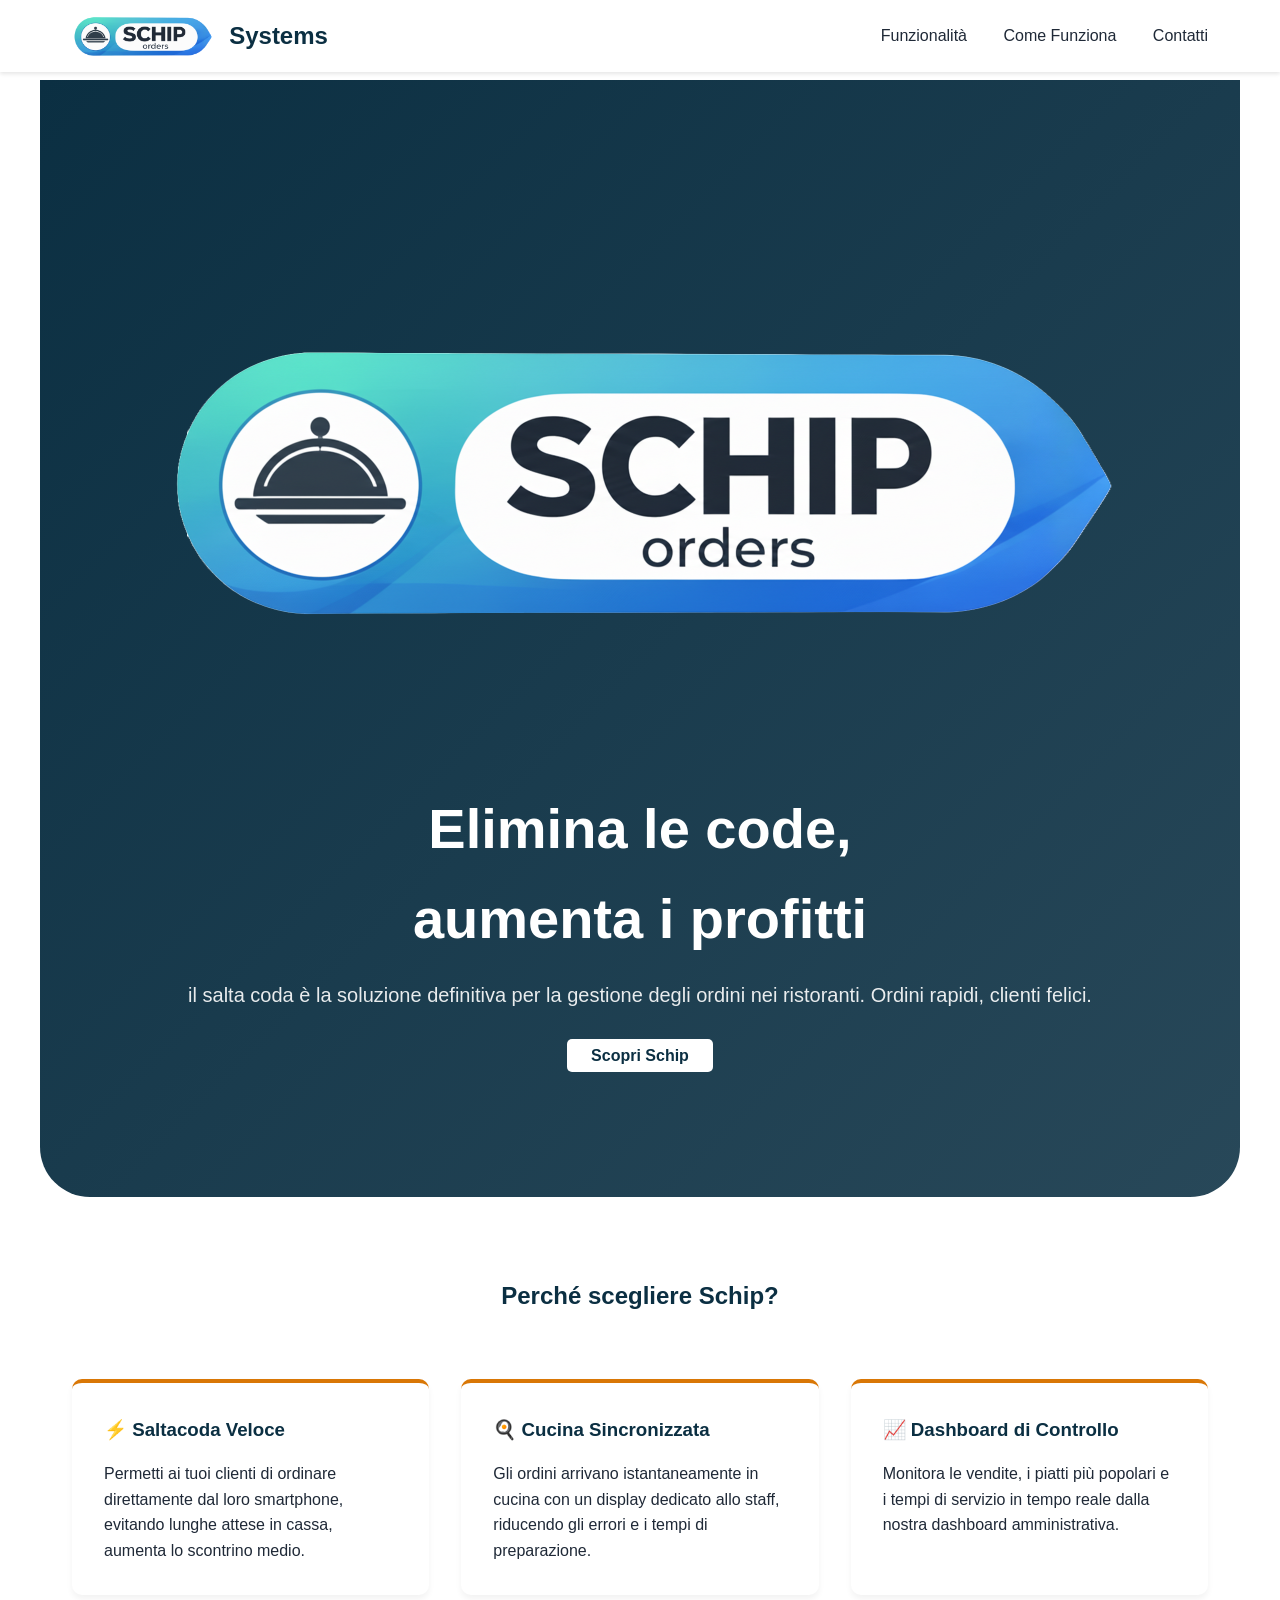
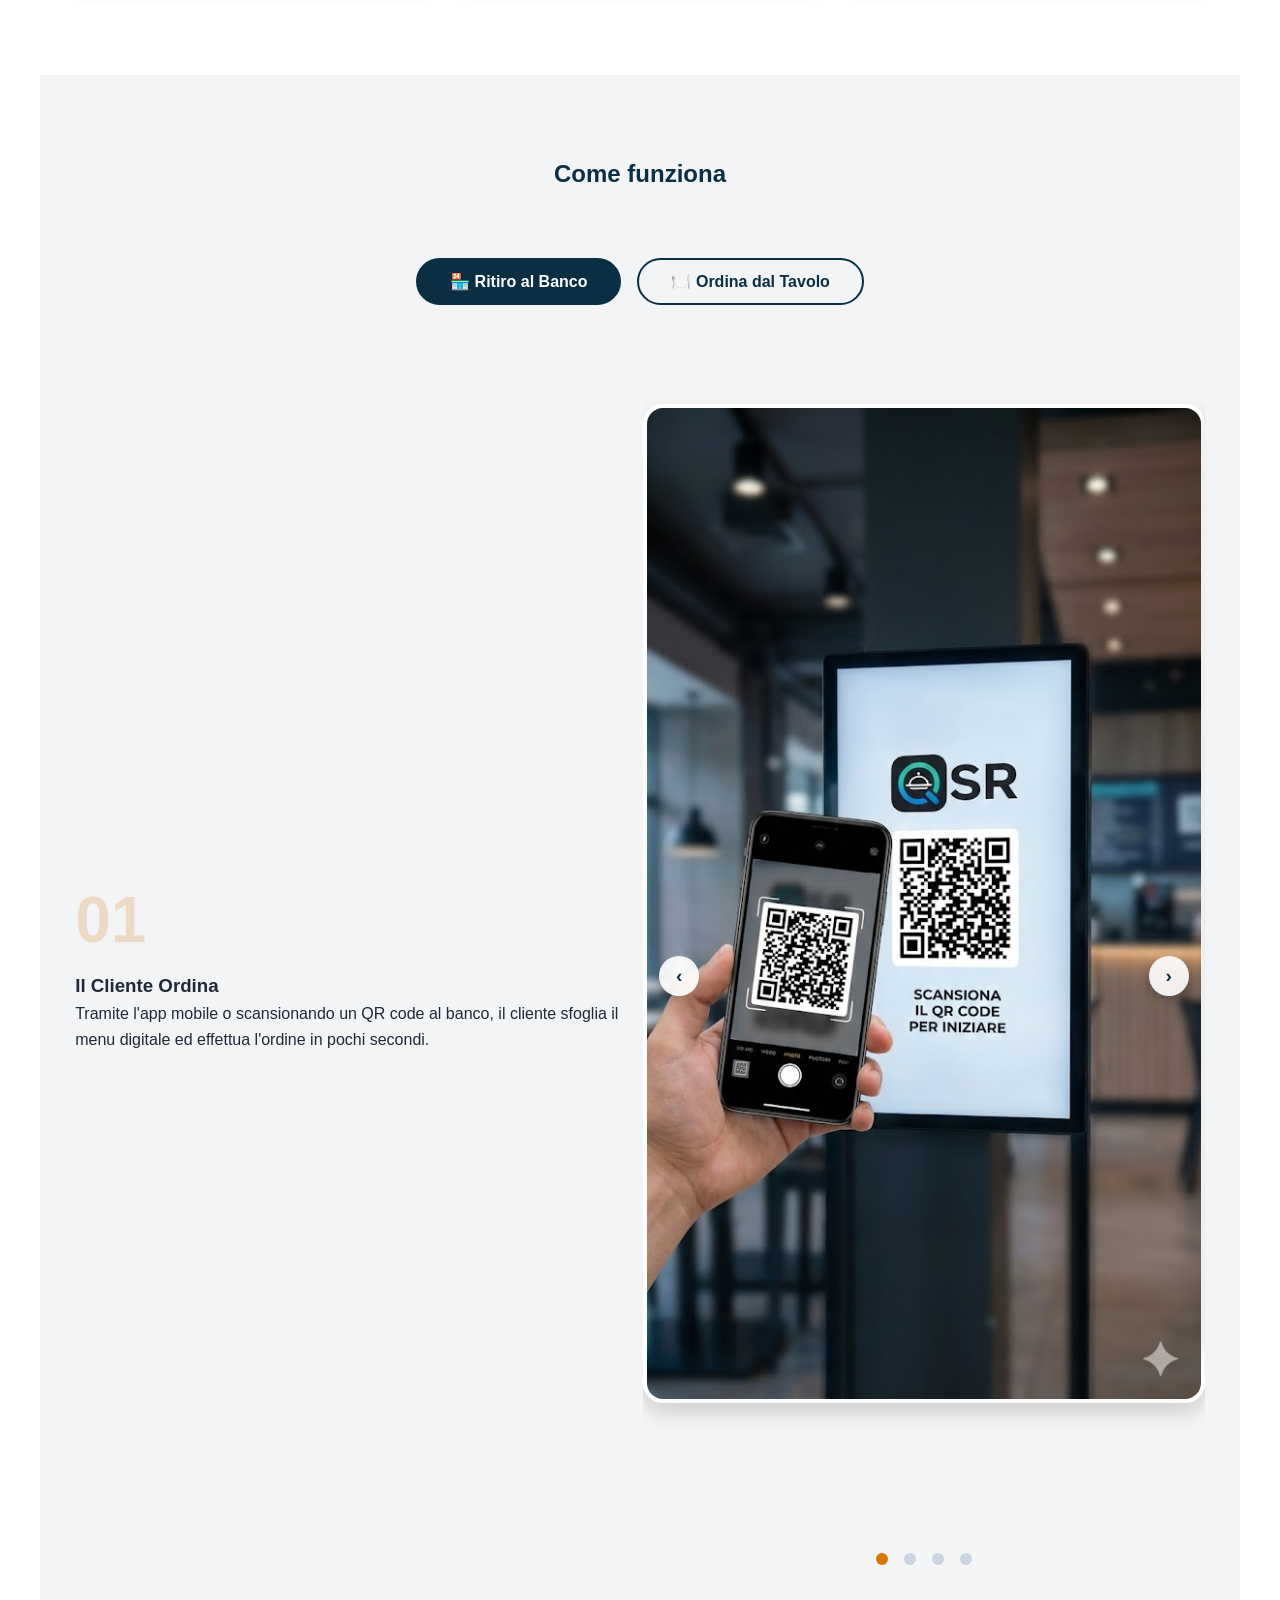
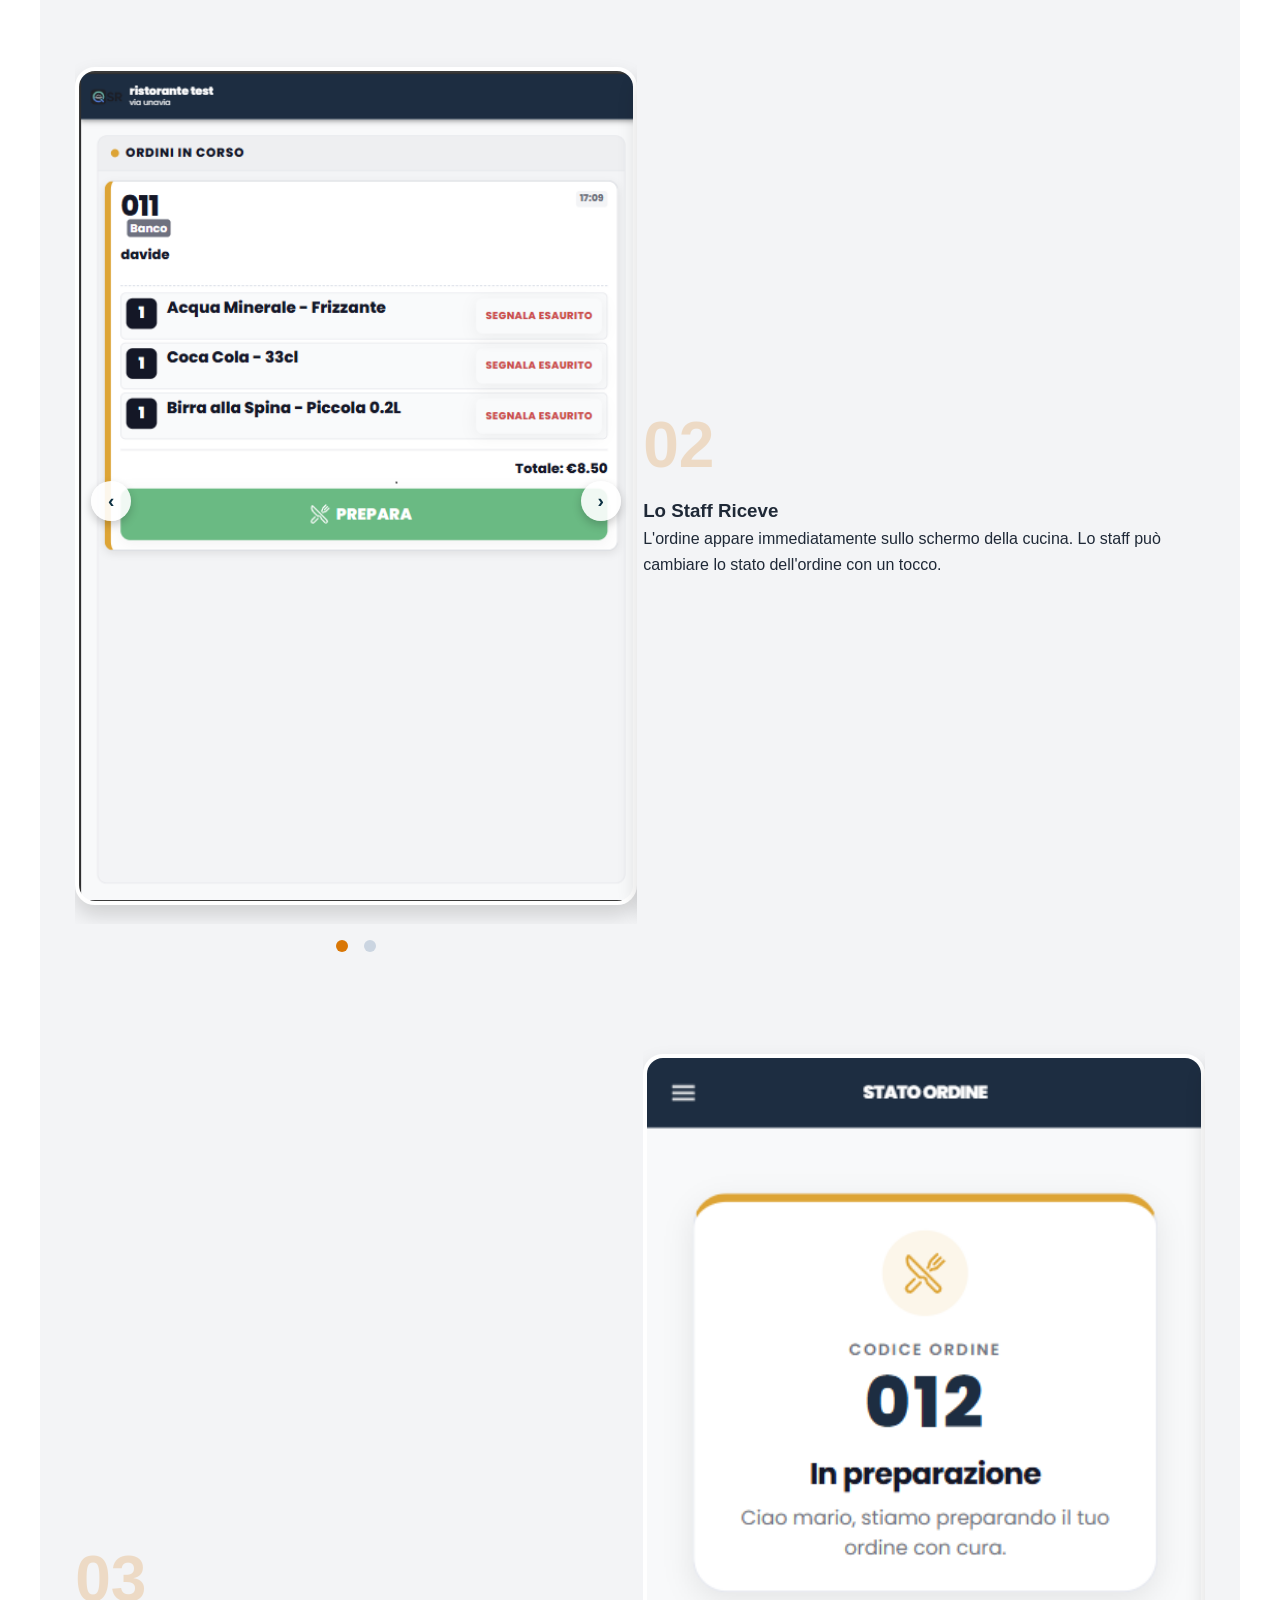
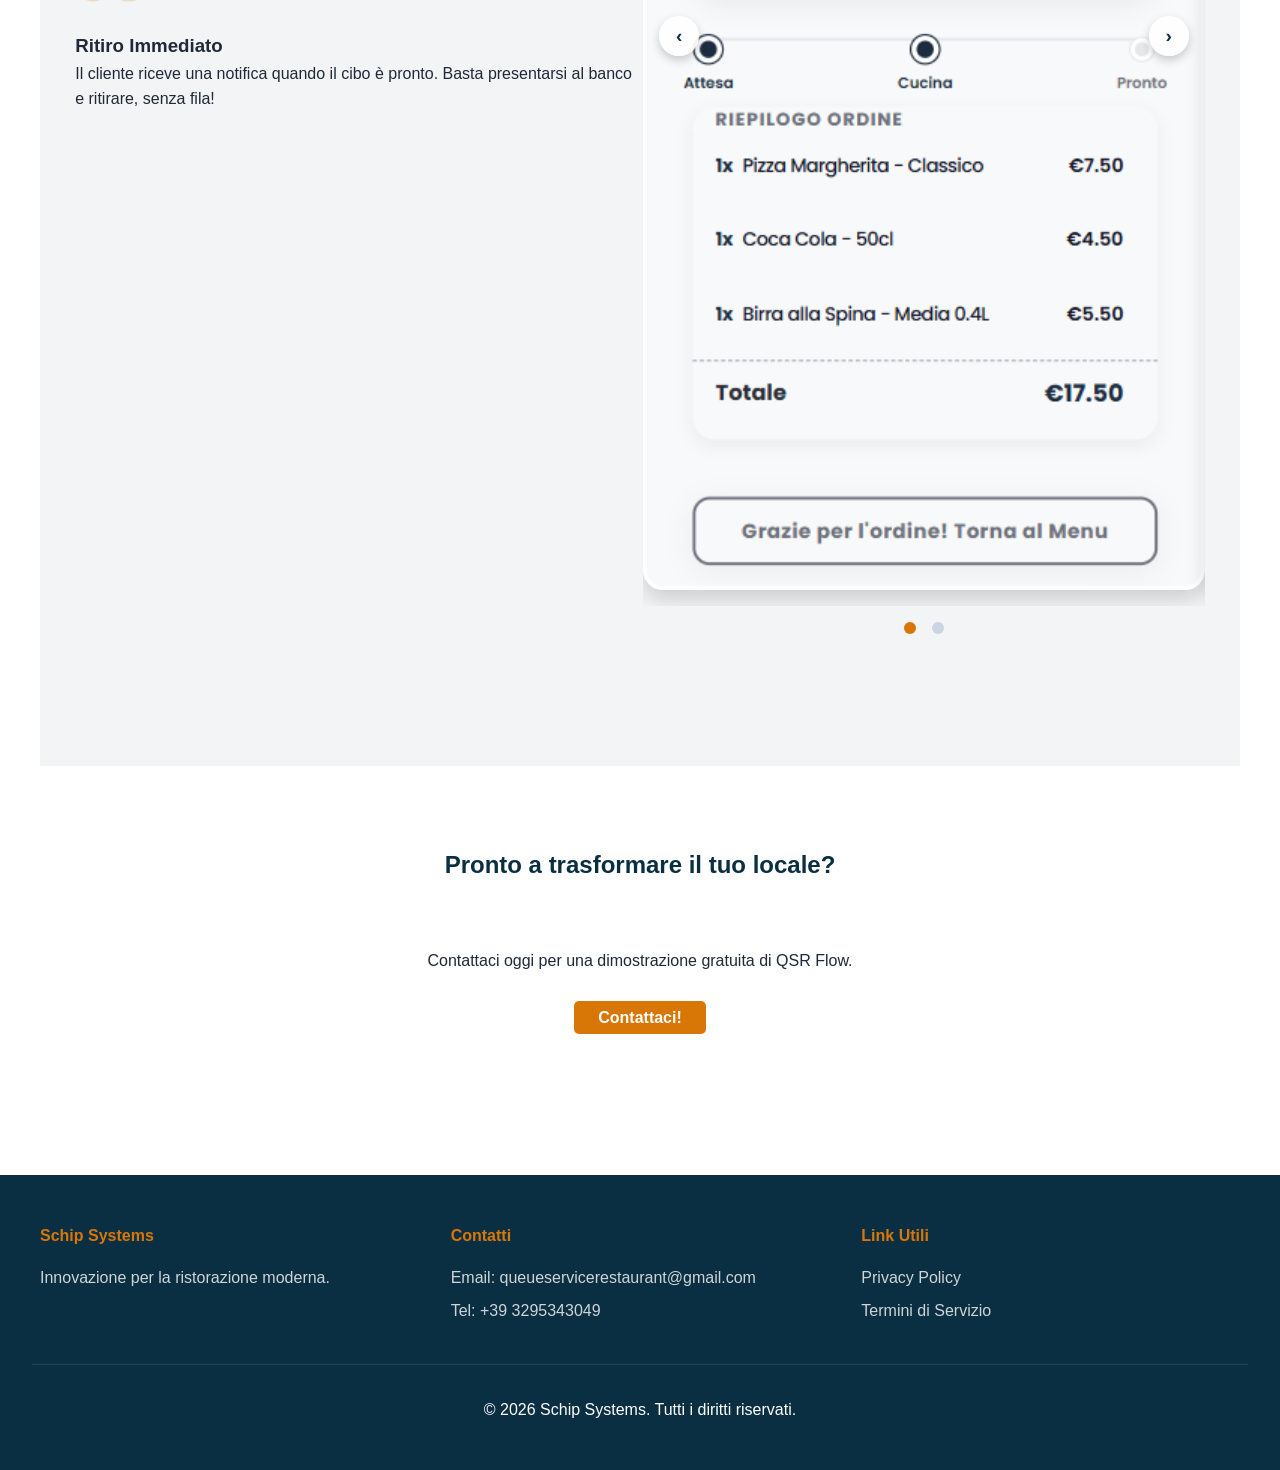
==== index.html @ c6453b8c "fix: corregge testo step 2 modalità tavolo — niente pagamento dal telefono, POS con cameriere" ====
<!doctype html>
<html lang="it">
  <head>
    <meta charset="UTF-8" />
    <meta name="viewport" content="width=device-width, initial-scale=1.0" />
    <title>QFlow - Saltacoda Intelligente</title>
    <link rel="stylesheet" href="style.css" />
  </head>
  <body>
    <header>
      <nav>
        <div class="logo-container">
          <img
            src="assets/images/logo-nobg.png"
            alt="QSR Logo"
            class="logo-img"
          />
          <span class="logo-text"> Systems</span>
        </div>
        <div class="nav-links">
          <a href="#features">Funzionalità</a>
          <a href="#how-it-works">Come Funziona</a>
          <a href="#contact">Contatti</a>
        </div>
      </nav>
    </header>

    <main>
      <section class="hero">
        <div class="logo-container" style="margin-bottom: 2rem">
          <img
            src="assets/images/logo-nobg.png"
            alt="QSR Logo"
            class="logo-main"
          />
        </div>
        <h1>Elimina le code,<br />aumenta i profitti</h1>
        <p>
          il salta coda è la soluzione definitiva per la gestione degli ordini
          nei ristoranti. Ordini rapidi, clienti felici.
        </p>
        <a
          href="#contact"
          class="btn-primary"
          style="background-color: var(--white); color: var(--primary-color)"
          >Scopri Schip</a
        >
      </section>

      <section id="features" class="features">
        <h2 class="section-title">Perché scegliere Schip?</h2>
        <div class="grid">
          <div class="card">
            <h3>⚡ Saltacoda Veloce</h3>
            <p>
              Permetti ai tuoi clienti di ordinare direttamente dal loro
              smartphone, evitando lunghe attese in cassa, aumenta lo scontrino
              medio.
            </p>
          </div>
          <div class="card">
            <h3>🍳 Cucina Sincronizzata</h3>
            <p>
              Gli ordini arrivano istantaneamente in cucina con un display
              dedicato allo staff, riducendo gli errori e i tempi di
              preparazione.
            </p>
          </div>
          <div class="card">
            <h3>📈 Dashboard di Controllo</h3>
            <p>
              Monitora le vendite, i piatti più popolari e i tempi di servizio
              in tempo reale dalla nostra dashboard amministrativa.
            </p>
          </div>
        </div>
      </section>

      <!-- ===== SEZIONE COME FUNZIONA ===== -->
      <section id="how-it-works" class="how-it-works">
        <h2 class="section-title">Come funziona</h2>

        <!-- Tab switcher modalità -->
        <div class="mode-tabs">
          <button class="mode-tab active" data-mode="counter">
            🏪 Ritiro al Banco
          </button>
          <button class="mode-tab" data-mode="table">
            🍽️ Ordina dal Tavolo
          </button>
        </div>

        <!-- ===== MODALITÀ: RITIRO AL BANCO ===== -->
        <div class="mode-panel active" id="mode-counter">

          <!-- Step 1 -->
          <div class="step">
            <div class="step-content">
              <span class="step-number">01</span>
              <h3>Il Cliente Ordina</h3>
              <p>
                Tramite l'app mobile o scansionando un QR code al banco, il
                cliente sfoglia il menu digitale ed effettua l'ordine in pochi
                secondi.
              </p>
            </div>
            <div class="step-content">
              <div class="carousel-wrapper">
                <button class="carousel-btn prev" aria-label="Precedente">
                  &#8249;
                </button>
                <button class="carousel-btn next" aria-label="Successivo">
                  &#8250;
                </button>
                <div class="carousel" id="carousel-1">
                  <div class="carousel-item">
                    <div class="screenshot-container">
                      <img src="assets/images/1.png" alt="Scansione QR Code" />
                    </div>
                  </div>
                  <div class="carousel-item">
                    <div class="screenshot-container">
                      <img src="assets/images/2.png" alt="Menu Digitale" />
                    </div>
                  </div>
                  <div class="carousel-item">
                    <div class="screenshot-container">
                      <img src="assets/images/3.png" alt="Selezione Prodotto" />
                    </div>
                  </div>
                  <div class="carousel-item">
                    <div class="screenshot-container">
                      <img src="assets/images/4-2.png" alt="Pagamento Sicuro" />
                    </div>
                  </div>
                </div>
                <div class="carousel-nav">
                  <div class="nav-dot active"></div>
                  <div class="nav-dot"></div>
                  <div class="nav-dot"></div>
                  <div class="nav-dot"></div>
                </div>
              </div>
            </div>
          </div>

          <!-- Step 2 -->
          <div class="step">
            <div class="step-content">
              <span class="step-number">02</span>
              <h3>Lo Staff Riceve</h3>
              <p>
                L'ordine appare immediatamente sullo schermo della cucina. Lo
                staff può cambiare lo stato dell'ordine con un tocco.
              </p>
            </div>
            <div class="step-content">
              <div class="carousel-wrapper">
                <button class="carousel-btn prev" aria-label="Precedente">
                  &#8249;
                </button>
                <button class="carousel-btn next" aria-label="Successivo">
                  &#8250;
                </button>
                <div class="carousel" id="carousel-2">
                  <div class="carousel-item">
                    <div class="screenshot-container">
                      <img
                        src="assets/images/8.png"
                        alt="Dashboard Staff e Cucina 1"
                      />
                    </div>
                  </div>
                  <div class="carousel-item">
                    <div class="screenshot-container">
                      <img
                        src="assets/images/9.png"
                        alt="Dashboard Staff e Cucina 2"
                      />
                    </div>
                  </div>
                </div>
                <div class="carousel-nav">
                  <div class="nav-dot active"></div>
                  <div class="nav-dot"></div>
                </div>
              </div>
            </div>
          </div>

          <!-- Step 3 -->
          <div class="step">
            <div class="step-content">
              <span class="step-number">03</span>
              <h3>Ritiro Immediato</h3>
              <p>
                Il cliente riceve una notifica quando il cibo è pronto. Basta
                presentarsi al banco e ritirare, senza fila!
              </p>
            </div>
            <div class="step-content">
              <div class="carousel-wrapper">
                <button class="carousel-btn prev" aria-label="Precedente">
                  &#8249;
                </button>
                <button class="carousel-btn next" aria-label="Successivo">
                  &#8250;
                </button>
                <div class="carousel" id="carousel-3">
                  <div class="carousel-item">
                    <div class="screenshot-container">
                      <img
                        src="assets/images/6.png"
                        alt="Ordine in Preparazione"
                      />
                    </div>
                  </div>
                  <div class="carousel-item">
                    <div class="screenshot-container">
                      <img src="assets/images/7.png" alt="Ordine Pronto" />
                    </div>
                  </div>
                </div>
                <div class="carousel-nav">
                  <div class="nav-dot active"></div>
                  <div class="nav-dot"></div>
                </div>
              </div>
            </div>
          </div>

        </div>
        <!-- fine mode-counter -->

        <!-- ===== MODALITÀ: ORDINA DAL TAVOLO ===== -->
        <div class="mode-panel" id="mode-table">

          <!-- Step 1 -->
          <div class="step">
            <div class="step-content">
              <span class="step-number">01</span>
              <h3>Scansiona il QR al Tavolo</h3>
              <p>
                Il cliente inquadra il QR code posizionato sul tavolo con la
                fotocamera dello smartphone: nessuna app da scaricare, si apre
                direttamente il menu digitale del locale.
              </p>
            </div>
            <div class="step-content">
              <div class="carousel-wrapper">
                <button class="carousel-btn prev" aria-label="Precedente">
                  &#8249;
                </button>
                <button class="carousel-btn next" aria-label="Successivo">
                  &#8250;
                </button>
                <div class="carousel" id="carousel-t1">
                  <div class="carousel-item">
                    <div class="screenshot-container">
                      <img src="assets/images/1.png" alt="QR Code al Tavolo" />
                    </div>
                  </div>
                  <div class="carousel-item">
                    <div class="screenshot-container">
                      <img src="assets/images/2.png" alt="Menu Digitale al Tavolo" />
                    </div>
                  </div>
                  <div class="carousel-item">
                    <div class="screenshot-container">
                      <img src="assets/images/3.png" alt="Selezione dal Menu" />
                    </div>
                  </div>
                </div>
                <div class="carousel-nav">
                  <div class="nav-dot active"></div>
                  <div class="nav-dot"></div>
                  <div class="nav-dot"></div>
                </div>
              </div>
            </div>
          </div>

          <!-- Step 2 -->
          <div class="step">
            <div class="step-content">
              <span class="step-number">02</span>
              <h3>Ordina dal Telefono</h3>
              <p>
                Il cliente sfoglia il menu, sceglie i piatti e invia l'ordine
                direttamente dallo smartphone. L'ordine parte subito verso la
                cucina — nessun cameriere necessario per ordinare.
                Il pagamento avverrà al tavolo con il POS quando il cameriere
                porterà i piatti.
              </p>
            </div>
            <div class="step-content">
              <div class="carousel-wrapper">
                <button class="carousel-btn prev" aria-label="Precedente">
                  &#8249;
                </button>
                <button class="carousel-btn next" aria-label="Successivo">
                  &#8250;
                </button>
                <div class="carousel" id="carousel-t2">
                  <div class="carousel-item">
                    <div class="screenshot-container">
                      <img src="assets/images/4-2.png" alt="Ordine dal Tavolo" />
                    </div>
                  </div>
                </div>
                <div class="carousel-nav">
                  <div class="nav-dot active"></div>
                </div>
              </div>
            </div>
          </div>

          <!-- Step 3 -->
          <div class="step">
            <div class="step-content">
              <span class="step-number">03</span>
              <h3>La Cucina Prepara</h3>
              <p>
                L'ordine arriva istantaneamente sul display di cucina con il
                numero del tavolo. Lo staff vede subito cosa preparare e può
                aggiornare lo stato con un tocco.
              </p>
            </div>
            <div class="step-content">
              <div class="carousel-wrapper">
                <button class="carousel-btn prev" aria-label="Precedente">
                  &#8249;
                </button>
                <button class="carousel-btn next" aria-label="Successivo">
                  &#8250;
                </button>
                <div class="carousel" id="carousel-t3">
                  <div class="carousel-item">
                    <div class="screenshot-container">
                      <img src="assets/images/8.png" alt="KDS Cucina Tavolo 1" />
                    </div>
                  </div>
                  <div class="carousel-item">
                    <div class="screenshot-container">
                      <img src="assets/images/9.png" alt="KDS Cucina Tavolo 2" />
                    </div>
                  </div>
                </div>
                <div class="carousel-nav">
                  <div class="nav-dot active"></div>
                  <div class="nav-dot"></div>
                </div>
              </div>
            </div>
          </div>

          <!-- Step 4 -->
          <div class="step">
            <div class="step-content">
              <span class="step-number">04</span>
              <h3>Servizio e Pagamento al Tavolo</h3>
              <p>
                Il cameriere porta i piatti direttamente al tavolo. Il cliente
                paga comodamente con il POS portato dal cameriere — nessuna
                confusione, nessun giro inutile in cassa.
              </p>
            </div>
            <div class="step-content">
              <div class="carousel-wrapper">
                <button class="carousel-btn prev" aria-label="Precedente">
                  &#8249;
                </button>
                <button class="carousel-btn next" aria-label="Successivo">
                  &#8250;
                </button>
                <div class="carousel" id="carousel-t4">
                  <div class="carousel-item">
                    <div class="screenshot-container">
                      <img src="assets/images/6.png" alt="Ordine in Preparazione Tavolo" />
                    </div>
                  </div>
                  <div class="carousel-item">
                    <div class="screenshot-container">
                      <img src="assets/images/7.png" alt="Pronto per il Tavolo" />
                    </div>
                  </div>
                </div>
                <div class="carousel-nav">
                  <div class="nav-dot active"></div>
                  <div class="nav-dot"></div>
                </div>
              </div>
            </div>
          </div>

        </div>
        <!-- fine mode-table -->

      </section>

      <section id="contact">
        <h2 class="section-title">Pronto a trasformare il tuo locale?</h2>
        <div style="text-align: center; max-width: 600px; margin: 0 auto">
          <p style="margin-bottom: 2rem">
            Contattaci oggi per una dimostrazione gratuita di QSR Flow.
          </p>
          <a href="mailto:queueservicerestaurant@gmail.com" class="btn-primary"
            >Contattaci!</a
          >
        </div>
      </section>
    </main>

    <footer>
      <div class="footer-content">
        <div class="footer-section">
          <h4>Schip Systems</h4>
          <p>Innovazione per la ristorazione moderna.</p>
        </div>
        <div class="footer-section">
          <h4>Contatti</h4>
          <p>Email: queueservicerestaurant@gmail.com</p>
          <p>Tel: +39 3295343049</p>
        </div>
        <div class="footer-section">
          <h4>Link Utili</h4>
          <p>
            <a href="#" style="color: white; text-decoration: none"
              >Privacy Policy</a
            >
          </p>
          <p>
            <a href="#" style="color: white; text-decoration: none"
              >Termini di Servizio</a
            >
          </p>
        </div>
      </div>
      <div
        style="
          text-align: center;
          margin-top: 2rem;
          padding-top: 2rem;
          border-top: 1px solid rgba(255, 255, 255, 0.1);
        "
      >
        <p>&copy; 2026 Schip Systems. Tutti i diritti riservati.</p>
      </div>
    </footer>

    <script>
      // ===== MODE TABS =====
      document.querySelectorAll(".mode-tab").forEach((tab) => {
        tab.addEventListener("click", () => {
          const mode = tab.dataset.mode;

          document.querySelectorAll(".mode-tab").forEach((t) =>
            t.classList.remove("active")
          );
          document.querySelectorAll(".mode-panel").forEach((p) =>
            p.classList.remove("active")
          );

          tab.classList.add("active");
          document.getElementById("mode-" + mode).classList.add("active");
        });
      });

      // ===== CAROUSEL HANDLER =====
      document.querySelectorAll(".carousel").forEach((carousel) => {
        const wrapper = carousel.closest(".carousel-wrapper");
        const dots = wrapper.querySelectorAll(".nav-dot");
        const items = carousel.querySelectorAll(".carousel-item");
        const prevBtn = wrapper.querySelector(".prev");
        const nextBtn = wrapper.querySelector(".next");

        const updateDots = () => {
          const carouselRect = carousel.getBoundingClientRect();
          let maxVisibleWidth = 0;
          let activeIndex = 0;

          items.forEach((item, i) => {
            const itemRect = item.getBoundingClientRect();
            const visibleLeft = Math.max(carouselRect.left, itemRect.left);
            const visibleRight = Math.min(carouselRect.right, itemRect.right);
            const visibleWidth = Math.max(0, visibleRight - visibleLeft);

            if (visibleWidth > maxVisibleWidth) {
              maxVisibleWidth = visibleWidth;
              activeIndex = i;
            }
          });

          dots.forEach((dot, i) => {
            dot.classList.toggle("active", i === activeIndex);
          });
        };

        const scrollToIndex = (index) => {
          const item = items[index];
          if (!item) return;
          const scrollPos = item.offsetLeft - carousel.offsetLeft;
          carousel.scrollTo({
            left: scrollPos,
            behavior: "smooth",
          });
        };

        carousel.addEventListener("scroll", updateDots);
        window.addEventListener("resize", updateDots);

        dots.forEach((dot, i) => {
          dot.addEventListener("click", () => {
            scrollToIndex(i);
          });
        });

        if (prevBtn) {
          prevBtn.addEventListener("click", () => {
            const currentIndex = Array.from(dots).findIndex((dot) =>
              dot.classList.contains("active")
            );
            if (currentIndex > 0) scrollToIndex(currentIndex - 1);
            else scrollToIndex(items.length - 1);
          });
        }

        if (nextBtn) {
          nextBtn.addEventListener("click", () => {
            const currentIndex = Array.from(dots).findIndex((dot) =>
              dot.classList.contains("active")
            );
            if (currentIndex < items.length - 1)
              scrollToIndex(currentIndex + 1);
            else scrollToIndex(0);
          });
        }

        updateDots();
      });
    </script>
  </body>
</html>
---- style.css ----
:root {
  --primary-color: #0b2f42;
  --primary-light: #284859;
  --secondary-color: #d97706;
  --text-color: #1f2937;
  --light-bg: #f3f4f6;
  --white: #ffffff;
  --success: #10b981;
}

* {
  margin: 0;
  padding: 0;
  box-sizing: border-box;
}

body {
  font-family: "Segoe UI", Tahoma, Geneva, Verdana, sans-serif;
  line-height: 1.6;
  color: var(--text-color);
}

header {
  background-color: var(--white);
  box-shadow: 0 2px 4px rgba(0, 0, 0, 0.1);
  position: fixed;
  width: 100%;
  top: 0;
  z-index: 1000;
}

nav {
  display: flex;
  justify-content: space-between;
  align-items: center;
  max-width: 1200px;
  margin: 0 auto;
  padding: 1rem 2rem;
}

.logo-container {
  display: flex;
  align-items: center;
  gap: 1rem;
  justify-content: center;
}

.log-main {
  display: flex;
  justify-content: center;
  align-items: center;
  gap: 0.5rem;
  margin-bottom: 2rem;
}

.logo-img {
  height: 40px;
}

.logo-main {
  transform: scale(0.5);
}

.logo-text {
  font-size: 1.5rem;
  font-weight: bold;
  color: var(--primary-color);
}

.nav-links a {
  text-decoration: none;
  color: var(--text-color);
  margin-left: 2rem;
  font-weight: 500;
  transition: color 0.3s;
}

.nav-links a:hover {
  color: var(--secondary-color);
}

.btn-primary {
  background-color: var(--secondary-color);
  color: var(--white);
  padding: 0.5rem 1.5rem;
  border-radius: 5px;
  text-decoration: none;
  font-weight: bold;
  transition: background-color 0.3s;
}

.btn-primary:hover {
  background-color: #bf6905;
}

section {
  padding: 5rem 2rem;
  max-width: 1200px;
  margin: 0 auto;
}

/* Hero Section */
.hero {
  margin-top: 80px; /* Header height */
  text-align: center;
  padding: 8rem 2rem;
  background: linear-gradient(
    135deg,
    var(--primary-color) 0%,
    var(--primary-light) 100%
  );
  color: var(--white);
  border-radius: 0 0 50px 50px;
}

.hero h1 {
  font-size: 3.5rem;
  margin-bottom: 1rem;
}

.hero p {
  font-size: 1.25rem;
  margin-bottom: 2rem;
  opacity: 0.9;
}

/* Features */
.features {
  background-color: var(--white);
}

.section-title {
  text-align: center;
  margin-bottom: 4rem;
  color: var(--primary-color);
}

.grid {
  display: grid;
  grid-template-columns: repeat(auto-fit, minmax(300px, 1fr));
  gap: 2rem;
}

.card {
  background: var(--white);
  padding: 2rem;
  border-radius: 10px;
  box-shadow: 0 4px 6px rgba(0, 0, 0, 0.05);
  border-top: 4px solid var(--secondary-color);
  transition: transform 0.3s;
}

.card:hover {
  transform: translateY(-5px);
}

.card h3 {
  margin-bottom: 1rem;
  color: var(--primary-color);
}

/* How it works */
.how-it-works {
  background-color: var(--light-bg);
}

.step {
  display: flex;
  align-items: center;
  margin-bottom: 3rem;
}

.step:nth-child(even) {
  flex-direction: row-reverse;
}

.step-content {
  flex: 1;
  padding: 0.2rem;
}

.step-number {
  font-size: 4rem;
  font-weight: bold;
  color: var(--secondary-color);
  opacity: 0.2;
}

/* ===== MODE TABS ===== */
.mode-tabs {
  display: flex;
  justify-content: center;
  gap: 1rem;
  margin-bottom: 3rem;
  flex-wrap: wrap;
}

.mode-tab {
  background: none;
  border: 2px solid var(--primary-color);
  color: var(--primary-color);
  padding: 0.75rem 2rem;
  border-radius: 50px;
  font-size: 1rem;
  font-weight: 600;
  cursor: pointer;
  transition: background-color 0.3s, color 0.3s, transform 0.2s;
}

.mode-tab:hover {
  background-color: var(--primary-light);
  color: var(--white);
  transform: translateY(-2px);
}

.mode-tab.active {
  background-color: var(--primary-color);
  color: var(--white);
}

/* ===== MODE PANELS ===== */
.mode-panel {
  display: none;
}

.mode-panel.active {
  display: block;
}

/* Carousel Styles */
.carousel-wrapper {
  position: relative;
  width: 100%;
  margin-top: 2rem;
  overflow: hidden; /* Prevent horizontal growth */
}

/* Carousel Buttons */
.carousel-btn {
  position: absolute;
  top: 50%;
  transform: translateY(-50%);
  background: rgba(255, 255, 255, 0.9);
  color: var(--primary-color);
  border: none;
  width: 40px;
  height: 40px;
  border-radius: 50%;
  cursor: pointer;
  z-index: 10;
  display: flex;
  align-items: center;
  justify-content: center;
  box-shadow: 0 4px 10px rgba(0, 0, 0, 0.2);
  transition: all 0.3s ease;
  font-size: 1.2rem;
  font-weight: bold;
}

.carousel-btn:hover {
  background: var(--white);
  transform: translateY(-50%) scale(1.1);
}

.carousel-btn.prev {
  left: 1rem;
}

.carousel-btn.next {
  right: 1rem;
}

.carousel {
  display: flex;
  overflow-x: auto;
  scroll-snap-type: x mandatory;
  scroll-behavior: smooth;
  -webkit-overflow-scrolling: touch;
  gap: 0;
  padding: 0;
  scrollbar-width: none; /* Hide scrollbar Firefox */
  position: relative;
  width: 100%; /* Ensure it takes full width */
}

.carousel::-webkit-scrollbar {
  display: none; /* Hide scrollbar Chrome/Safari */
}

.carousel-item {
  flex: 0 0 100%; /* Show only one image at a time */
  scroll-snap-align: center;
  transition: transform 0.3s ease;
}

.carousel-item:hover {
  transform: none; /* Disable scale to keep layout stable */
}

.screenshot-container {
  width: 100%; /* Center the image slightly within the 100% space */
  margin: 1rem auto;
  border-radius: 20px;
  overflow: hidden;
  box-shadow: 0 10px 20px rgba(0, 0, 0, 0.15);
  border: 4px solid var(--white);
  background: var(--white);
}

.screenshot-container img {
  width: 100%;
  height: auto;
  display: block;
}

.carousel-nav {
  display: flex;
  justify-content: center;
  gap: 1rem;
  margin-top: 1rem;
}

.nav-dot {
  width: 12px;
  height: 12px;
  border-radius: 50%;
  background: #cbd5e1;
  cursor: pointer;
  transition: background 0.3s;
}

.nav-dot.active {
  background: var(--secondary-color);
}

/* Responsive adjustments */
@media (max-width: 992px) {
  .step {
    flex-direction: column !important;
    text-align: center;
  }
  .logo-main {
    transform: none; /* rimuove lo scale */
    height: 40px;
    width: auto; /* mantiene proporzioni se è un <img> */
  }
}

@media (max-width: 768px) {
  nav {
    flex-direction: column;
    gap: 1rem;
    padding: 1rem;
  }

  .logo-main {
    transform: none; /* rimuove lo scale */
    height: 40px;
    width: auto; /* mantiene proporzioni se è un <img> */
  }
  .nav-links {
    display: flex;
    flex-wrap: wrap;
    justify-content: center;
    gap: 0.5rem;
  }

  .nav-links a {
    margin: 0 0.5rem;
    font-size: 0.9rem;
  }

  .hero h1 {
    font-size: 2.2rem;
  }

  .hero {
    padding: 5rem 1rem;
  }

  .mode-tab {
    padding: 0.6rem 1.25rem;
    font-size: 0.9rem;
  }
}

/* Footer */
footer {
  background-color: var(--primary-color);
  color: var(--white);
  padding: 3rem 2rem;
  margin-top: 4rem;
}

.footer-content {
  max-width: 1200px;
  margin: 0 auto;
  display: grid;
  grid-template-columns: repeat(auto-fit, minmax(200px, 1fr));
  gap: 2rem;
}

.footer-section h4 {
  margin-bottom: 1rem;
  color: var(--secondary-color);
}

.footer-section p {
  margin-bottom: 0.5rem;
  opacity: 0.8;
}

@media (max-width: 768px) {
  .hero h1 {
    font-size: 2.5rem;
  }

  .logo-text {
    font-size: 1.2rem;
  }

  .nav-links {
    display: none; /* Simple mobile hide for MVP */
  }
}
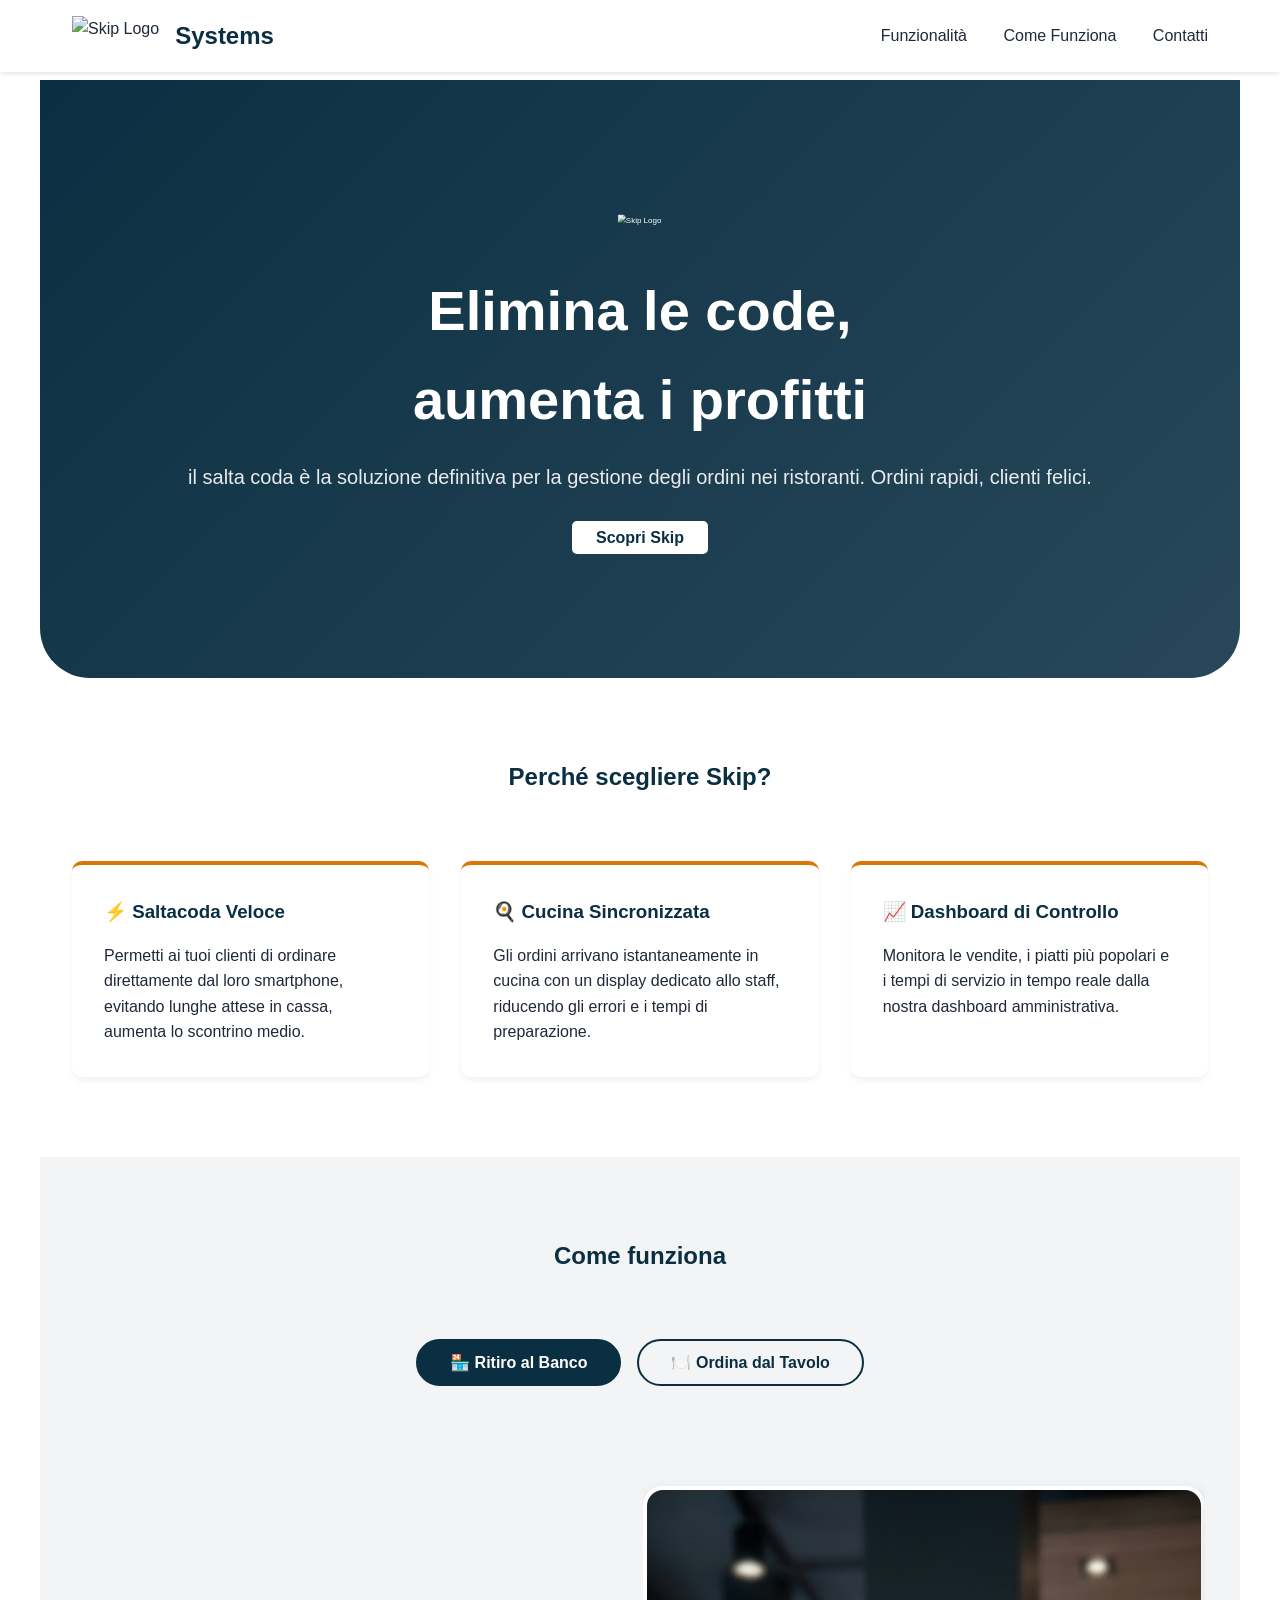
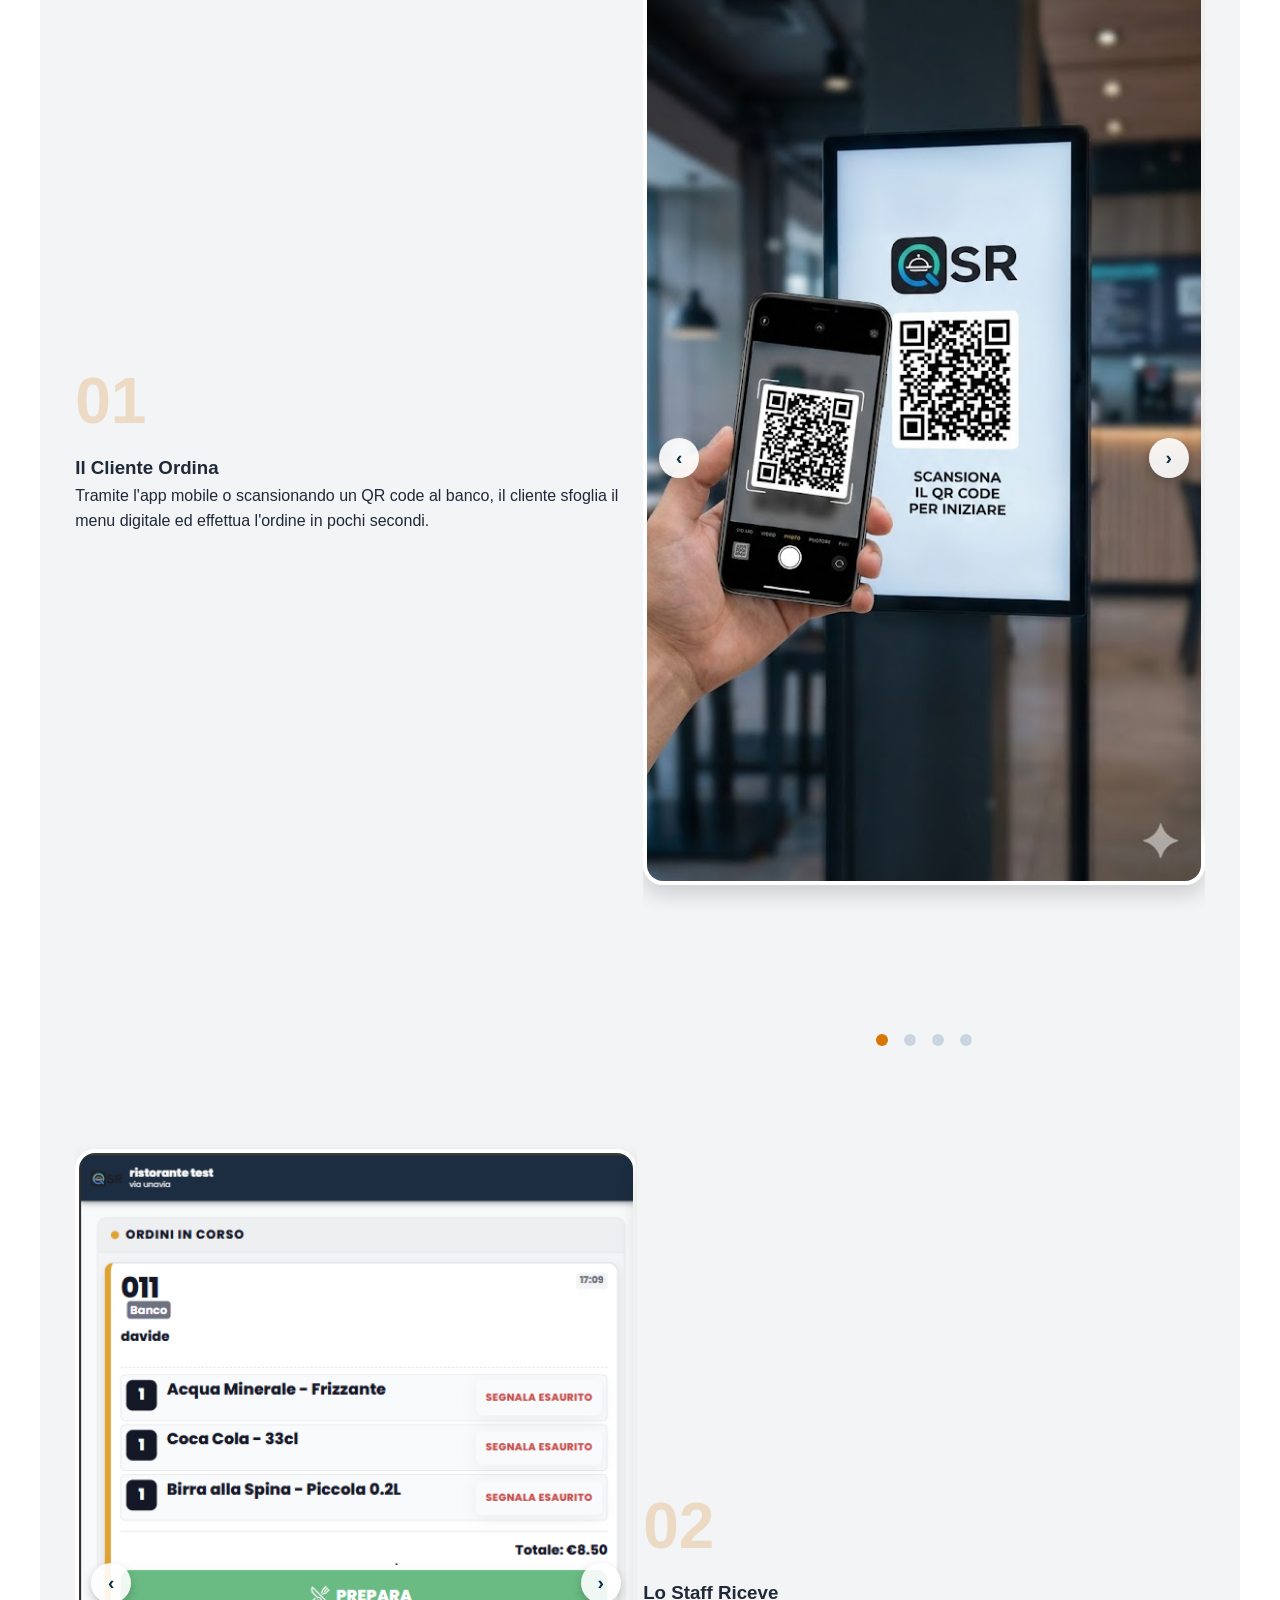
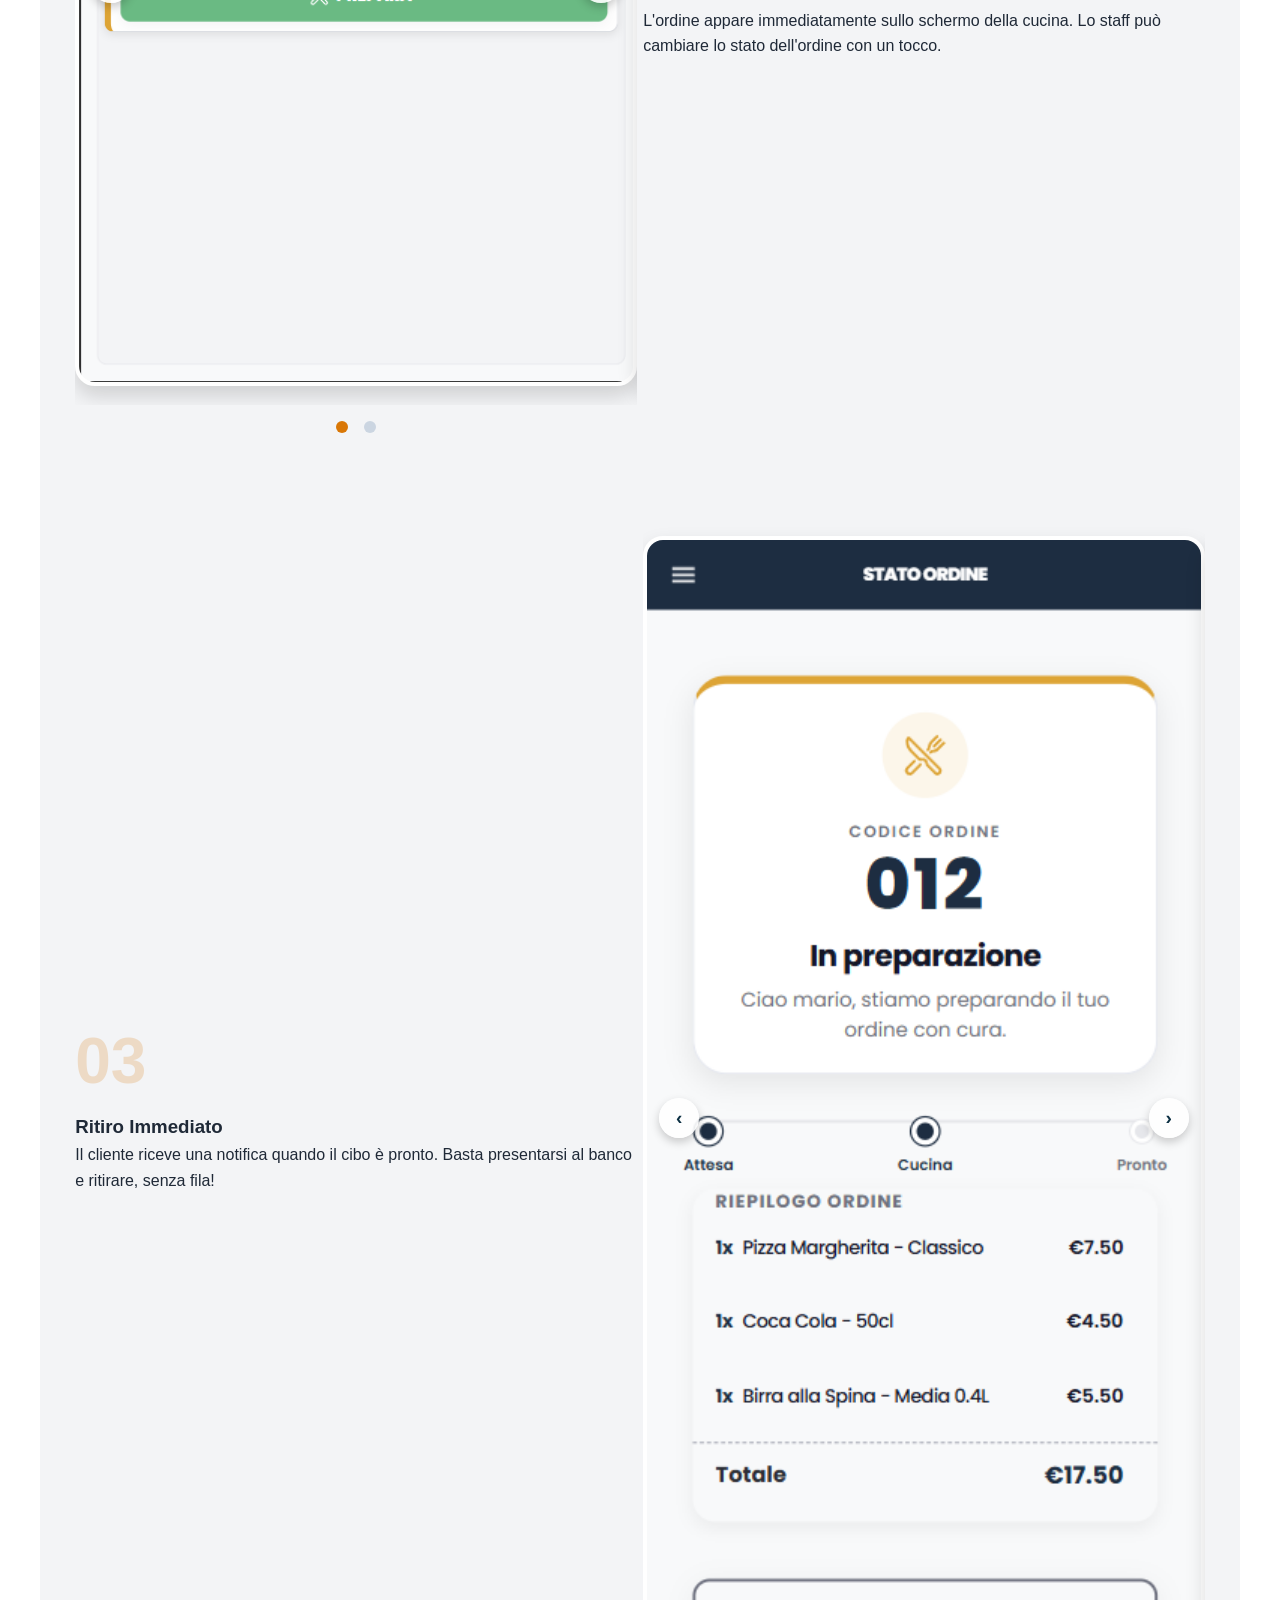
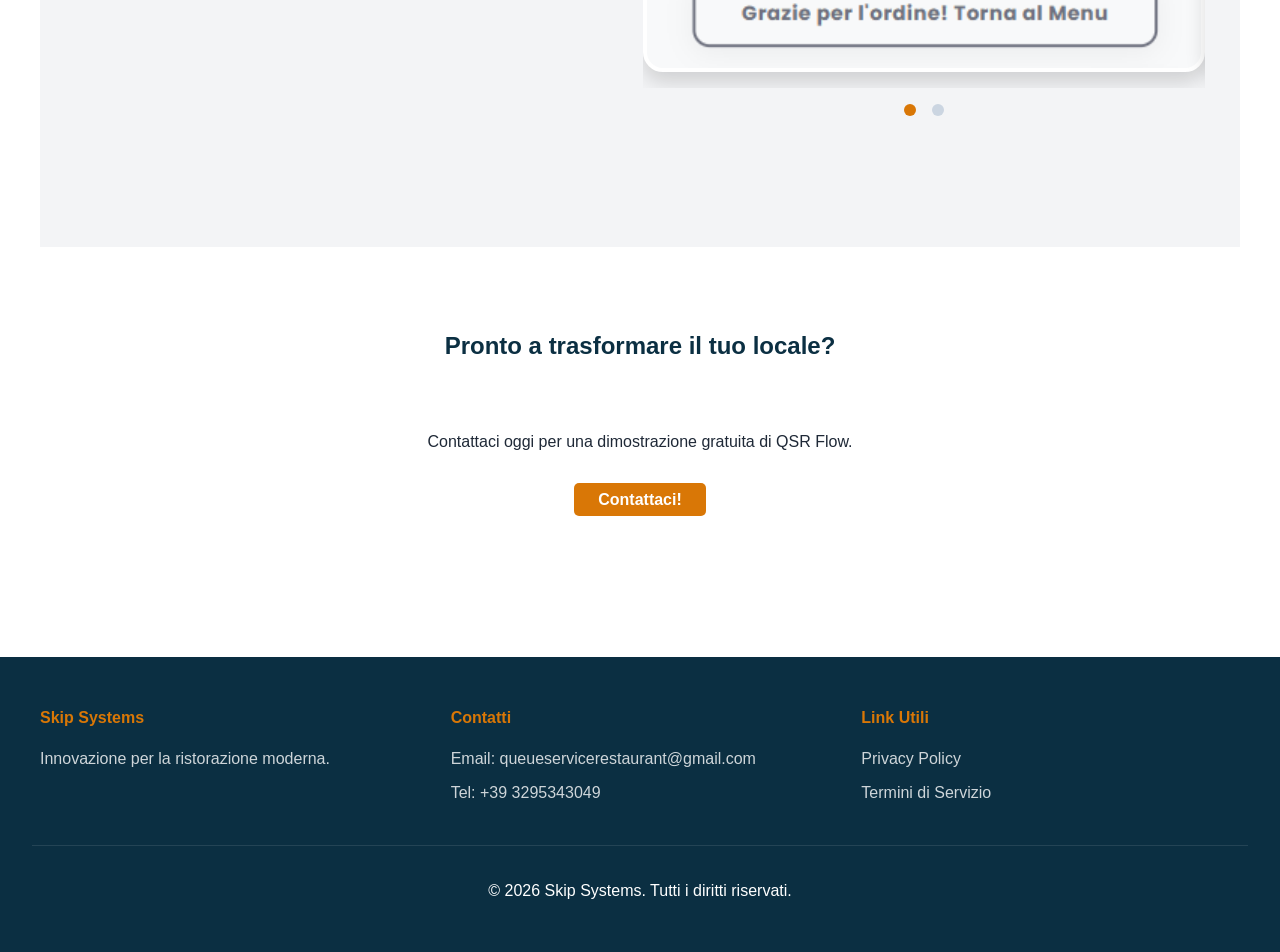
==== commit 59d09b0a: "Replace logos with skip-logo.jpg and rename Schip -> Skip throughout" ====
--- a/index.html
+++ b/index.html
@@ -11,8 +11,8 @@
       <nav>
         <div class="logo-container">
           <img
-            src="assets/images/logo-nobg.png"
-            alt="QSR Logo"
+            src="assets/images/skip-logo.jpg"
+            alt="Skip Logo"
             class="logo-img"
           />
           <span class="logo-text"> Systems</span>
@@ -29,8 +29,8 @@
       <section class="hero">
         <div class="logo-container" style="margin-bottom: 2rem">
           <img
-            src="assets/images/logo-nobg.png"
-            alt="QSR Logo"
+            src="assets/images/skip-logo.jpg"
+            alt="Skip Logo"
             class="logo-main"
           />
         </div>
@@ -43,12 +43,12 @@
           href="#contact"
           class="btn-primary"
           style="background-color: var(--white); color: var(--primary-color)"
-          >Scopri Schip</a
+          >Scopri Skip</a
         >
       </section>
 
       <section id="features" class="features">
-        <h2 class="section-title">Perché scegliere Schip?</h2>
+        <h2 class="section-title">Perché scegliere Skip?</h2>
         <div class="grid">
           <div class="card">
             <h3>⚡ Saltacoda Veloce</h3>
@@ -92,7 +92,6 @@
 
         <!-- ===== MODALITÀ: RITIRO AL BANCO ===== -->
         <div class="mode-panel active" id="mode-counter">
-
           <!-- Step 1 -->
           <div class="step">
             <div class="step-content">
@@ -228,13 +227,11 @@
               </div>
             </div>
           </div>
-
         </div>
         <!-- fine mode-counter -->
 
         <!-- ===== MODALITÀ: ORDINA DAL TAVOLO ===== -->
         <div class="mode-panel" id="mode-table">
-
           <!-- Step 1 -->
           <div class="step">
             <div class="step-content">
@@ -248,33 +245,19 @@
             </div>
             <div class="step-content">
               <div class="carousel-wrapper">
-                <button class="carousel-btn prev" aria-label="Precedente">
-                  &#8249;
-                </button>
-                <button class="carousel-btn next" aria-label="Successivo">
-                  &#8250;
                 </button>
                 <div class="carousel" id="carousel-t1">
                   <div class="carousel-item">
                     <div class="screenshot-container">
-                      <img src="assets/images/1.png" alt="QR Code al Tavolo" />
-                    </div>
-                  </div>
-                  <div class="carousel-item">
-                    <div class="screenshot-container">
-                      <img src="assets/images/2.png" alt="Menu Digitale al Tavolo" />
-                    </div>
-                  </div>
-                  <div class="carousel-item">
-                    <div class="screenshot-container">
-                      <img src="assets/images/3.png" alt="Selezione dal Menu" />
-                    </div>
-                  </div>
-                </div>
-                <div class="carousel-nav">
-                  <div class="nav-dot active"></div>
-                  <div class="nav-dot"></div>
-                  <div class="nav-dot"></div>
+                      <img
+                        src="assets/images/qrtavolo.jpg"
+                        alt="QR Code al Tavolo"
+                      />
+                    </div>
+                  </div>
+                </div>
+                <div class="carousel-nav">
+                  <div class="nav-dot active"></div>
                 </div>
               </div>
             </div>
@@ -284,13 +267,11 @@
           <div class="step">
             <div class="step-content">
               <span class="step-number">02</span>
-              <h3>Ordina dal Telefono</h3>
+              <h3>Ordina dallo Smartphone</h3>
               <p>
                 Il cliente sfoglia il menu, sceglie i piatti e invia l'ordine
                 direttamente dallo smartphone. L'ordine parte subito verso la
                 cucina — nessun cameriere necessario per ordinare.
-                Il pagamento avverrà al tavolo con il POS quando il cameriere
-                porterà i piatti.
               </p>
             </div>
             <div class="step-content">
@@ -304,7 +285,18 @@
                 <div class="carousel" id="carousel-t2">
                   <div class="carousel-item">
                     <div class="screenshot-container">
-                      <img src="assets/images/4-2.png" alt="Ordine dal Tavolo" />
+                      <img
+                        src="assets/images/menu.png"
+                        alt="Ordine dal Tavolo"
+                      />
+                    </div>
+                  </div>
+                  <div class="carousel-item">
+                    <div class="screenshot-container">
+                      <img
+                        src="assets/images/confirm-order.png"
+                        alt="Ordine dal Tavolo"
+                      />
                     </div>
                   </div>
                 </div>
@@ -337,12 +329,18 @@
                 <div class="carousel" id="carousel-t3">
                   <div class="carousel-item">
                     <div class="screenshot-container">
-                      <img src="assets/images/8.png" alt="KDS Cucina Tavolo 1" />
-                    </div>
-                  </div>
-                  <div class="carousel-item">
-                    <div class="screenshot-container">
-                      <img src="assets/images/9.png" alt="KDS Cucina Tavolo 2" />
+                      <img
+                        src="assets/images/cucina3.png"
+                        alt="KDS Cucina Tavolo 1"
+                      />
+                    </div>
+                  </div>
+                  <div class="carousel-item">
+                    <div class="screenshot-container">
+                      <img
+                        src="assets/images/tavoli.png"
+                        alt="KDS Cucina Tavolo 2"
+                      />
                     </div>
                   </div>
                 </div>
@@ -358,11 +356,11 @@
           <div class="step">
             <div class="step-content">
               <span class="step-number">04</span>
-              <h3>Servizio e Pagamento al Tavolo</h3>
+              <h3>Servizio al Tavolo e Pagamento con POS</h3>
               <p>
                 Il cameriere porta i piatti direttamente al tavolo. Il cliente
-                paga comodamente con il POS portato dal cameriere — nessuna
-                confusione, nessun giro inutile in cassa.
+                paga comodamente con il POS portato dal cameriere — carta,
+                contanti o contactless, senza doversi spostare dalla sedia.
               </p>
             </div>
             <div class="step-content">
@@ -376,26 +374,30 @@
                 <div class="carousel" id="carousel-t4">
                   <div class="carousel-item">
                     <div class="screenshot-container">
-                      <img src="assets/images/6.png" alt="Ordine in Preparazione Tavolo" />
-                    </div>
-                  </div>
-                  <div class="carousel-item">
-                    <div class="screenshot-container">
-                      <img src="assets/images/7.png" alt="Pronto per il Tavolo" />
-                    </div>
-                  </div>
-                </div>
-                <div class="carousel-nav">
-                  <div class="nav-dot active"></div>
-                  <div class="nav-dot"></div>
-                </div>
-              </div>
-            </div>
-          </div>
-
+                      <img
+                        src="assets/images/servizio1.png"
+                        alt="Ordine in Preparazione Tavolo"
+                      />
+                    </div>
+                  </div>
+                  <div class="carousel-item">
+                    <div class="screenshot-container">
+                      <img
+                        src="assets/images/servizio2.png"
+                        alt="Pronto per il Tavolo"
+                      />
+                    </div>
+                  </div>
+                </div>
+                <div class="carousel-nav">
+                  <div class="nav-dot active"></div>
+                  <div class="nav-dot"></div>
+                </div>
+              </div>
+            </div>
+          </div>
         </div>
         <!-- fine mode-table -->
-
       </section>
 
       <section id="contact">
@@ -414,7 +416,7 @@
     <footer>
       <div class="footer-content">
         <div class="footer-section">
-          <h4>Schip Systems</h4>
+          <h4>Skip Systems</h4>
           <p>Innovazione per la ristorazione moderna.</p>
         </div>
         <div class="footer-section">
@@ -444,7 +446,7 @@
           border-top: 1px solid rgba(255, 255, 255, 0.1);
         "
       >
-        <p>&copy; 2026 Schip Systems. Tutti i diritti riservati.</p>
+        <p>&copy; 2026 Skip Systems. Tutti i diritti riservati.</p>
       </div>
     </footer>
 
@@ -454,12 +456,12 @@
         tab.addEventListener("click", () => {
           const mode = tab.dataset.mode;
 
-          document.querySelectorAll(".mode-tab").forEach((t) =>
-            t.classList.remove("active")
-          );
-          document.querySelectorAll(".mode-panel").forEach((p) =>
-            p.classList.remove("active")
-          );
+          document
+            .querySelectorAll(".mode-tab")
+            .forEach((t) => t.classList.remove("active"));
+          document
+            .querySelectorAll(".mode-panel")
+            .forEach((p) => p.classList.remove("active"));
 
           tab.classList.add("active");
           document.getElementById("mode-" + mode).classList.add("active");
@@ -518,7 +520,7 @@
         if (prevBtn) {
           prevBtn.addEventListener("click", () => {
             const currentIndex = Array.from(dots).findIndex((dot) =>
-              dot.classList.contains("active")
+              dot.classList.contains("active"),
             );
             if (currentIndex > 0) scrollToIndex(currentIndex - 1);
             else scrollToIndex(items.length - 1);
@@ -528,7 +530,7 @@
         if (nextBtn) {
           nextBtn.addEventListener("click", () => {
             const currentIndex = Array.from(dots).findIndex((dot) =>
-              dot.classList.contains("active")
+              dot.classList.contains("active"),
             );
             if (currentIndex < items.length - 1)
               scrollToIndex(currentIndex + 1);
--- a/style.css
+++ b/style.css
@@ -204,7 +204,10 @@
   font-size: 1rem;
   font-weight: 600;
   cursor: pointer;
-  transition: background-color 0.3s, color 0.3s, transform 0.2s;
+  transition:
+    background-color 0.3s,
+    color 0.3s,
+    transform 0.2s;
 }
 
 .mode-tab:hover {
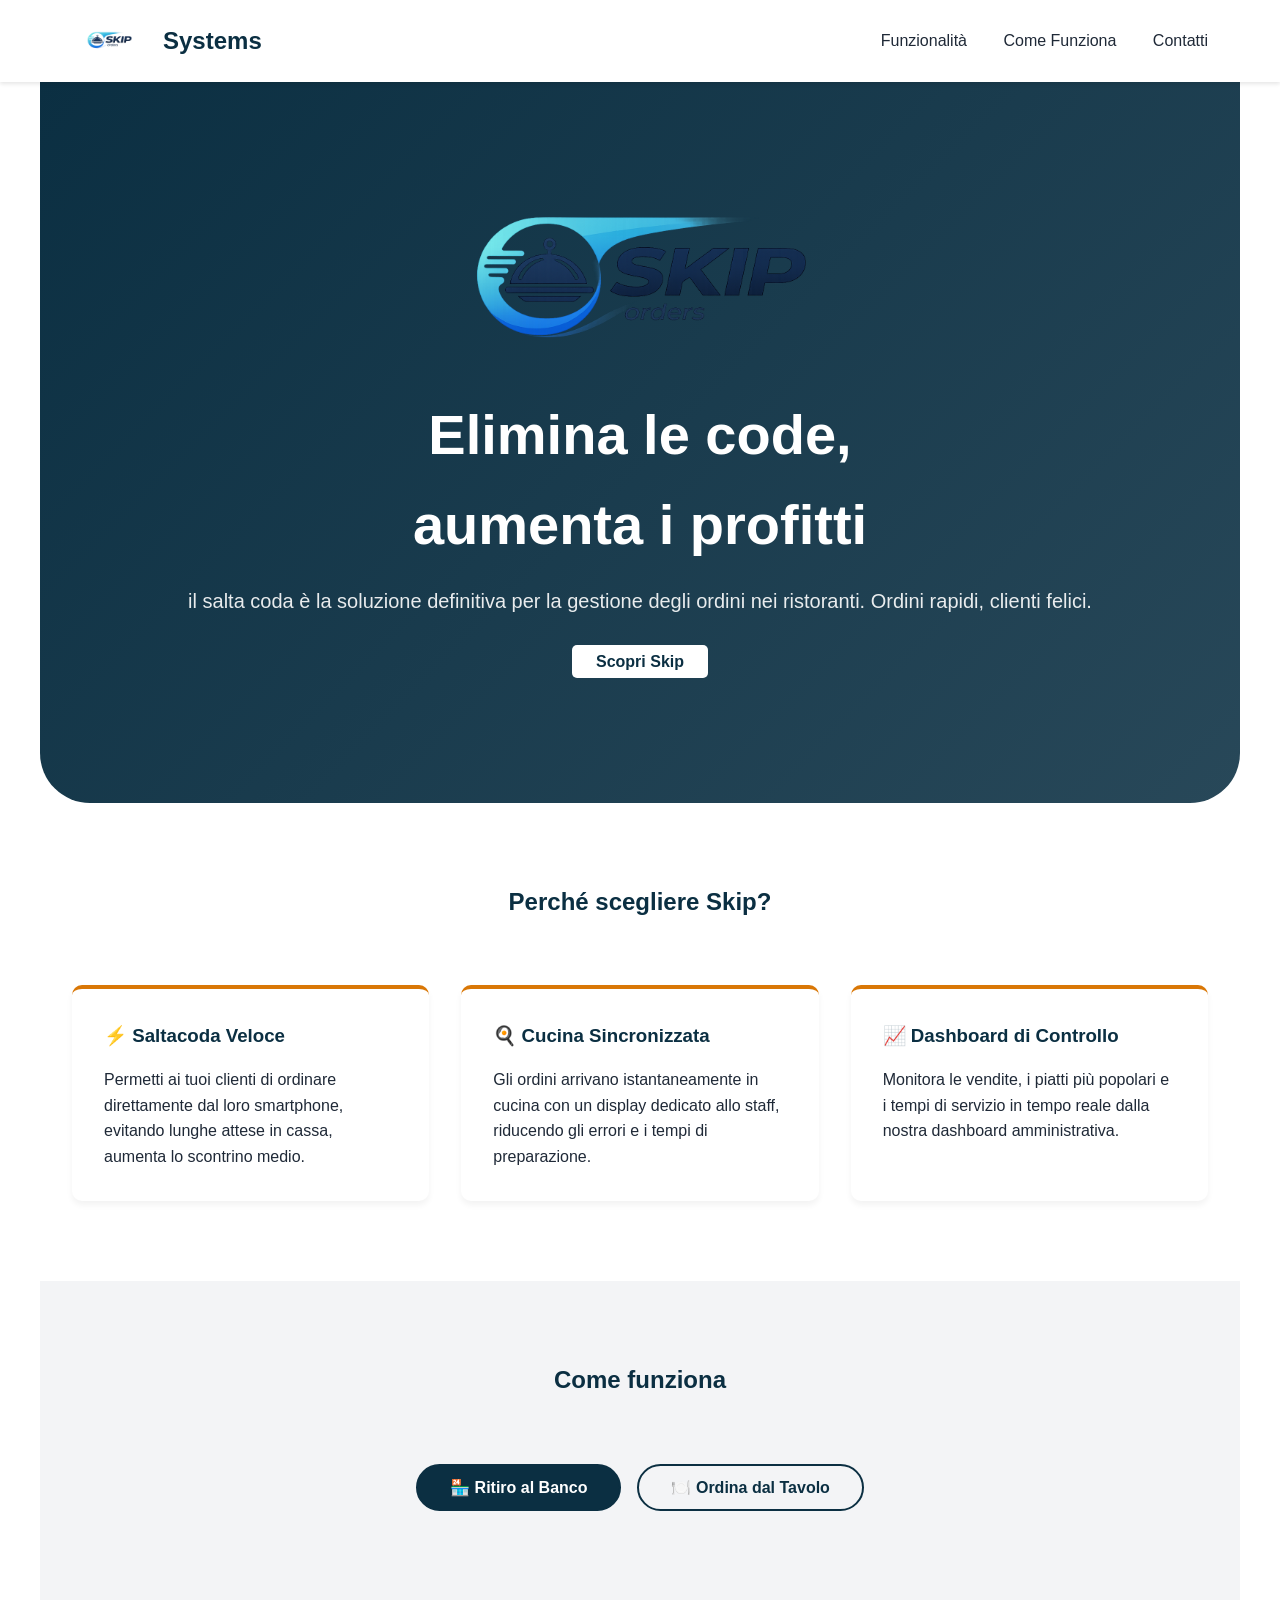
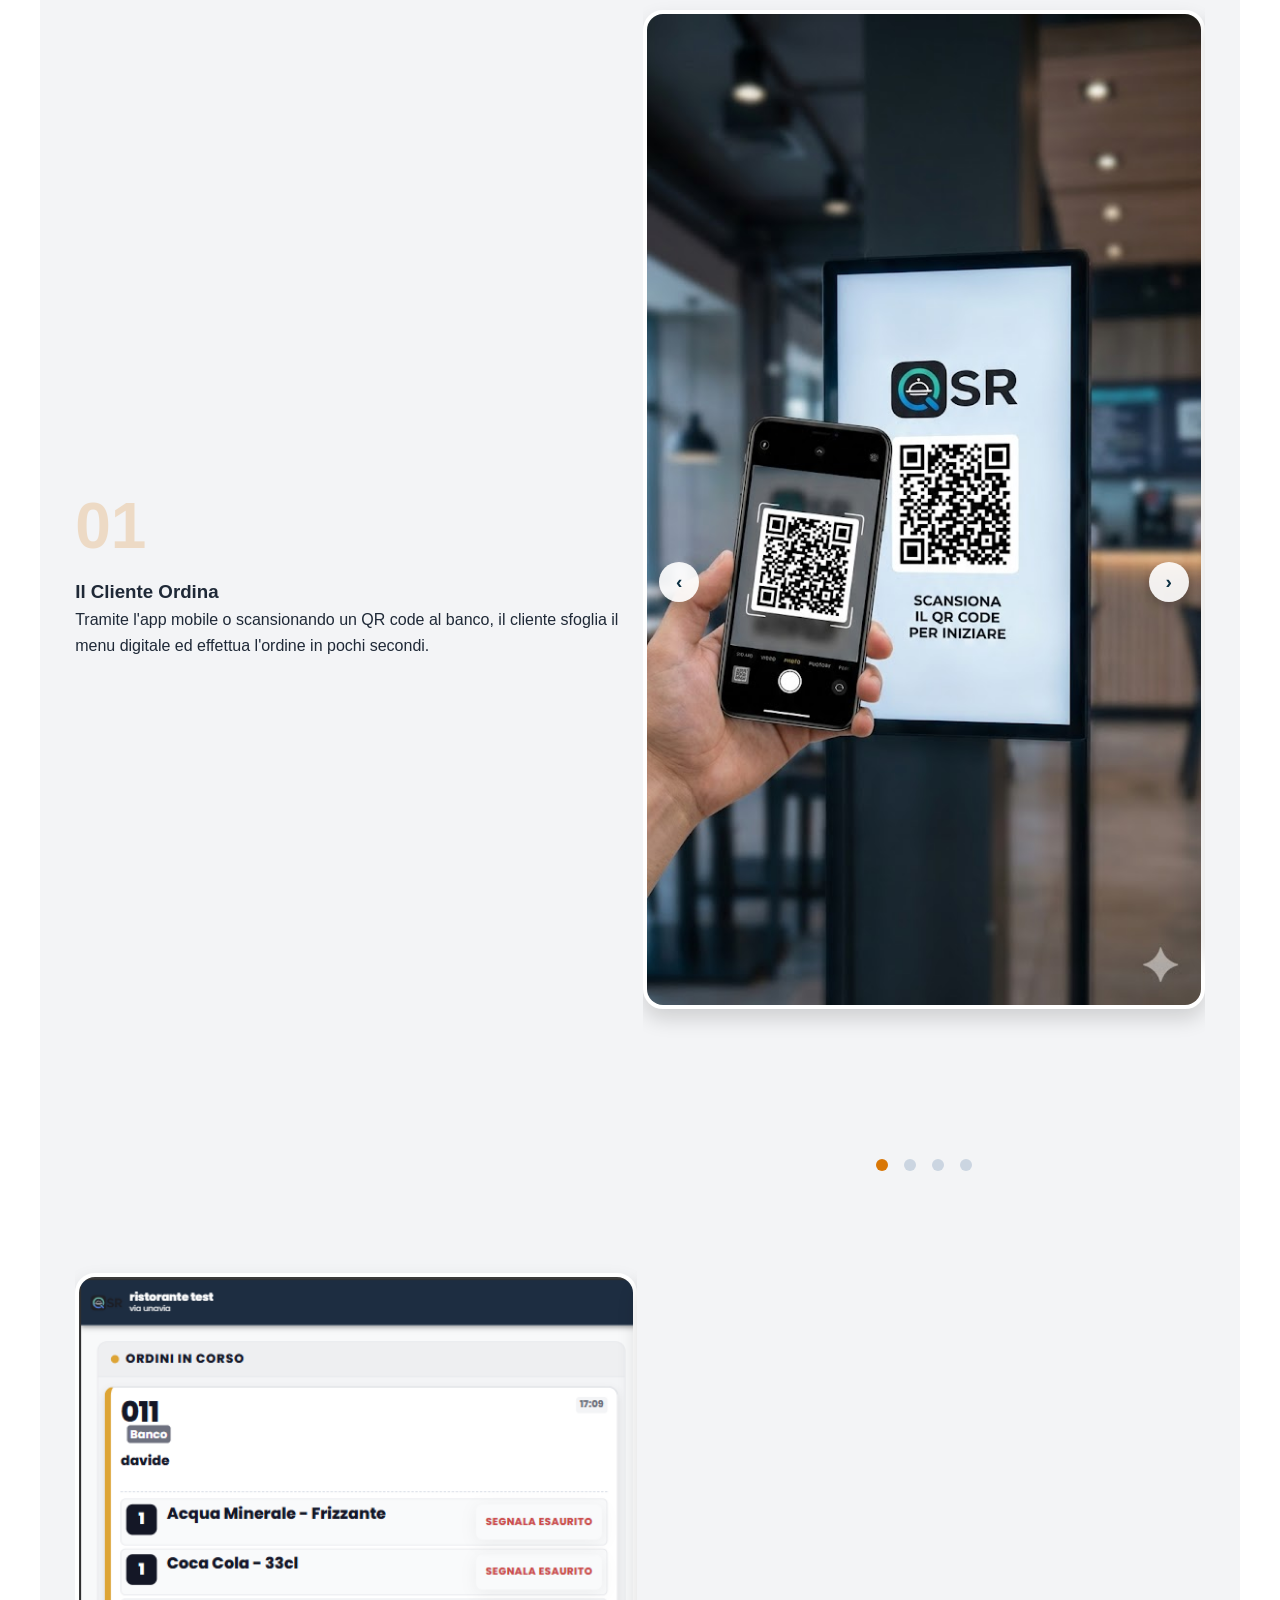
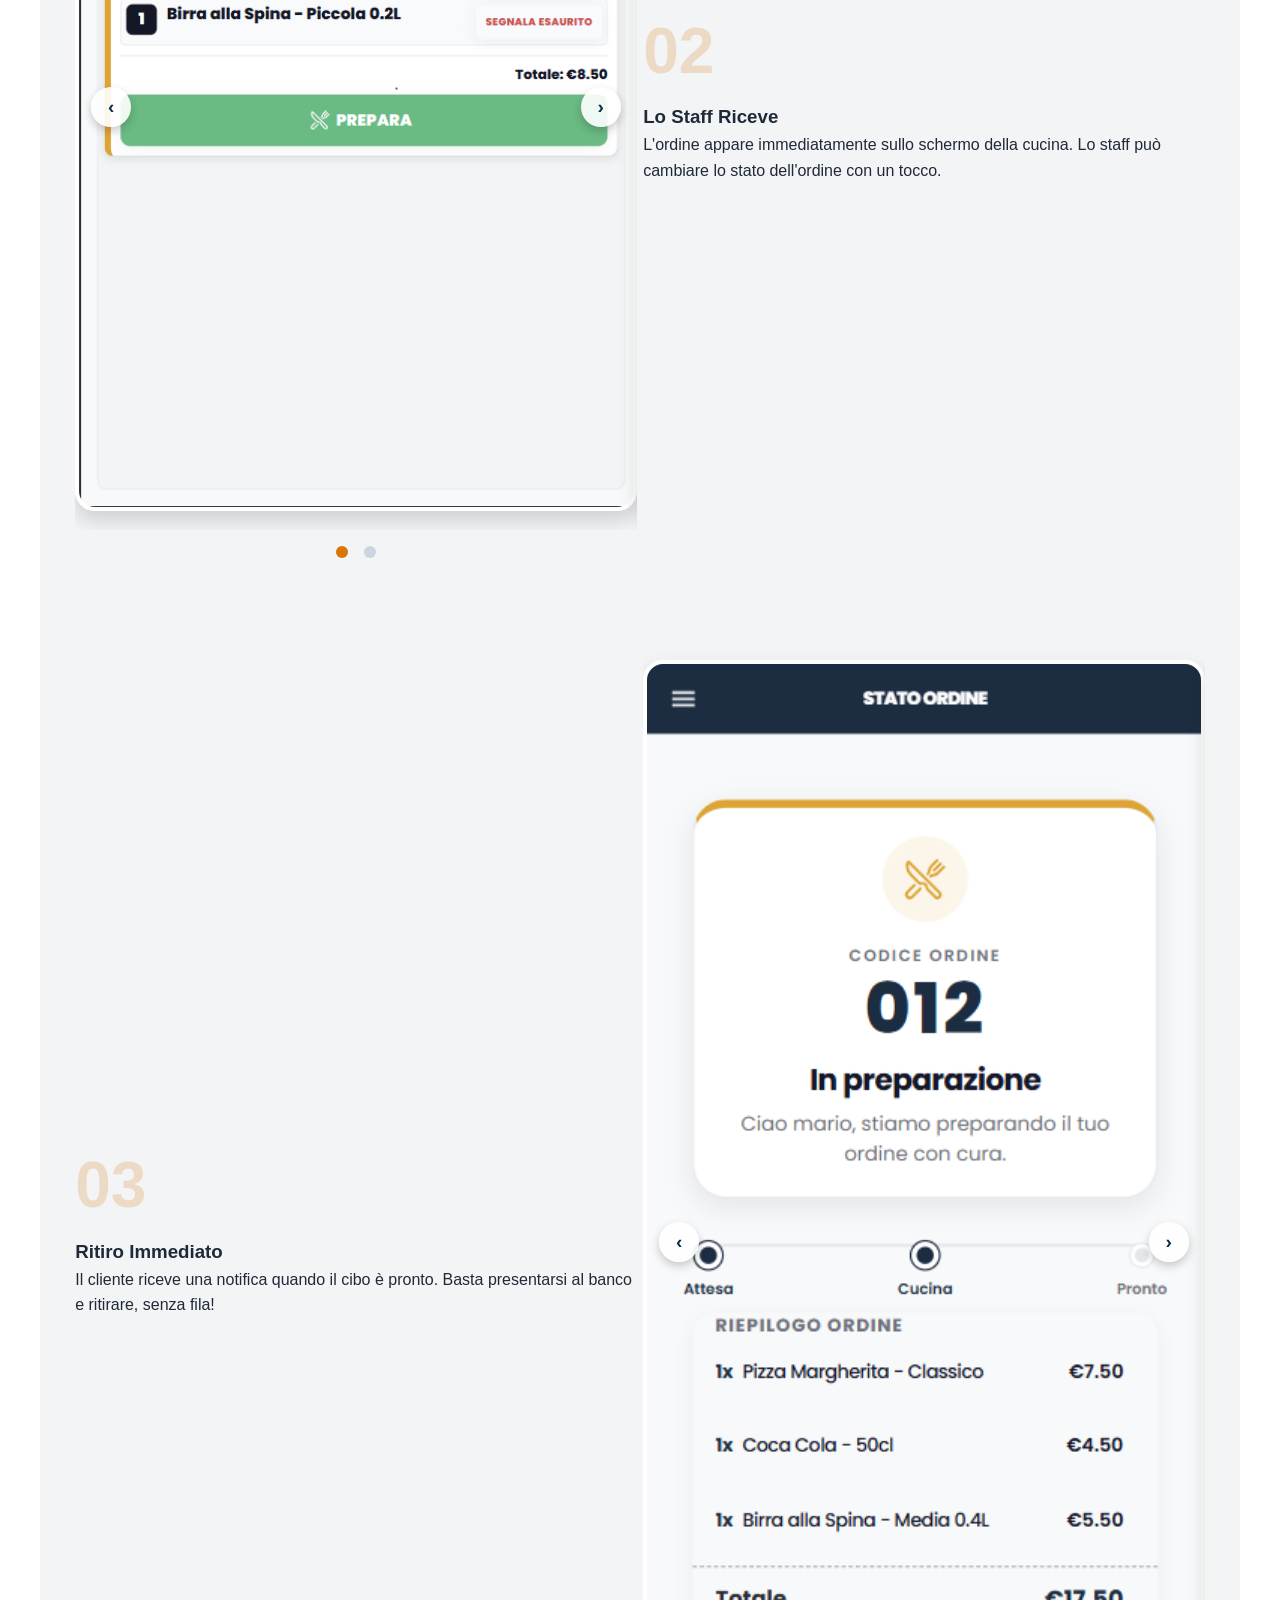
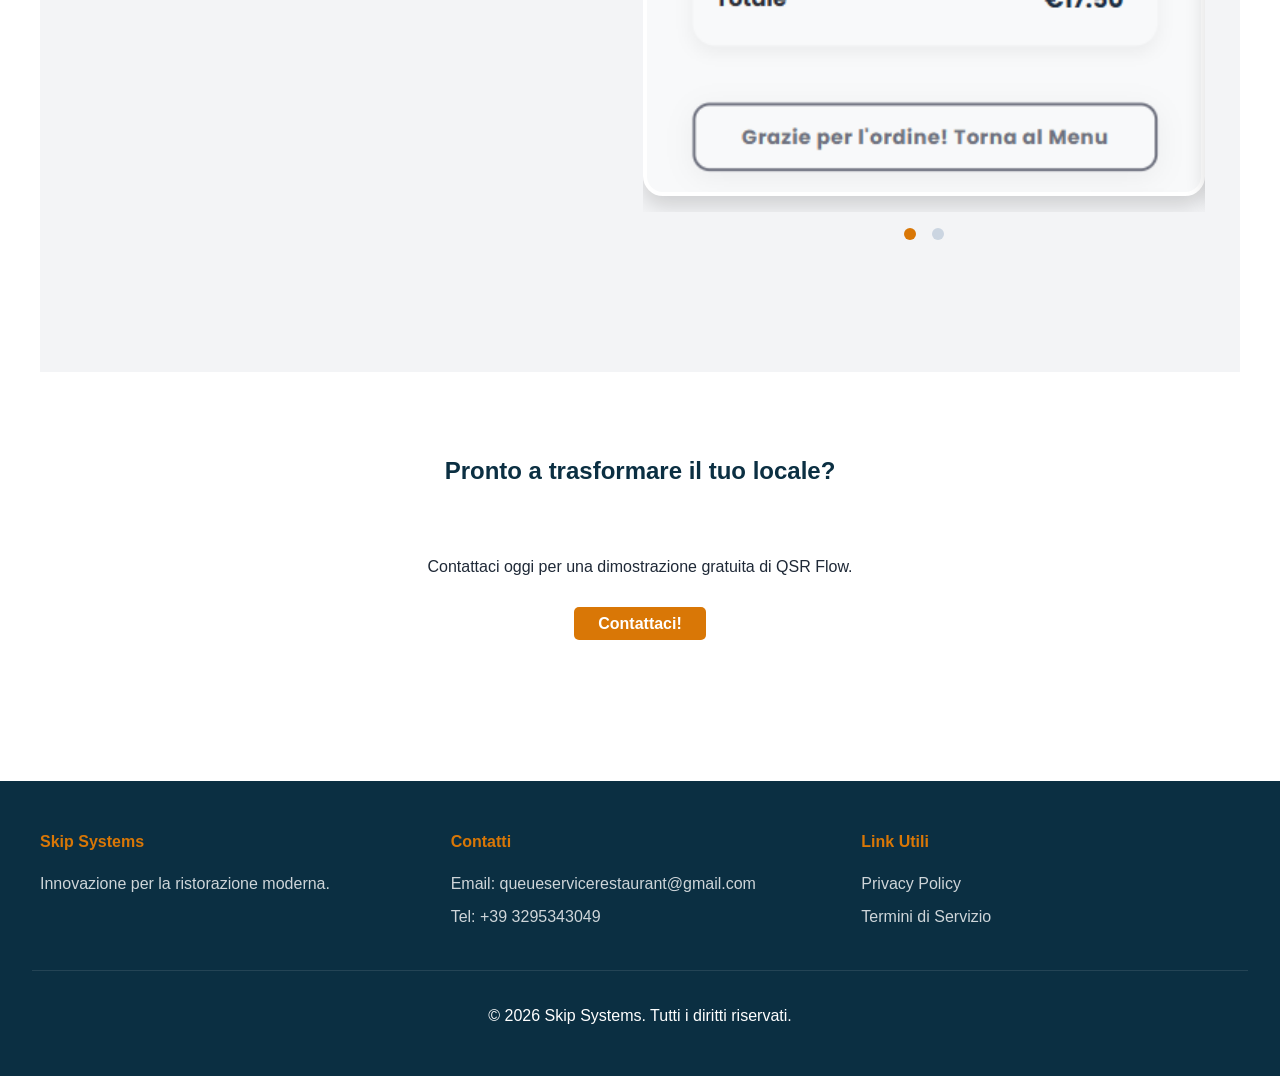
==== commit e9d1b416: "Fix logo path: skip-logo.png -> Skip-logo.png (case-sensitive on GitHub Pages)" ====
--- a/index.html
+++ b/index.html
@@ -11,7 +11,7 @@
       <nav>
         <div class="logo-container">
           <img
-            src="assets/images/skip-logo.jpg"
+            src="assets/images/Skip-logo.png"
             alt="Skip Logo"
             class="logo-img"
           />
@@ -29,7 +29,7 @@
       <section class="hero">
         <div class="logo-container" style="margin-bottom: 2rem">
           <img
-            src="assets/images/skip-logo.jpg"
+            src="assets/images/Skip-logo.png"
             alt="Skip Logo"
             class="logo-main"
           />
--- a/style.css
+++ b/style.css
@@ -54,11 +54,14 @@
 }
 
 .logo-img {
-  height: 40px;
+  height: 50px;
+  width: auto;
 }
 
 .logo-main {
-  transform: scale(0.5);
+  transform: scale(2.5);
+  height: 150px;
+  width: auto;
 }
 
 .logo-text {
@@ -343,7 +346,6 @@
     text-align: center;
   }
   .logo-main {
-    transform: none; /* rimuove lo scale */
     height: 40px;
     width: auto; /* mantiene proporzioni se è un <img> */
   }
@@ -357,7 +359,6 @@
   }
 
   .logo-main {
-    transform: none; /* rimuove lo scale */
     height: 40px;
     width: auto; /* mantiene proporzioni se è un <img> */
   }
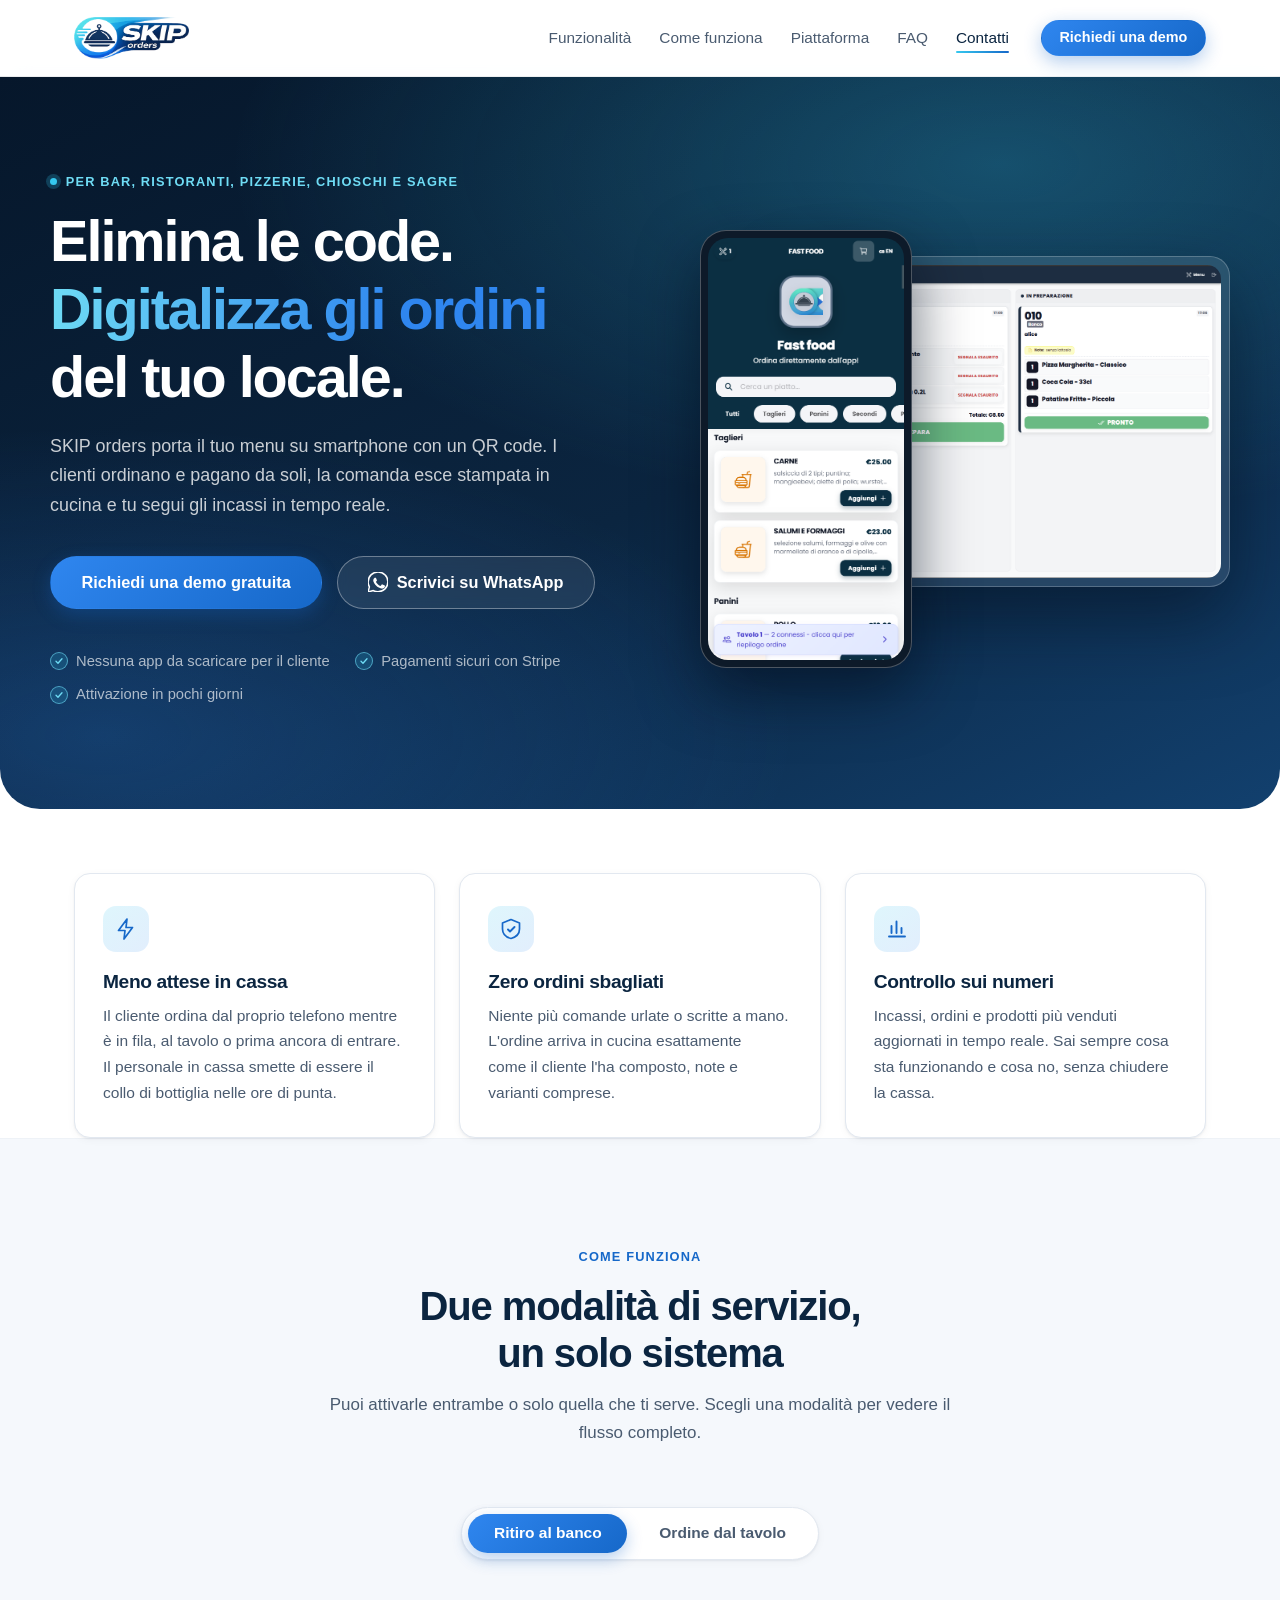
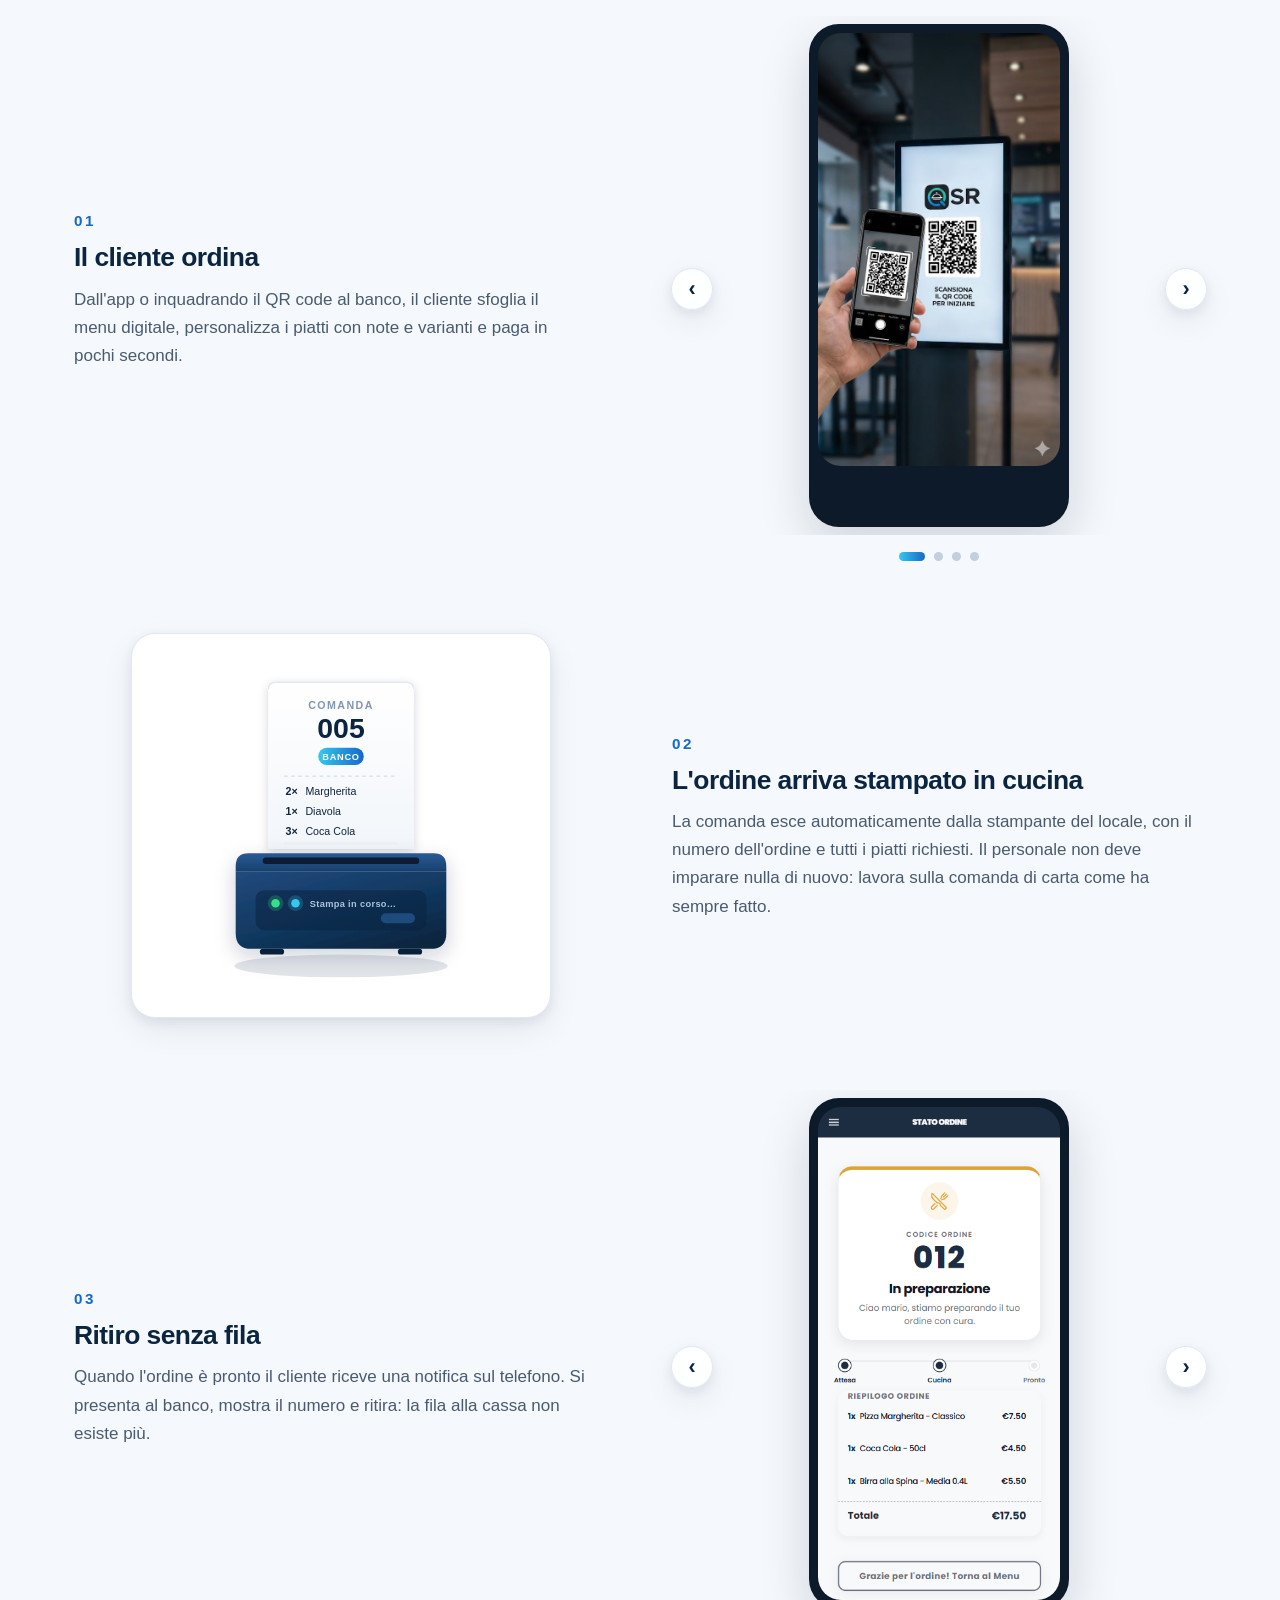
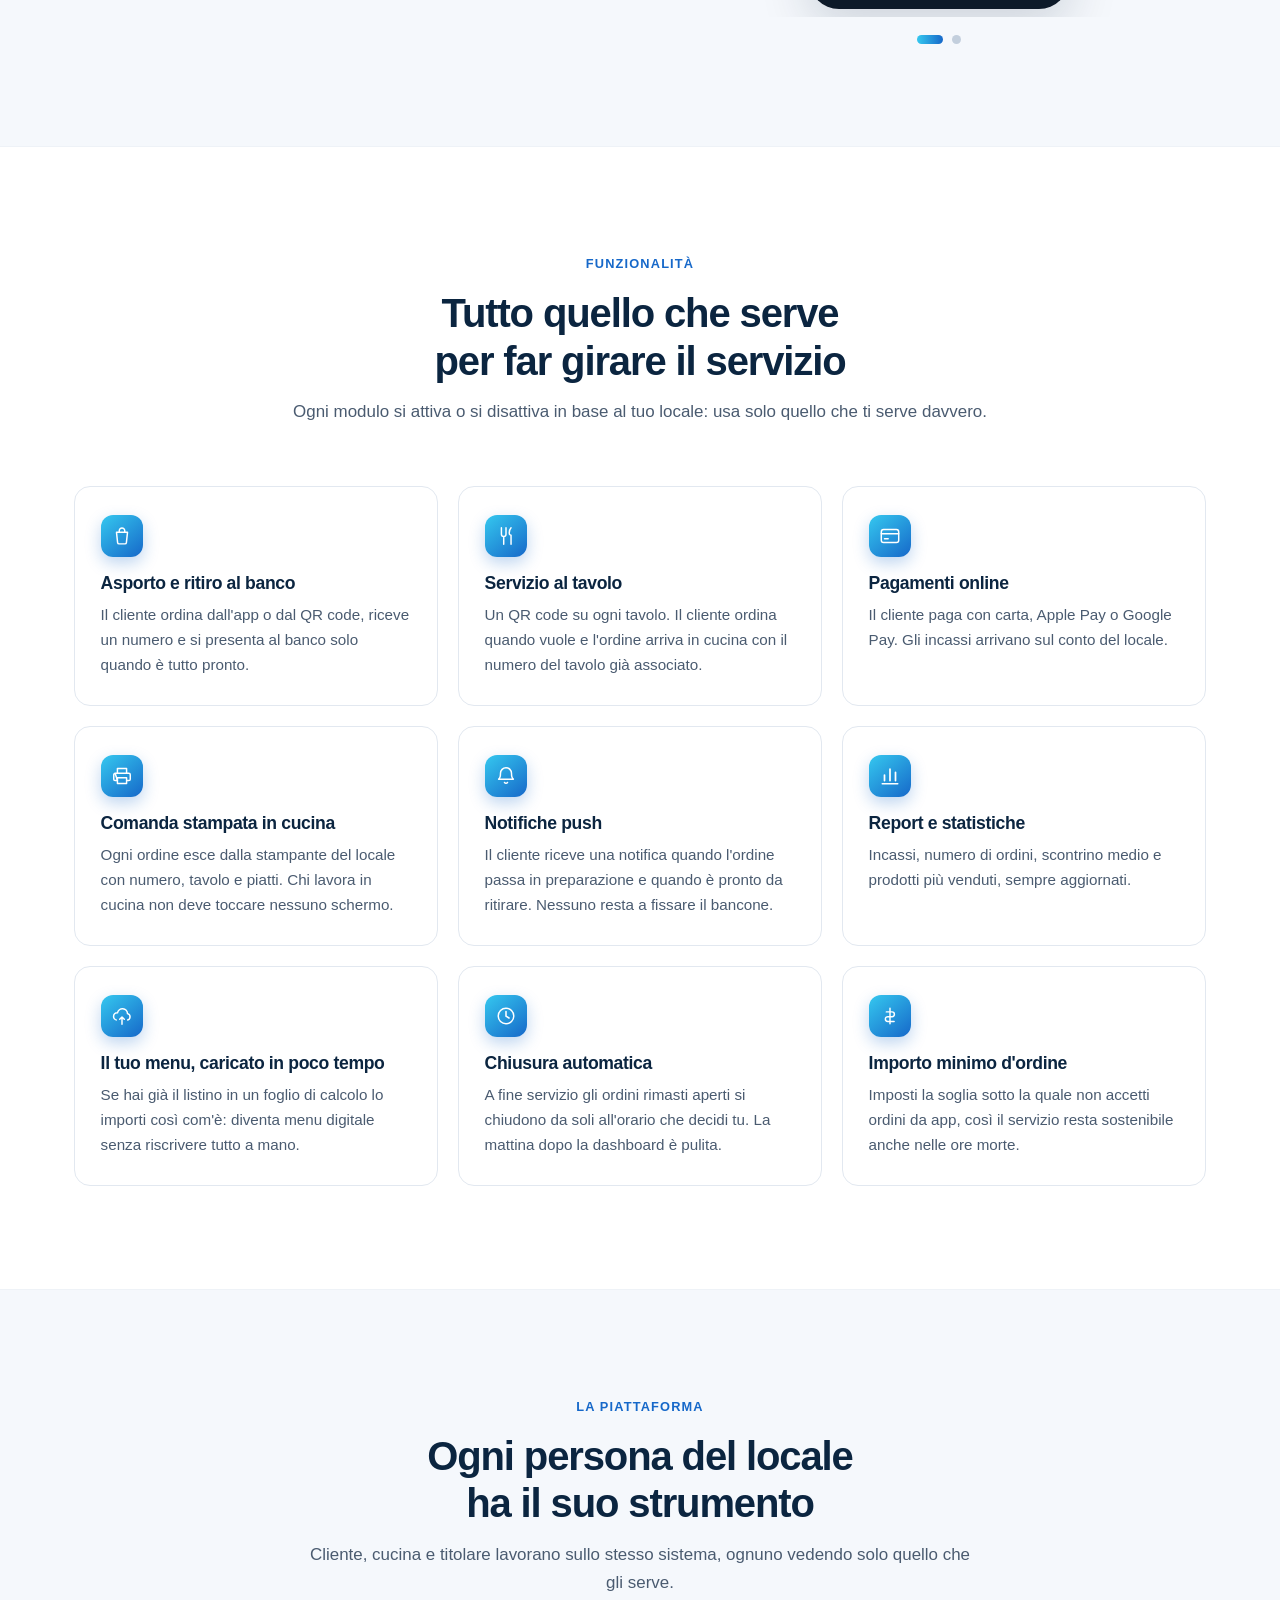
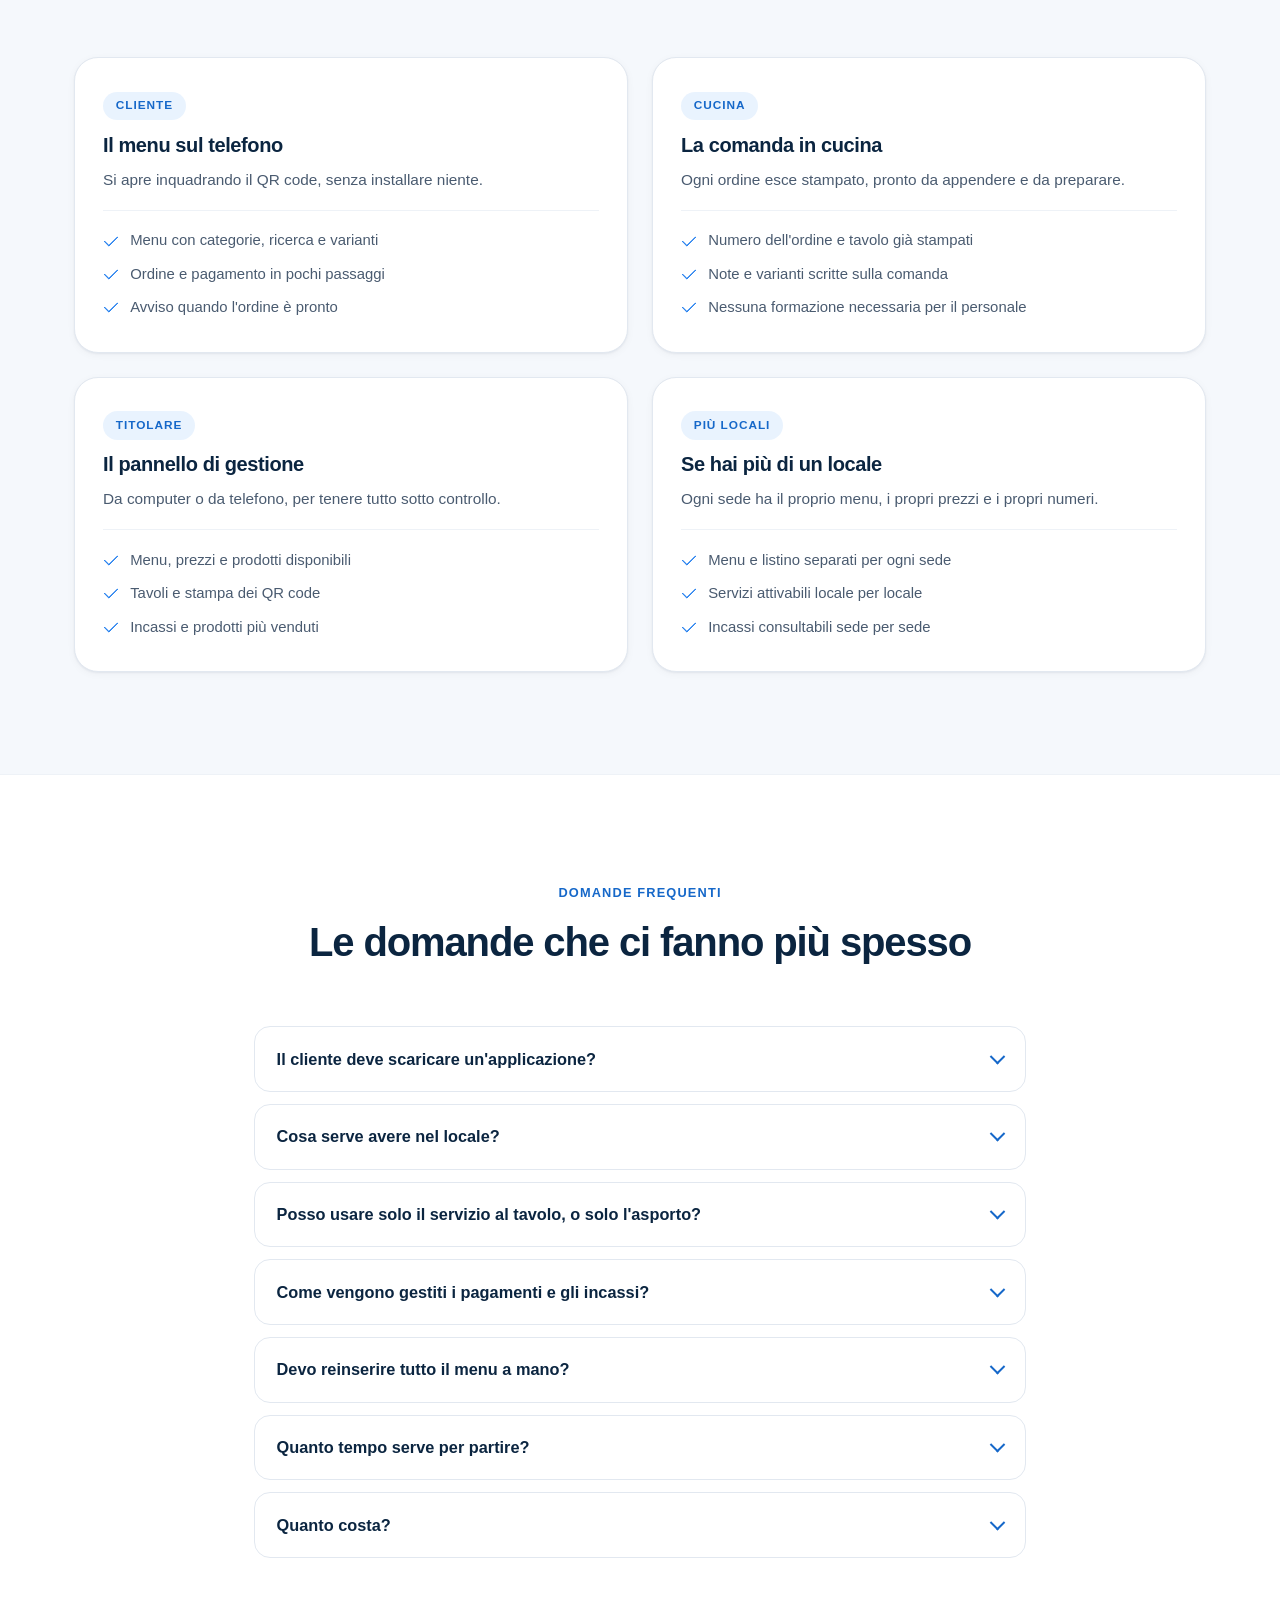
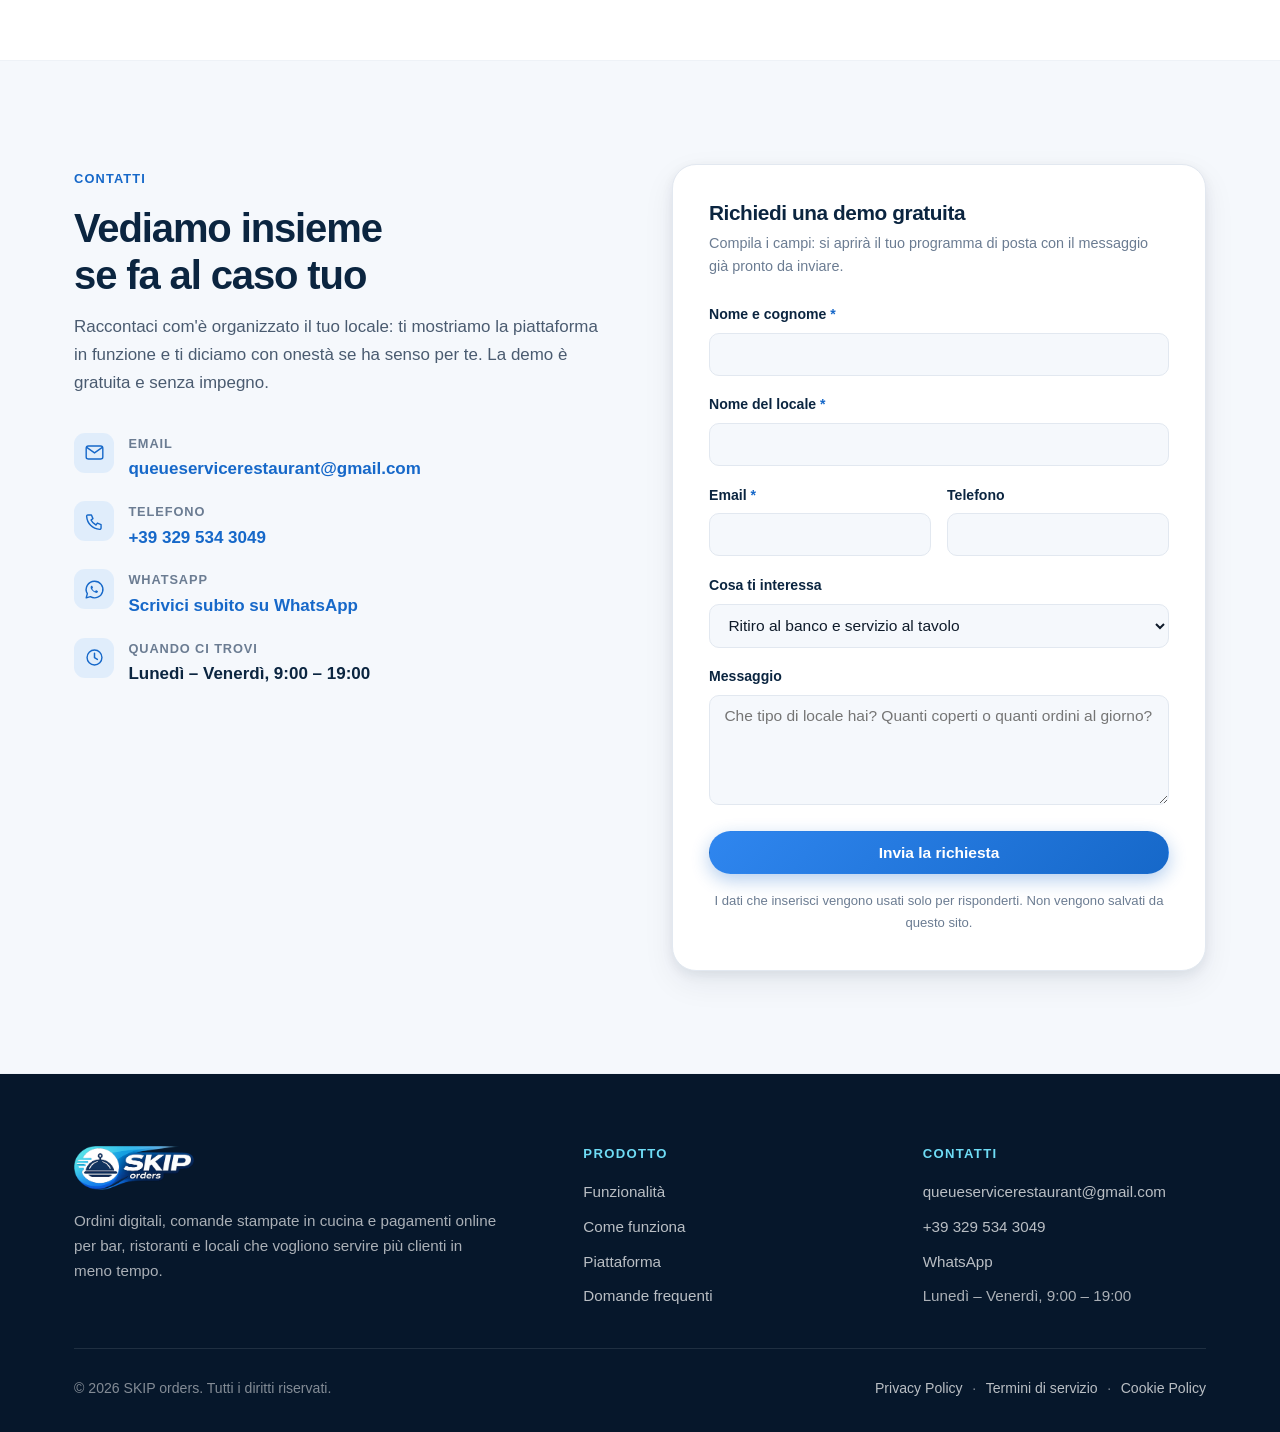
==== commit 3dc62396: "Add legal documents: Privacy Policy and Terms of Service for SKIP orders - Created privacy.html cont" ====
--- a/index.html
+++ b/index.html
@@ -3,472 +3,1371 @@
   <head>
     <meta charset="UTF-8" />
     <meta name="viewport" content="width=device-width, initial-scale=1.0" />
-    <title>QFlow - Saltacoda Intelligente</title>
+
+    <title>
+      SKIP orders — Ordini digitali con QR per bar, ristoranti e locali
+    </title>
+    <meta
+      name="description"
+      content="SKIP orders digitalizza gli ordini del tuo locale: menu con QR code, ritiro al banco, servizio al tavolo, comanda stampata in cucina e pagamenti online. Richiedi una demo gratuita."
+    />
+    <meta name="author" content="SKIP orders" />
+    <meta name="theme-color" content="#0b2540" />
+    <link
+      rel="canonical"
+      href="https://flowlessdeveloping.github.io/queueservicerestaurant/"
+    />
+
+    <!-- Favicon / icone -->
+    <link rel="icon" type="image/png" sizes="32x32" href="assets/images/skip-mark-32.png" />
+    <link rel="icon" type="image/png" sizes="512x512" href="assets/images/skip-mark-512.png" />
+    <link rel="apple-touch-icon" sizes="180x180" href="assets/images/skip-mark-180.png" />
+
+    <!-- Open Graph / social -->
+    <meta property="og:type" content="website" />
+    <meta property="og:locale" content="it_IT" />
+    <meta property="og:site_name" content="SKIP orders" />
+    <meta
+      property="og:title"
+      content="SKIP orders — Ordini digitali con QR per bar e ristoranti"
+    />
+    <meta
+      property="og:description"
+      content="Menu con QR code, ritiro al banco, servizio al tavolo, comanda stampata in cucina e pagamenti online. Meno code, meno errori, più scontrini."
+    />
+    <meta
+      property="og:url"
+      content="https://flowlessdeveloping.github.io/queueservicerestaurant/"
+    />
+    <meta
+      property="og:image"
+      content="https://flowlessdeveloping.github.io/queueservicerestaurant/assets/images/og-image.png"
+    />
+    <meta property="og:image:width" content="1200" />
+    <meta property="og:image:height" content="630" />
+    <meta name="twitter:card" content="summary_large_image" />
+    <meta
+      name="twitter:title"
+      content="SKIP orders — Ordini digitali con QR per bar e ristoranti"
+    />
+    <meta
+      name="twitter:description"
+      content="Menu con QR code, ritiro al banco, servizio al tavolo, comanda stampata in cucina e pagamenti online."
+    />
+    <meta
+      name="twitter:image"
+      content="https://flowlessdeveloping.github.io/queueservicerestaurant/assets/images/og-image.png"
+    />
+
     <link rel="stylesheet" href="style.css" />
+
+    <script type="application/ld+json">
+      {
+        "@context": "https://schema.org",
+        "@type": "SoftwareApplication",
+        "name": "SKIP orders",
+        "applicationCategory": "BusinessApplication",
+        "operatingSystem": "Web, iOS, Android",
+        "description": "Piattaforma di ordinazione digitale per bar, ristoranti e locali: menu con QR code, ritiro al banco, servizio al tavolo, comanda stampata in cucina e pagamenti online.",
+        "url": "https://flowlessdeveloping.github.io/queueservicerestaurant/",
+        "inLanguage": "it-IT",
+        "provider": {
+          "@type": "Organization",
+          "name": "SKIP orders",
+          "email": "queueservicerestaurant@gmail.com",
+          "telephone": "+39 329 534 3049",
+          "areaServed": "IT",
+          "contactPoint": {
+            "@type": "ContactPoint",
+            "contactType": "sales",
+            "email": "queueservicerestaurant@gmail.com",
+            "telephone": "+39 329 534 3049",
+            "availableLanguage": ["it"]
+          }
+        }
+      }
+    </script>
   </head>
+
   <body>
-    <header>
-      <nav>
-        <div class="logo-container">
+    <a class="skip-link" href="#main">Vai al contenuto principale</a>
+
+    <!-- ===================== HEADER ===================== -->
+    <header class="site-header" id="site-header">
+      <nav class="nav" aria-label="Navigazione principale">
+        <a class="brand" href="#top" aria-label="SKIP orders — torna all'inizio">
           <img
-            src="assets/images/Skip-logo.png"
-            alt="Skip Logo"
-            class="logo-img"
+            src="assets/images/skip-logo-lockup.png"
+            alt="SKIP orders"
+            width="660"
+            height="242"
+            class="brand-logo"
           />
-          <span class="logo-text"> Systems</span>
-        </div>
-        <div class="nav-links">
-          <a href="#features">Funzionalità</a>
-          <a href="#how-it-works">Come Funziona</a>
-          <a href="#contact">Contatti</a>
+        </a>
+
+        <button
+          class="nav-toggle"
+          id="nav-toggle"
+          aria-expanded="false"
+          aria-controls="nav-menu"
+          aria-label="Apri il menu di navigazione"
+        >
+          <span class="nav-toggle-bar"></span>
+          <span class="nav-toggle-bar"></span>
+          <span class="nav-toggle-bar"></span>
+        </button>
+
+        <div class="nav-menu" id="nav-menu">
+          <ul class="nav-links">
+            <li><a href="#funzionalita">Funzionalità</a></li>
+            <li><a href="#come-funziona">Come funziona</a></li>
+            <li><a href="#piattaforma">Piattaforma</a></li>
+            <li><a href="#faq">FAQ</a></li>
+            <li><a href="#contatti">Contatti</a></li>
+          </ul>
+          <a href="#contatti" class="btn btn-primary btn-sm nav-cta"
+            >Richiedi una demo</a
+          >
         </div>
       </nav>
     </header>
 
-    <main>
+    <main id="main">
+      <span id="top"></span>
+
+      <!-- ===================== HERO ===================== -->
       <section class="hero">
-        <div class="logo-container" style="margin-bottom: 2rem">
-          <img
-            src="assets/images/Skip-logo.png"
-            alt="Skip Logo"
-            class="logo-main"
-          />
+        <div class="hero-grid">
+        <div class="hero-inner">
+          <p class="eyebrow">
+            <span class="dot" aria-hidden="true"></span>
+            Per bar, ristoranti, pizzerie, chioschi e sagre
+          </p>
+
+          <h1>
+            Elimina le code.<br />
+            <span class="grad">Digitalizza gli ordini</span> del tuo locale.
+          </h1>
+
+          <p class="hero-sub">
+            SKIP orders porta il tuo menu su smartphone con un QR code. I clienti
+            ordinano e pagano da soli, la comanda esce stampata in cucina e tu
+            segui gli incassi in tempo reale.
+          </p>
+
+          <div class="hero-actions">
+            <a href="#contatti" class="btn btn-primary btn-lg"
+              >Richiedi una demo gratuita</a
+            >
+            <a
+              href="https://wa.me/393295343049?text=Ciao%2C%20vorrei%20informazioni%20su%20SKIP%20orders%20per%20il%20mio%20locale."
+              class="btn btn-ghost btn-lg"
+              target="_blank"
+              rel="noopener"
+            >
+              <svg class="ico" viewBox="0 0 24 24" aria-hidden="true">
+                <path
+                  d="M20.5 3.5A11.9 11.9 0 0 0 12 0C5.4 0 .1 5.3.1 11.9c0 2.1.5 4.1 1.6 5.9L0 24l6.4-1.7c1.7.9 3.6 1.4 5.6 1.4 6.6 0 11.9-5.3 11.9-11.9 0-3.2-1.2-6.2-3.4-8.3Z"
+                  fill="none"
+                  stroke="currentColor"
+                  stroke-width="1.8"
+                  stroke-linejoin="round"
+                />
+                <path
+                  d="M8.5 6.9c-.3 0-.7.1-1 .5-.4.4-1.2 1.2-1.2 2.8s1.2 3.2 1.4 3.5c.2.3 2.4 3.8 5.9 5.2 2.9 1.1 3.5.9 4.1.9.7-.1 2.1-.9 2.4-1.7.3-.8.3-1.6.2-1.7-.1-.2-.3-.3-.7-.4l-2.3-1.1c-.3-.1-.6-.2-.8.2l-1.1 1.4c-.2.3-.4.3-.7.1-.4-.2-1.6-.6-3-1.9-1.1-1-1.9-2.2-2.1-2.6-.2-.4 0-.6.2-.7l.6-.7c.2-.2.2-.4.3-.6.1-.2 0-.5-.1-.6l-1-2.3c-.2-.4-.4-.4-.7-.4h-.4Z"
+                  fill="currentColor"
+                />
+              </svg>
+              Scrivici su WhatsApp
+            </a>
+          </div>
+
+          <ul class="hero-trust">
+            <li>Nessuna app da scaricare per il cliente</li>
+            <li>Pagamenti sicuri con Stripe</li>
+            <li>Attivazione in pochi giorni</li>
+          </ul>
         </div>
-        <h1>Elimina le code,<br />aumenta i profitti</h1>
-        <p>
-          il salta coda è la soluzione definitiva per la gestione degli ordini
-          nei ristoranti. Ordini rapidi, clienti felici.
-        </p>
-        <a
-          href="#contact"
-          class="btn-primary"
-          style="background-color: var(--white); color: var(--primary-color)"
-          >Scopri Skip</a
-        >
+
+        <div class="hero-visual" aria-hidden="true">
+          <div class="hero-shot hero-shot-back">
+            <img
+              src="assets/images/5.png"
+              alt=""
+              loading="eager"
+              width="1066"
+              height="803"
+            />
+          </div>
+          <div class="hero-shot hero-shot-front">
+            <img
+              src="assets/images/menu.png"
+              alt=""
+              loading="eager"
+              width="488"
+              height="1051"
+            />
+          </div>
+        </div>
+        </div>
       </section>
 
-      <section id="features" class="features">
-        <h2 class="section-title">Perché scegliere Skip?</h2>
-        <div class="grid">
-          <div class="card">
-            <h3>⚡ Saltacoda Veloce</h3>
-            <p>
-              Permetti ai tuoi clienti di ordinare direttamente dal loro
-              smartphone, evitando lunghe attese in cassa, aumenta lo scontrino
-              medio.
-            </p>
-          </div>
-          <div class="card">
-            <h3>🍳 Cucina Sincronizzata</h3>
-            <p>
-              Gli ordini arrivano istantaneamente in cucina con un display
-              dedicato allo staff, riducendo gli errori e i tempi di
-              preparazione.
-            </p>
-          </div>
-          <div class="card">
-            <h3>📈 Dashboard di Controllo</h3>
-            <p>
-              Monitora le vendite, i piatti più popolari e i tempi di servizio
-              in tempo reale dalla nostra dashboard amministrativa.
-            </p>
+      <!-- ===================== BENEFICI ===================== -->
+      <section class="section section-tight" id="benefici">
+        <div class="container">
+          <div class="benefits">
+            <article class="benefit reveal">
+              <div class="benefit-icon">
+                <svg viewBox="0 0 24 24" aria-hidden="true">
+                  <path
+                    d="M13 2 4.5 13.5H11l-1 8.5 8.5-11.5H12l1-8.5Z"
+                    fill="none"
+                    stroke="currentColor"
+                    stroke-width="1.7"
+                    stroke-linejoin="round"
+                  />
+                </svg>
+              </div>
+              <h3>Meno attese in cassa</h3>
+              <p>
+                Il cliente ordina dal proprio telefono mentre è in fila, al tavolo
+                o prima ancora di entrare. Il personale in cassa smette di essere
+                il collo di bottiglia nelle ore di punta.
+              </p>
+            </article>
+
+            <article class="benefit reveal">
+              <div class="benefit-icon">
+                <svg viewBox="0 0 24 24" aria-hidden="true">
+                  <path
+                    d="M9 12.5 11 14.5 15.5 10"
+                    fill="none"
+                    stroke="currentColor"
+                    stroke-width="1.9"
+                    stroke-linecap="round"
+                    stroke-linejoin="round"
+                  />
+                  <path
+                    d="M12 2.5 20.5 6v6c0 5-3.6 8.2-8.5 9.5C7.1 20.2 3.5 17 3.5 12V6L12 2.5Z"
+                    fill="none"
+                    stroke="currentColor"
+                    stroke-width="1.7"
+                    stroke-linejoin="round"
+                  />
+                </svg>
+              </div>
+              <h3>Zero ordini sbagliati</h3>
+              <p>
+                Niente più comande urlate o scritte a mano. L'ordine arriva in
+                cucina esattamente come il cliente l'ha composto, note e varianti
+                comprese.
+              </p>
+            </article>
+
+            <article class="benefit reveal">
+              <div class="benefit-icon">
+                <svg viewBox="0 0 24 24" aria-hidden="true">
+                  <path
+                    d="M4 19.5h16M6.5 16V9m5 7V4.5m5 11.5v-5"
+                    fill="none"
+                    stroke="currentColor"
+                    stroke-width="1.9"
+                    stroke-linecap="round"
+                  />
+                </svg>
+              </div>
+              <h3>Controllo sui numeri</h3>
+              <p>
+                Incassi, ordini e prodotti più venduti aggiornati in tempo reale.
+                Sai sempre cosa sta funzionando e cosa no, senza chiudere la cassa.
+              </p>
+            </article>
           </div>
         </div>
       </section>
 
-      <!-- ===== SEZIONE COME FUNZIONA ===== -->
-      <section id="how-it-works" class="how-it-works">
-        <h2 class="section-title">Come funziona</h2>
-
-        <!-- Tab switcher modalità -->
-        <div class="mode-tabs">
-          <button class="mode-tab active" data-mode="counter">
-            🏪 Ritiro al Banco
-          </button>
-          <button class="mode-tab" data-mode="table">
-            🍽️ Ordina dal Tavolo
-          </button>
-        </div>
-
-        <!-- ===== MODALITÀ: RITIRO AL BANCO ===== -->
-        <div class="mode-panel active" id="mode-counter">
-          <!-- Step 1 -->
-          <div class="step">
-            <div class="step-content">
-              <span class="step-number">01</span>
-              <h3>Il Cliente Ordina</h3>
-              <p>
-                Tramite l'app mobile o scansionando un QR code al banco, il
-                cliente sfoglia il menu digitale ed effettua l'ordine in pochi
-                secondi.
-              </p>
-            </div>
-            <div class="step-content">
-              <div class="carousel-wrapper">
-                <button class="carousel-btn prev" aria-label="Precedente">
-                  &#8249;
-                </button>
-                <button class="carousel-btn next" aria-label="Successivo">
-                  &#8250;
-                </button>
-                <div class="carousel" id="carousel-1">
-                  <div class="carousel-item">
-                    <div class="screenshot-container">
-                      <img src="assets/images/1.png" alt="Scansione QR Code" />
+      <!-- ===================== COME FUNZIONA ===================== -->
+      <section class="section section-alt" id="come-funziona">
+        <div class="container">
+          <header class="section-head">
+            <p class="eyebrow eyebrow-dark">Come funziona</p>
+            <h2>Due modalità di servizio, un solo sistema</h2>
+            <p class="section-sub">
+              Puoi attivarle entrambe o solo quella che ti serve. Scegli una
+              modalità per vedere il flusso completo.
+            </p>
+          </header>
+
+          <div class="mode-tabs" role="tablist" aria-label="Modalità di servizio">
+            <button
+              class="mode-tab active"
+              data-mode="counter"
+              role="tab"
+              id="tab-counter"
+              aria-selected="true"
+              aria-controls="mode-counter"
+            >
+              Ritiro al banco
+            </button>
+            <button
+              class="mode-tab"
+              data-mode="table"
+              role="tab"
+              id="tab-table"
+              aria-selected="false"
+              aria-controls="mode-table"
+            >
+              Ordine dal tavolo
+            </button>
+          </div>
+
+          <!-- ===== MODALITÀ: RITIRO AL BANCO ===== -->
+          <div
+            class="mode-panel active"
+            id="mode-counter"
+            role="tabpanel"
+            aria-labelledby="tab-counter"
+          >
+            <div class="step">
+              <div class="step-text">
+                <span class="step-number">01</span>
+                <h3>Il cliente ordina</h3>
+                <p>
+                  Dall'app o inquadrando il QR code al banco, il cliente sfoglia
+                  il menu digitale, personalizza i piatti con note e varianti e
+                  paga in pochi secondi.
+                </p>
+              </div>
+              <div class="step-media">
+                <div class="carousel-wrapper">
+                  <button class="carousel-btn prev" aria-label="Immagine precedente">
+                    &#8249;
+                  </button>
+                  <button class="carousel-btn next" aria-label="Immagine successiva">
+                    &#8250;
+                  </button>
+                  <div class="carousel" id="carousel-1">
+                    <div class="carousel-item">
+                      <div class="screenshot phone">
+                        <img
+                          src="assets/images/1.png"
+                          alt="Scansione del QR code per aprire il menu"
+                          loading="lazy"
+                          width="572"
+                          height="1024"
+                        />
+                      </div>
+                    </div>
+                    <div class="carousel-item">
+                      <div class="screenshot phone">
+                        <img
+                          src="assets/images/2.png"
+                          alt="Menu digitale con categorie e prodotti"
+                          loading="lazy"
+                          width="1179"
+                          height="1995"
+                        />
+                      </div>
+                    </div>
+                    <div class="carousel-item">
+                      <div class="screenshot phone">
+                        <img
+                          src="assets/images/3.png"
+                          alt="Selezione di un prodotto con varianti"
+                          loading="lazy"
+                          width="1179"
+                          height="2025"
+                        />
+                      </div>
+                    </div>
+                    <div class="carousel-item">
+                      <div class="screenshot phone">
+                        <img
+                          src="assets/images/4-2.png"
+                          alt="Pagamento sicuro con carta"
+                          loading="lazy"
+                          width="369"
+                          height="739"
+                        />
+                      </div>
                     </div>
                   </div>
-                  <div class="carousel-item">
-                    <div class="screenshot-container">
-                      <img src="assets/images/2.png" alt="Menu Digitale" />
+                  <div class="carousel-nav">
+                    <button class="nav-dot active" aria-label="Vai all'immagine 1"></button>
+                    <button class="nav-dot" aria-label="Vai all'immagine 2"></button>
+                    <button class="nav-dot" aria-label="Vai all'immagine 3"></button>
+                    <button class="nav-dot" aria-label="Vai all'immagine 4"></button>
+                  </div>
+                </div>
+              </div>
+            </div>
+
+            <div class="step">
+              <div class="step-text">
+                <span class="step-number">02</span>
+                <h3>L'ordine arriva stampato in cucina</h3>
+                <p>
+                  La comanda esce automaticamente dalla stampante del locale, con
+                  il numero dell'ordine e tutti i piatti richiesti. Il personale
+                  non deve imparare nulla di nuovo: lavora sulla comanda di carta
+                  come ha sempre fatto.
+                </p>
+              </div>
+              <div class="step-media">
+                <figure class="printer-figure">
+                  <img
+                    src="assets/images/stampa-comanda-banco.svg"
+                    alt="Stampante da cucina che stampa la comanda di un ordine"
+                    loading="lazy"
+                    width="520"
+                    height="470"
+                  />
+                </figure>
+              </div>
+            </div>
+
+            <div class="step">
+              <div class="step-text">
+                <span class="step-number">03</span>
+                <h3>Ritiro senza fila</h3>
+                <p>
+                  Quando l'ordine è pronto il cliente riceve una notifica sul
+                  telefono. Si presenta al banco, mostra il numero e ritira: la
+                  fila alla cassa non esiste più.
+                </p>
+              </div>
+              <div class="step-media">
+                <div class="carousel-wrapper">
+                  <button class="carousel-btn prev" aria-label="Immagine precedente">
+                    &#8249;
+                  </button>
+                  <button class="carousel-btn next" aria-label="Immagine successiva">
+                    &#8250;
+                  </button>
+                  <div class="carousel" id="carousel-3">
+                    <div class="carousel-item">
+                      <div class="screenshot phone">
+                        <img
+                          src="assets/images/6.png"
+                          alt="Schermata dell'ordine in preparazione"
+                          loading="lazy"
+                          width="369"
+                          height="752"
+                        />
+                      </div>
+                    </div>
+                    <div class="carousel-item">
+                      <div class="screenshot phone">
+                        <img
+                          src="assets/images/7.png"
+                          alt="Notifica di ordine pronto per il ritiro"
+                          loading="lazy"
+                          width="368"
+                          height="749"
+                        />
+                      </div>
                     </div>
                   </div>
-                  <div class="carousel-item">
-                    <div class="screenshot-container">
-                      <img src="assets/images/3.png" alt="Selezione Prodotto" />
-                    </div>
+                  <div class="carousel-nav">
+                    <button class="nav-dot active" aria-label="Vai all'immagine 1"></button>
+                    <button class="nav-dot" aria-label="Vai all'immagine 2"></button>
                   </div>
-                  <div class="carousel-item">
-                    <div class="screenshot-container">
-                      <img src="assets/images/4-2.png" alt="Pagamento Sicuro" />
+                </div>
+              </div>
+            </div>
+          </div>
+
+          <!-- ===== MODALITÀ: ORDINE DAL TAVOLO ===== -->
+          <div
+            class="mode-panel"
+            id="mode-table"
+            role="tabpanel"
+            aria-labelledby="tab-table"
+          >
+            <div class="step">
+              <div class="step-text">
+                <span class="step-number">01</span>
+                <h3>Scansiona il QR al tavolo</h3>
+                <p>
+                  Il cliente inquadra il QR code sul tavolo con la fotocamera:
+                  nessuna app da scaricare, si apre direttamente il menu digitale
+                  del locale.
+                </p>
+              </div>
+              <div class="step-media">
+                <div class="carousel-wrapper">
+                  <div class="carousel" id="carousel-t1">
+                    <div class="carousel-item">
+                      <div class="screenshot phone">
+                        <img
+                          src="assets/images/qrtavolo.jpg"
+                          alt="QR code posizionato sul tavolo del locale"
+                          loading="lazy"
+                          width="572"
+                          height="1024"
+                        />
+                      </div>
                     </div>
                   </div>
                 </div>
-                <div class="carousel-nav">
-                  <div class="nav-dot active"></div>
-                  <div class="nav-dot"></div>
-                  <div class="nav-dot"></div>
-                  <div class="nav-dot"></div>
-                </div>
               </div>
             </div>
-          </div>
-
-          <!-- Step 2 -->
-          <div class="step">
-            <div class="step-content">
-              <span class="step-number">02</span>
-              <h3>Lo Staff Riceve</h3>
-              <p>
-                L'ordine appare immediatamente sullo schermo della cucina. Lo
-                staff può cambiare lo stato dell'ordine con un tocco.
-              </p>
-            </div>
-            <div class="step-content">
-              <div class="carousel-wrapper">
-                <button class="carousel-btn prev" aria-label="Precedente">
-                  &#8249;
-                </button>
-                <button class="carousel-btn next" aria-label="Successivo">
-                  &#8250;
-                </button>
-                <div class="carousel" id="carousel-2">
-                  <div class="carousel-item">
-                    <div class="screenshot-container">
-                      <img
-                        src="assets/images/8.png"
-                        alt="Dashboard Staff e Cucina 1"
-                      />
+
+            <div class="step">
+              <div class="step-text">
+                <span class="step-number">02</span>
+                <h3>Ordina dallo smartphone</h3>
+                <p>
+                  Sceglie i piatti e invia l'ordine dal proprio telefono. La
+                  comanda parte subito verso la cucina, senza dover attendere il
+                  cameriere.
+                </p>
+              </div>
+              <div class="step-media">
+                <div class="carousel-wrapper">
+                  <button class="carousel-btn prev" aria-label="Immagine precedente">
+                    &#8249;
+                  </button>
+                  <button class="carousel-btn next" aria-label="Immagine successiva">
+                    &#8250;
+                  </button>
+                  <div class="carousel" id="carousel-t2">
+                    <div class="carousel-item">
+                      <div class="screenshot phone">
+                        <img
+                          src="assets/images/menu.png"
+                          alt="Menu digitale aperto dal tavolo"
+                          loading="lazy"
+                          width="488"
+                          height="1051"
+                        />
+                      </div>
+                    </div>
+                    <div class="carousel-item">
+                      <div class="screenshot phone">
+                        <img
+                          src="assets/images/confirm-order.png"
+                          alt="Conferma dell'ordine dal tavolo"
+                          loading="lazy"
+                          width="390"
+                          height="827"
+                        />
+                      </div>
                     </div>
                   </div>
-                  <div class="carousel-item">
-                    <div class="screenshot-container">
-                      <img
-                        src="assets/images/9.png"
-                        alt="Dashboard Staff e Cucina 2"
-                      />
+                  <div class="carousel-nav">
+                    <button class="nav-dot active" aria-label="Vai all'immagine 1"></button>
+                    <button class="nav-dot" aria-label="Vai all'immagine 2"></button>
+                  </div>
+                </div>
+              </div>
+            </div>
+
+            <div class="step">
+              <div class="step-text">
+                <span class="step-number">03</span>
+                <h3>L'ordine arriva stampato in cucina</h3>
+                <p>
+                  La comanda esce dalla stampante già con il numero del tavolo
+                  stampato sopra. La cucina sa subito cosa preparare e per chi,
+                  senza passaggi di voce e senza fogli scritti a mano.
+                </p>
+              </div>
+              <div class="step-media">
+                <figure class="printer-figure">
+                  <img
+                    src="assets/images/stampa-comanda-tavolo.svg"
+                    alt="Stampante da cucina che stampa la comanda di un tavolo"
+                    loading="lazy"
+                    width="520"
+                    height="470"
+                  />
+                </figure>
+              </div>
+            </div>
+
+            <div class="step">
+              <div class="step-text">
+                <span class="step-number">04</span>
+                <h3>Servizio al tavolo e pagamento</h3>
+                <p>
+                  Il cameriere porta i piatti e incassa direttamente al tavolo con
+                  il POS, oppure il cliente paga online dal telefono. In entrambi
+                  i casi il conto si chiude senza spostarsi dalla sedia.
+                </p>
+              </div>
+              <div class="step-media">
+                <div class="carousel-wrapper">
+                  <button class="carousel-btn prev" aria-label="Immagine precedente">
+                    &#8249;
+                  </button>
+                  <button class="carousel-btn next" aria-label="Immagine successiva">
+                    &#8250;
+                  </button>
+                  <div class="carousel" id="carousel-t4">
+                    <div class="carousel-item">
+                      <div class="screenshot phone">
+                        <img
+                          src="assets/images/servizio1.png"
+                          alt="Stato dell'ordine al tavolo in preparazione"
+                          loading="lazy"
+                          width="490"
+                          height="1057"
+                        />
+                      </div>
+                    </div>
+                    <div class="carousel-item">
+                      <div class="screenshot phone">
+                        <img
+                          src="assets/images/servizio2.png"
+                          alt="Ordine pronto per il servizio al tavolo"
+                          loading="lazy"
+                          width="488"
+                          height="1053"
+                        />
+                      </div>
                     </div>
                   </div>
-                </div>
-                <div class="carousel-nav">
-                  <div class="nav-dot active"></div>
-                  <div class="nav-dot"></div>
-                </div>
-              </div>
-            </div>
-          </div>
-
-          <!-- Step 3 -->
-          <div class="step">
-            <div class="step-content">
-              <span class="step-number">03</span>
-              <h3>Ritiro Immediato</h3>
-              <p>
-                Il cliente riceve una notifica quando il cibo è pronto. Basta
-                presentarsi al banco e ritirare, senza fila!
-              </p>
-            </div>
-            <div class="step-content">
-              <div class="carousel-wrapper">
-                <button class="carousel-btn prev" aria-label="Precedente">
-                  &#8249;
-                </button>
-                <button class="carousel-btn next" aria-label="Successivo">
-                  &#8250;
-                </button>
-                <div class="carousel" id="carousel-3">
-                  <div class="carousel-item">
-                    <div class="screenshot-container">
-                      <img
-                        src="assets/images/6.png"
-                        alt="Ordine in Preparazione"
-                      />
-                    </div>
+                  <div class="carousel-nav">
+                    <button class="nav-dot active" aria-label="Vai all'immagine 1"></button>
+                    <button class="nav-dot" aria-label="Vai all'immagine 2"></button>
                   </div>
-                  <div class="carousel-item">
-                    <div class="screenshot-container">
-                      <img src="assets/images/7.png" alt="Ordine Pronto" />
-                    </div>
-                  </div>
-                </div>
-                <div class="carousel-nav">
-                  <div class="nav-dot active"></div>
-                  <div class="nav-dot"></div>
                 </div>
               </div>
             </div>
           </div>
         </div>
-        <!-- fine mode-counter -->
-
-        <!-- ===== MODALITÀ: ORDINA DAL TAVOLO ===== -->
-        <div class="mode-panel" id="mode-table">
-          <!-- Step 1 -->
-          <div class="step">
-            <div class="step-content">
-              <span class="step-number">01</span>
-              <h3>Scansiona il QR al Tavolo</h3>
-              <p>
-                Il cliente inquadra il QR code posizionato sul tavolo con la
-                fotocamera dello smartphone: nessuna app da scaricare, si apre
-                direttamente il menu digitale del locale.
-              </p>
+      </section>
+
+      <!-- ===================== FUNZIONALITÀ ===================== -->
+      <section class="section" id="funzionalita">
+        <div class="container">
+          <header class="section-head">
+            <p class="eyebrow eyebrow-dark">Funzionalità</p>
+            <h2>Tutto quello che serve per far girare il servizio</h2>
+            <p class="section-sub">
+              Ogni modulo si attiva o si disattiva in base al tuo locale: usa solo
+              quello che ti serve davvero.
+            </p>
+          </header>
+
+          <div class="feature-grid">
+            <article class="feature reveal">
+              <div class="feature-icon">
+                <svg viewBox="0 0 24 24" aria-hidden="true">
+                  <path
+                    d="M6 8h12l-1.2 11.2a1.6 1.6 0 0 1-1.6 1.4H8.8a1.6 1.6 0 0 1-1.6-1.4L6 8Z"
+                    fill="none"
+                    stroke="currentColor"
+                    stroke-width="1.6"
+                    stroke-linejoin="round"
+                  />
+                  <path
+                    d="M9 8V6.2A3 3 0 0 1 12 3.2a3 3 0 0 1 3 3V8"
+                    fill="none"
+                    stroke="currentColor"
+                    stroke-width="1.6"
+                    stroke-linecap="round"
+                  />
+                </svg>
+              </div>
+              <h3>Asporto e ritiro al banco</h3>
+              <p>
+                Il cliente ordina dall'app o dal QR code, riceve un numero e si
+                presenta al banco solo quando è tutto pronto.
+              </p>
+            </article>
+
+            <article class="feature reveal">
+              <div class="feature-icon">
+                <svg viewBox="0 0 24 24" aria-hidden="true">
+                  <path
+                    d="M7 3v7a2.5 2.5 0 0 0 5 0V3M9.5 12.5V21"
+                    fill="none"
+                    stroke="currentColor"
+                    stroke-width="1.6"
+                    stroke-linecap="round"
+                  />
+                  <path
+                    d="M17.5 3c-1.4 1.5-2 3.6-2 5.6 0 1.5.7 2.4 2 2.6V21"
+                    fill="none"
+                    stroke="currentColor"
+                    stroke-width="1.6"
+                    stroke-linecap="round"
+                    stroke-linejoin="round"
+                  />
+                </svg>
+              </div>
+              <h3>Servizio al tavolo</h3>
+              <p>
+                Un QR code su ogni tavolo. Il cliente ordina quando vuole e
+                l'ordine arriva in cucina con il numero del tavolo già associato.
+              </p>
+            </article>
+
+            <article class="feature reveal">
+              <div class="feature-icon">
+                <svg viewBox="0 0 24 24" aria-hidden="true">
+                  <rect
+                    x="2.5"
+                    y="5"
+                    width="19"
+                    height="14"
+                    rx="2.5"
+                    fill="none"
+                    stroke="currentColor"
+                    stroke-width="1.6"
+                  />
+                  <path
+                    d="M2.5 9.5h19M6 15h4"
+                    fill="none"
+                    stroke="currentColor"
+                    stroke-width="1.6"
+                    stroke-linecap="round"
+                  />
+                </svg>
+              </div>
+              <h3>Pagamenti online</h3>
+              <p>
+                Il cliente paga con carta, Apple Pay o Google Pay. Gli incassi
+                arrivano sul conto del locale.
+              </p>
+            </article>
+
+            <article class="feature reveal">
+              <div class="feature-icon">
+                <svg viewBox="0 0 24 24" aria-hidden="true">
+                  <path
+                    d="M7 9V3.8h10V9"
+                    fill="none"
+                    stroke="currentColor"
+                    stroke-width="1.6"
+                    stroke-linejoin="round"
+                  />
+                  <path
+                    d="M4.5 9h15a1.5 1.5 0 0 1 1.5 1.5v5a1.5 1.5 0 0 1-1.5 1.5H17M7 17H4.5A1.5 1.5 0 0 1 3 15.5v-5A1.5 1.5 0 0 1 4.5 9Z"
+                    fill="none"
+                    stroke="currentColor"
+                    stroke-width="1.6"
+                    stroke-linejoin="round"
+                  />
+                  <path
+                    d="M7 14h10v6.2H7z"
+                    fill="none"
+                    stroke="currentColor"
+                    stroke-width="1.6"
+                    stroke-linejoin="round"
+                  />
+                </svg>
+              </div>
+              <h3>Comanda stampata in cucina</h3>
+              <p>
+                Ogni ordine esce dalla stampante del locale con numero, tavolo e
+                piatti. Chi lavora in cucina non deve toccare nessuno schermo.
+              </p>
+            </article>
+
+            <article class="feature reveal">
+              <div class="feature-icon">
+                <svg viewBox="0 0 24 24" aria-hidden="true">
+                  <path
+                    d="M18 9a6 6 0 1 0-12 0c0 5-2 6.5-2 6.5h16S18 14 18 9Z"
+                    fill="none"
+                    stroke="currentColor"
+                    stroke-width="1.6"
+                    stroke-linejoin="round"
+                  />
+                  <path
+                    d="M10.3 19a2 2 0 0 0 3.4 0"
+                    fill="none"
+                    stroke="currentColor"
+                    stroke-width="1.6"
+                    stroke-linecap="round"
+                  />
+                </svg>
+              </div>
+              <h3>Notifiche push</h3>
+              <p>
+                Il cliente riceve una notifica quando l'ordine passa in
+                preparazione e quando è pronto da ritirare. Nessuno resta a
+                fissare il bancone.
+              </p>
+            </article>
+
+            <article class="feature reveal">
+              <div class="feature-icon">
+                <svg viewBox="0 0 24 24" aria-hidden="true">
+                  <path
+                    d="M3.5 20.5h17"
+                    fill="none"
+                    stroke="currentColor"
+                    stroke-width="1.6"
+                    stroke-linecap="round"
+                  />
+                  <path
+                    d="M6 17V11m6 6V4.5m6 12.5V8"
+                    fill="none"
+                    stroke="currentColor"
+                    stroke-width="1.9"
+                    stroke-linecap="round"
+                  />
+                </svg>
+              </div>
+              <h3>Report e statistiche</h3>
+              <p>
+                Incassi, numero di ordini, scontrino medio e prodotti più venduti,
+                sempre aggiornati.
+              </p>
+            </article>
+
+            <article class="feature reveal">
+              <div class="feature-icon">
+                <svg viewBox="0 0 24 24" aria-hidden="true">
+                  <path
+                    d="M6.5 16.5a4 4 0 0 1 .6-8A5.5 5.5 0 0 1 18 9.4a3.6 3.6 0 0 1-.5 7.1"
+                    fill="none"
+                    stroke="currentColor"
+                    stroke-width="1.6"
+                    stroke-linejoin="round"
+                  />
+                  <path
+                    d="M12 21v-8m0 0-2.5 2.5M12 13l2.5 2.5"
+                    fill="none"
+                    stroke="currentColor"
+                    stroke-width="1.6"
+                    stroke-linecap="round"
+                    stroke-linejoin="round"
+                  />
+                </svg>
+              </div>
+              <h3>Il tuo menu, caricato in poco tempo</h3>
+              <p>
+                Se hai già il listino in un foglio di calcolo lo importi così
+                com'è: diventa menu digitale senza riscrivere tutto a mano.
+              </p>
+            </article>
+
+            <article class="feature reveal">
+              <div class="feature-icon">
+                <svg viewBox="0 0 24 24" aria-hidden="true">
+                  <circle
+                    cx="12"
+                    cy="12"
+                    r="8.5"
+                    fill="none"
+                    stroke="currentColor"
+                    stroke-width="1.6"
+                  />
+                  <path
+                    d="M12 7v5.2l3.3 2"
+                    fill="none"
+                    stroke="currentColor"
+                    stroke-width="1.7"
+                    stroke-linecap="round"
+                    stroke-linejoin="round"
+                  />
+                </svg>
+              </div>
+              <h3>Chiusura automatica</h3>
+              <p>
+                A fine servizio gli ordini rimasti aperti si chiudono da soli
+                all'orario che decidi tu. La mattina dopo la dashboard è pulita.
+              </p>
+            </article>
+
+            <article class="feature reveal">
+              <div class="feature-icon">
+                <svg viewBox="0 0 24 24" aria-hidden="true">
+                  <path
+                    d="M12 3.5v17M8 7.5h6.2a2.6 2.6 0 0 1 0 5.2H9.6a2.6 2.6 0 0 0 0 5.3H16.5"
+                    fill="none"
+                    stroke="currentColor"
+                    stroke-width="1.6"
+                    stroke-linecap="round"
+                    stroke-linejoin="round"
+                  />
+                </svg>
+              </div>
+              <h3>Importo minimo d'ordine</h3>
+              <p>
+                Imposti la soglia sotto la quale non accetti ordini da app, così
+                il servizio resta sostenibile anche nelle ore morte.
+              </p>
+            </article>
+          </div>
+        </div>
+      </section>
+
+      <!-- ===================== PIATTAFORMA ===================== -->
+      <section class="section section-alt" id="piattaforma">
+        <div class="container">
+          <header class="section-head">
+            <p class="eyebrow eyebrow-dark">La piattaforma</p>
+            <h2>Ogni persona del locale ha il suo strumento</h2>
+            <p class="section-sub">
+              Cliente, cucina e titolare lavorano sullo stesso sistema, ognuno
+              vedendo solo quello che gli serve.
+            </p>
+          </header>
+
+          <div class="platform-grid">
+            <article class="platform-card reveal">
+              <span class="platform-tag">Cliente</span>
+              <h3>Il menu sul telefono</h3>
+              <p>
+                Si apre inquadrando il QR code, senza installare niente.
+              </p>
+              <ul class="ticks">
+                <li>Menu con categorie, ricerca e varianti</li>
+                <li>Ordine e pagamento in pochi passaggi</li>
+                <li>Avviso quando l'ordine è pronto</li>
+              </ul>
+            </article>
+
+            <article class="platform-card reveal">
+              <span class="platform-tag">Cucina</span>
+              <h3>La comanda in cucina</h3>
+              <p>
+                Ogni ordine esce stampato, pronto da appendere e da preparare.
+              </p>
+              <ul class="ticks">
+                <li>Numero dell'ordine e tavolo già stampati</li>
+                <li>Note e varianti scritte sulla comanda</li>
+                <li>Nessuna formazione necessaria per il personale</li>
+              </ul>
+            </article>
+
+            <article class="platform-card reveal">
+              <span class="platform-tag">Titolare</span>
+              <h3>Il pannello di gestione</h3>
+              <p>
+                Da computer o da telefono, per tenere tutto sotto controllo.
+              </p>
+              <ul class="ticks">
+                <li>Menu, prezzi e prodotti disponibili</li>
+                <li>Tavoli e stampa dei QR code</li>
+                <li>Incassi e prodotti più venduti</li>
+              </ul>
+            </article>
+
+            <article class="platform-card reveal">
+              <span class="platform-tag">Più locali</span>
+              <h3>Se hai più di un locale</h3>
+              <p>
+                Ogni sede ha il proprio menu, i propri prezzi e i propri numeri.
+              </p>
+              <ul class="ticks">
+                <li>Menu e listino separati per ogni sede</li>
+                <li>Servizi attivabili locale per locale</li>
+                <li>Incassi consultabili sede per sede</li>
+              </ul>
+            </article>
+          </div>
+        </div>
+      </section>
+
+      <!-- ===================== FAQ ===================== -->
+      <section class="section" id="faq">
+        <div class="container container-narrow">
+          <header class="section-head">
+            <p class="eyebrow eyebrow-dark">Domande frequenti</p>
+            <h2>Le domande che ci fanno più spesso</h2>
+          </header>
+
+          <div class="faq">
+            <details class="faq-item">
+              <summary>Il cliente deve scaricare un'applicazione?</summary>
+              <div class="faq-body">
+                <p>
+                  No. Inquadrando il QR code si apre direttamente il menu nel
+                  browser del telefono. Chi vuole può poi salvare SKIP orders come
+                  app sulla schermata principale, ma non è obbligatorio per
+                  ordinare.
+                </p>
+              </div>
+            </details>
+
+            <details class="faq-item">
+              <summary>Cosa serve avere nel locale?</summary>
+              <div class="faq-body">
+                <p>
+                  Una connessione internet e una stampante per le comande. Se ne
+                  hai già una la colleghiamo, altrimenti ti indichiamo quale
+                  prendere: sono le normali stampanti termiche da scontrino.
+                </p>
+              </div>
+            </details>
+
+            <details class="faq-item">
+              <summary>Posso usare solo il servizio al tavolo, o solo l'asporto?</summary>
+              <div class="faq-body">
+                <p>
+                  Sì. Ritiro al banco e servizio al tavolo sono due moduli
+                  indipendenti: puoi attivarne uno, l'altro o entrambi, e cambiare
+                  idea in qualsiasi momento.
+                </p>
+              </div>
+            </details>
+
+            <details class="faq-item">
+              <summary>Come vengono gestiti i pagamenti e gli incassi?</summary>
+              <div class="faq-body">
+                <p>
+                  Gli incassi dei pagamenti online arrivano sul conto del tuo
+                  locale. Puoi anche lasciare il pagamento alla cassa o al POS del
+                  cameriere e usare SKIP orders solo per le comande.
+                </p>
+              </div>
+            </details>
+
+            <details class="faq-item">
+              <summary>Devo reinserire tutto il menu a mano?</summary>
+              <div class="faq-body">
+                <p>
+                  No. Se hai già il listino in un foglio di calcolo lo importiamo
+                  e diventa menu digitale. Da lì correggi solo quello che serve.
+                </p>
+              </div>
+            </details>
+
+            <details class="faq-item">
+              <summary>Quanto tempo serve per partire?</summary>
+              <div class="faq-body">
+                <p>
+                  Dipende dalla dimensione del menu, ma nella maggior parte dei casi
+                  bastano pochi giorni tra configurazione, caricamento del menu,
+                  stampa dei QR code e una breve formazione dello staff. Scrivici e
+                  ti diamo una stima sul tuo caso.
+                </p>
+              </div>
+            </details>
+
+            <details class="faq-item">
+              <summary>Quanto costa?</summary>
+              <div class="faq-body">
+                <p>
+                  La piattaforma è attualmente in fase beta e viene messa a
+                  disposizione dei locali <strong>senza alcun canone</strong>.
+                  Restano a carico del locale le sole commissioni applicate da
+                  Stripe sui pagamenti online.
+                </p>
+                <p>
+                  In futuro potranno essere introdotte delle tariffe: in quel caso
+                  te lo comunicheremo con almeno 30 giorni di preavviso, come
+                  previsto dai
+                  <a href="termini.html">termini di servizio</a>.
+                </p>
+              </div>
+            </details>
+          </div>
+        </div>
+      </section>
+
+      <!-- ===================== CONTATTI ===================== -->
+      <section class="section section-alt" id="contatti">
+        <div class="container">
+          <div class="contact-layout">
+            <div class="contact-intro">
+              <p class="eyebrow eyebrow-dark">Contatti</p>
+              <h2>Vediamo insieme se fa al caso tuo</h2>
+              <p class="section-sub">
+                Raccontaci com'è organizzato il tuo locale: ti mostriamo la
+                piattaforma in funzione e ti diciamo con onestà se ha senso per te.
+                La demo è gratuita e senza impegno.
+              </p>
+
+              <ul class="contact-list">
+                <li>
+                  <span class="contact-ico" aria-hidden="true">
+                    <svg viewBox="0 0 24 24">
+                      <rect x="2.5" y="4.5" width="19" height="15" rx="2.5" fill="none" stroke="currentColor" stroke-width="1.6"/>
+                      <path d="m3.5 6.5 8.5 6 8.5-6" fill="none" stroke="currentColor" stroke-width="1.6" stroke-linecap="round" stroke-linejoin="round"/>
+                    </svg>
+                  </span>
+                  <span>
+                    <strong>Email</strong>
+                    <a href="mailto:queueservicerestaurant@gmail.com?subject=Richiesta%20demo%20SKIP%20orders"
+                      >queueservicerestaurant@gmail.com</a
+                    >
+                  </span>
+                </li>
+                <li>
+                  <span class="contact-ico" aria-hidden="true">
+                    <svg viewBox="0 0 24 24">
+                      <path d="M4.5 4.5h4l1.7 4.2-2.2 1.6a12 12 0 0 0 5.7 5.7l1.6-2.2 4.2 1.7v4a1.5 1.5 0 0 1-1.6 1.5C9.6 20.4 3.6 14.4 3 5.9A1.4 1.4 0 0 1 4.5 4.5Z" fill="none" stroke="currentColor" stroke-width="1.6" stroke-linejoin="round"/>
+                    </svg>
+                  </span>
+                  <span>
+                    <strong>Telefono</strong>
+                    <a href="tel:+393295343049">+39 329 534 3049</a>
+                  </span>
+                </li>
+                <li>
+                  <span class="contact-ico" aria-hidden="true">
+                    <svg viewBox="0 0 24 24">
+                      <path d="M12 2.5a9.5 9.5 0 0 0-8.2 14.3L2.5 21.5l4.8-1.3A9.5 9.5 0 1 0 12 2.5Z" fill="none" stroke="currentColor" stroke-width="1.6" stroke-linejoin="round"/>
+                      <path d="M8.8 7.6c.4 0 .5.1.7.5l.7 1.6c.1.2 0 .4-.1.6l-.5.6c-.2.2-.2.3-.1.5.4.8 1.5 2 2.7 2.6.2.1.4.1.5-.1l.7-.9c.2-.2.3-.2.6-.1l1.6.8c.3.1.4.2.4.4 0 .5-.2 1.2-.9 1.6-.4.2-1 .3-2.4-.2-2.4-.9-4-3.2-4.2-3.4-.1-.2-.9-1.2-.9-2.4s.6-1.7.9-2c.2-.1.3-.1.4-.1h.3Z" fill="currentColor"/>
+                    </svg>
+                  </span>
+                  <span>
+                    <strong>WhatsApp</strong>
+                    <a
+                      href="https://wa.me/393295343049?text=Ciao%2C%20vorrei%20informazioni%20su%20SKIP%20orders%20per%20il%20mio%20locale."
+                      target="_blank"
+                      rel="noopener"
+                      >Scrivici subito su WhatsApp</a
+                    >
+                  </span>
+                </li>
+                <li>
+                  <span class="contact-ico" aria-hidden="true">
+                    <svg viewBox="0 0 24 24">
+                      <circle cx="12" cy="12" r="8.5" fill="none" stroke="currentColor" stroke-width="1.6"/>
+                      <path d="M12 7v5.2l3.3 2" fill="none" stroke="currentColor" stroke-width="1.7" stroke-linecap="round" stroke-linejoin="round"/>
+                    </svg>
+                  </span>
+                  <span>
+                    <strong>Quando ci trovi</strong>
+                    <span class="contact-plain">Lunedì – Venerdì, 9:00 – 19:00</span>
+                  </span>
+                </li>
+              </ul>
             </div>
-            <div class="step-content">
-              <div class="carousel-wrapper">
-                </button>
-                <div class="carousel" id="carousel-t1">
-                  <div class="carousel-item">
-                    <div class="screenshot-container">
-                      <img
-                        src="assets/images/qrtavolo.jpg"
-                        alt="QR Code al Tavolo"
-                      />
-                    </div>
+
+            <div class="contact-form-wrap">
+              <form class="contact-form" id="contact-form" novalidate>
+                <h3>Richiedi una demo gratuita</h3>
+                <p class="form-hint">
+                  Compila i campi: si aprirà il tuo programma di posta con il
+                  messaggio già pronto da inviare.
+                </p>
+
+                <div class="field">
+                  <label for="f-nome">Nome e cognome <span aria-hidden="true">*</span></label>
+                  <input id="f-nome" name="nome" type="text" required autocomplete="name" />
+                </div>
+
+                <div class="field">
+                  <label for="f-locale">Nome del locale <span aria-hidden="true">*</span></label>
+                  <input id="f-locale" name="locale" type="text" required autocomplete="organization" />
+                </div>
+
+                <div class="field-row">
+                  <div class="field">
+                    <label for="f-email">Email <span aria-hidden="true">*</span></label>
+                    <input id="f-email" name="email" type="email" required autocomplete="email" />
+                  </div>
+                  <div class="field">
+                    <label for="f-tel">Telefono</label>
+                    <input id="f-tel" name="telefono" type="tel" autocomplete="tel" />
                   </div>
                 </div>
-                <div class="carousel-nav">
-                  <div class="nav-dot active"></div>
+
+                <div class="field">
+                  <label for="f-tipo">Cosa ti interessa</label>
+                  <select id="f-tipo" name="interesse">
+                    <option value="Entrambi">Ritiro al banco e servizio al tavolo</option>
+                    <option value="Ritiro al banco">Solo ritiro al banco / asporto</option>
+                    <option value="Servizio al tavolo">Solo servizio al tavolo</option>
+                    <option value="Non lo so ancora">Non lo so ancora</option>
+                  </select>
                 </div>
-              </div>
-            </div>
-          </div>
-
-          <!-- Step 2 -->
-          <div class="step">
-            <div class="step-content">
-              <span class="step-number">02</span>
-              <h3>Ordina dallo Smartphone</h3>
-              <p>
-                Il cliente sfoglia il menu, sceglie i piatti e invia l'ordine
-                direttamente dallo smartphone. L'ordine parte subito verso la
-                cucina — nessun cameriere necessario per ordinare.
-              </p>
-            </div>
-            <div class="step-content">
-              <div class="carousel-wrapper">
-                <button class="carousel-btn prev" aria-label="Precedente">
-                  &#8249;
+
+                <div class="field">
+                  <label for="f-msg">Messaggio</label>
+                  <textarea
+                    id="f-msg"
+                    name="messaggio"
+                    rows="4"
+                    placeholder="Che tipo di locale hai? Quanti coperti o quanti ordini al giorno?"
+                  ></textarea>
+                </div>
+
+                <button type="submit" class="btn btn-primary btn-block">
+                  Invia la richiesta
                 </button>
-                <button class="carousel-btn next" aria-label="Successivo">
-                  &#8250;
-                </button>
-                <div class="carousel" id="carousel-t2">
-                  <div class="carousel-item">
-                    <div class="screenshot-container">
-                      <img
-                        src="assets/images/menu.png"
-                        alt="Ordine dal Tavolo"
-                      />
-                    </div>
-                  </div>
-                  <div class="carousel-item">
-                    <div class="screenshot-container">
-                      <img
-                        src="assets/images/confirm-order.png"
-                        alt="Ordine dal Tavolo"
-                      />
-                    </div>
-                  </div>
-                </div>
-                <div class="carousel-nav">
-                  <div class="nav-dot active"></div>
-                </div>
-              </div>
-            </div>
-          </div>
-
-          <!-- Step 3 -->
-          <div class="step">
-            <div class="step-content">
-              <span class="step-number">03</span>
-              <h3>La Cucina Prepara</h3>
-              <p>
-                L'ordine arriva istantaneamente sul display di cucina con il
-                numero del tavolo. Lo staff vede subito cosa preparare e può
-                aggiornare lo stato con un tocco.
-              </p>
-            </div>
-            <div class="step-content">
-              <div class="carousel-wrapper">
-                <button class="carousel-btn prev" aria-label="Precedente">
-                  &#8249;
-                </button>
-                <button class="carousel-btn next" aria-label="Successivo">
-                  &#8250;
-                </button>
-                <div class="carousel" id="carousel-t3">
-                  <div class="carousel-item">
-                    <div class="screenshot-container">
-                      <img
-                        src="assets/images/cucina3.png"
-                        alt="KDS Cucina Tavolo 1"
-                      />
-                    </div>
-                  </div>
-                  <div class="carousel-item">
-                    <div class="screenshot-container">
-                      <img
-                        src="assets/images/tavoli.png"
-                        alt="KDS Cucina Tavolo 2"
-                      />
-                    </div>
-                  </div>
-                </div>
-                <div class="carousel-nav">
-                  <div class="nav-dot active"></div>
-                  <div class="nav-dot"></div>
-                </div>
-              </div>
-            </div>
-          </div>
-
-          <!-- Step 4 -->
-          <div class="step">
-            <div class="step-content">
-              <span class="step-number">04</span>
-              <h3>Servizio al Tavolo e Pagamento con POS</h3>
-              <p>
-                Il cameriere porta i piatti direttamente al tavolo. Il cliente
-                paga comodamente con il POS portato dal cameriere — carta,
-                contanti o contactless, senza doversi spostare dalla sedia.
-              </p>
-            </div>
-            <div class="step-content">
-              <div class="carousel-wrapper">
-                <button class="carousel-btn prev" aria-label="Precedente">
-                  &#8249;
-                </button>
-                <button class="carousel-btn next" aria-label="Successivo">
-                  &#8250;
-                </button>
-                <div class="carousel" id="carousel-t4">
-                  <div class="carousel-item">
-                    <div class="screenshot-container">
-                      <img
-                        src="assets/images/servizio1.png"
-                        alt="Ordine in Preparazione Tavolo"
-                      />
-                    </div>
-                  </div>
-                  <div class="carousel-item">
-                    <div class="screenshot-container">
-                      <img
-                        src="assets/images/servizio2.png"
-                        alt="Pronto per il Tavolo"
-                      />
-                    </div>
-                  </div>
-                </div>
-                <div class="carousel-nav">
-                  <div class="nav-dot active"></div>
-                  <div class="nav-dot"></div>
-                </div>
-              </div>
+
+                <p class="form-privacy">
+                  I dati che inserisci vengono usati solo per risponderti. Non
+                  vengono salvati da questo sito.
+                </p>
+                <p class="form-status" id="form-status" role="status" aria-live="polite"></p>
+              </form>
             </div>
           </div>
         </div>
-        <!-- fine mode-table -->
-      </section>
-
-      <section id="contact">
-        <h2 class="section-title">Pronto a trasformare il tuo locale?</h2>
-        <div style="text-align: center; max-width: 600px; margin: 0 auto">
-          <p style="margin-bottom: 2rem">
-            Contattaci oggi per una dimostrazione gratuita di QSR Flow.
-          </p>
-          <a href="mailto:queueservicerestaurant@gmail.com" class="btn-primary"
-            >Contattaci!</a
-          >
-        </div>
       </section>
     </main>
 
-    <footer>
-      <div class="footer-content">
-        <div class="footer-section">
-          <h4>Skip Systems</h4>
-          <p>Innovazione per la ristorazione moderna.</p>
+    <!-- ===================== FOOTER ===================== -->
+    <footer class="site-footer">
+      <div class="container">
+        <div class="footer-grid">
+          <div class="footer-brand">
+            <img
+              src="assets/images/skip-logo-lockup.png"
+              alt="SKIP orders"
+              width="660"
+              height="242"
+              loading="lazy"
+            />
+            <p>
+              Ordini digitali, comande stampate in cucina e pagamenti online per
+              bar, ristoranti e locali che vogliono servire più clienti in meno
+              tempo.
+            </p>
+          </div>
+
+          <nav class="footer-col" aria-label="Prodotto">
+            <h4>Prodotto</h4>
+            <ul>
+              <li><a href="#funzionalita">Funzionalità</a></li>
+              <li><a href="#come-funziona">Come funziona</a></li>
+              <li><a href="#piattaforma">Piattaforma</a></li>
+                <li><a href="#faq">Domande frequenti</a></li>
+            </ul>
+          </nav>
+
+          <div class="footer-col">
+            <h4>Contatti</h4>
+            <ul>
+              <li>
+                <a href="mailto:queueservicerestaurant@gmail.com?subject=Richiesta%20demo%20SKIP%20orders"
+                  >queueservicerestaurant@gmail.com</a
+                >
+              </li>
+              <li><a href="tel:+393295343049">+39 329 534 3049</a></li>
+              <li>
+                <a
+                  href="https://wa.me/393295343049?text=Ciao%2C%20vorrei%20informazioni%20su%20SKIP%20orders%20per%20il%20mio%20locale."
+                  target="_blank"
+                  rel="noopener"
+                  >WhatsApp</a
+                >
+              </li>
+              <li>Lunedì – Venerdì, 9:00 – 19:00</li>
+            </ul>
+          </div>
         </div>
-        <div class="footer-section">
-          <h4>Contatti</h4>
-          <p>Email: queueservicerestaurant@gmail.com</p>
-          <p>Tel: +39 3295343049</p>
-        </div>
-        <div class="footer-section">
-          <h4>Link Utili</h4>
-          <p>
-            <a href="#" style="color: white; text-decoration: none"
-              >Privacy Policy</a
-            >
-          </p>
-          <p>
-            <a href="#" style="color: white; text-decoration: none"
-              >Termini di Servizio</a
-            >
+
+        <div class="footer-bottom">
+          <p>&copy; <span id="year">2026</span> SKIP orders. Tutti i diritti riservati.</p>
+          <p class="footer-legal">
+            <a href="privacy.html">Privacy Policy</a>
+            <span aria-hidden="true">·</span>
+            <a href="termini.html">Termini di servizio</a>
+            <span aria-hidden="true">·</span>
+            <a href="cookie.html">Cookie Policy</a>
           </p>
         </div>
       </div>
-      <div
-        style="
-          text-align: center;
-          margin-top: 2rem;
-          padding-top: 2rem;
-          border-top: 1px solid rgba(255, 255, 255, 0.1);
-        "
-      >
-        <p>&copy; 2026 Skip Systems. Tutti i diritti riservati.</p>
-      </div>
     </footer>
 
     <script>
-      // ===== MODE TABS =====
+      // ===== ANNO CORRENTE =====
+      document.getElementById("year").textContent = new Date().getFullYear();
+
+      // ===== MENU MOBILE =====
+      const navToggle = document.getElementById("nav-toggle");
+      const navMenu = document.getElementById("nav-menu");
+
+      const closeMenu = () => {
+        navMenu.classList.remove("open");
+        navToggle.classList.remove("open");
+        navToggle.setAttribute("aria-expanded", "false");
+      };
+
+      navToggle.addEventListener("click", () => {
+        const open = navMenu.classList.toggle("open");
+        navToggle.classList.toggle("open", open);
+        navToggle.setAttribute("aria-expanded", String(open));
+      });
+
+      navMenu.querySelectorAll("a").forEach((a) => {
+        a.addEventListener("click", closeMenu);
+      });
+
+      document.addEventListener("keydown", (e) => {
+        if (e.key === "Escape") closeMenu();
+      });
+
+      // ===== HEADER COMPATTO ALLO SCROLL =====
+      const header = document.getElementById("site-header");
+      const onScroll = () => {
+        header.classList.toggle("scrolled", window.scrollY > 12);
+      };
+      window.addEventListener("scroll", onScroll, { passive: true });
+      onScroll();
+
+      // ===== EVIDENZA SEZIONE ATTIVA =====
+      const sections = Array.from(
+        document.querySelectorAll("main section[id]"),
+      ).filter((s) => document.querySelector('.nav-links a[href="#' + s.id + '"]'));
+
+      if ("IntersectionObserver" in window && sections.length) {
+        const navObserver = new IntersectionObserver(
+          (entries) => {
+            entries.forEach((entry) => {
+              if (!entry.isIntersecting) return;
+              document
+                .querySelectorAll(".nav-links a")
+                .forEach((a) => a.classList.remove("active"));
+              const link = document.querySelector(
+                '.nav-links a[href="#' + entry.target.id + '"]',
+              );
+              if (link) link.classList.add("active");
+            });
+          },
+          { rootMargin: "-45% 0px -50% 0px" },
+        );
+        sections.forEach((s) => navObserver.observe(s));
+      }
+
+      // ===== ANIMAZIONI DI INGRESSO =====
+      const prefersReduced = window.matchMedia(
+        "(prefers-reduced-motion: reduce)",
+      ).matches;
+
+      if (!prefersReduced && "IntersectionObserver" in window) {
+        const revealObserver = new IntersectionObserver(
+          (entries, obs) => {
+            entries.forEach((entry) => {
+              if (!entry.isIntersecting) return;
+              entry.target.classList.add("visible");
+              obs.unobserve(entry.target);
+            });
+          },
+          { threshold: 0.12 },
+        );
+        document
+          .querySelectorAll(".reveal")
+          .forEach((el) => revealObserver.observe(el));
+      } else {
+        document
+          .querySelectorAll(".reveal")
+          .forEach((el) => el.classList.add("visible"));
+      }
+
+      // ===== TAB MODALITÀ DI SERVIZIO =====
       document.querySelectorAll(".mode-tab").forEach((tab) => {
         tab.addEventListener("click", () => {
           const mode = tab.dataset.mode;
 
-          document
-            .querySelectorAll(".mode-tab")
-            .forEach((t) => t.classList.remove("active"));
+          document.querySelectorAll(".mode-tab").forEach((t) => {
+            t.classList.remove("active");
+            t.setAttribute("aria-selected", "false");
+          });
           document
             .querySelectorAll(".mode-panel")
             .forEach((p) => p.classList.remove("active"));
 
           tab.classList.add("active");
+          tab.setAttribute("aria-selected", "true");
           document.getElementById("mode-" + mode).classList.add("active");
         });
       });
 
-      // ===== CAROUSEL HANDLER =====
+      // ===== CAROSELLI =====
       document.querySelectorAll(".carousel").forEach((carousel) => {
         const wrapper = carousel.closest(".carousel-wrapper");
         const dots = wrapper.querySelectorAll(".nav-dot");
@@ -476,69 +1375,103 @@
         const prevBtn = wrapper.querySelector(".prev");
         const nextBtn = wrapper.querySelector(".next");
 
-        const updateDots = () => {
-          const carouselRect = carousel.getBoundingClientRect();
-          let maxVisibleWidth = 0;
-          let activeIndex = 0;
-
+        if (items.length < 2) {
+          if (prevBtn) prevBtn.remove();
+          if (nextBtn) nextBtn.remove();
+        }
+
+        const activeIndex = () => {
+          const rect = carousel.getBoundingClientRect();
+          let maxVisible = 0;
+          let index = 0;
           items.forEach((item, i) => {
-            const itemRect = item.getBoundingClientRect();
-            const visibleLeft = Math.max(carouselRect.left, itemRect.left);
-            const visibleRight = Math.min(carouselRect.right, itemRect.right);
-            const visibleWidth = Math.max(0, visibleRight - visibleLeft);
-
-            if (visibleWidth > maxVisibleWidth) {
-              maxVisibleWidth = visibleWidth;
-              activeIndex = i;
+            const r = item.getBoundingClientRect();
+            const visible = Math.max(
+              0,
+              Math.min(rect.right, r.right) - Math.max(rect.left, r.left),
+            );
+            if (visible > maxVisible) {
+              maxVisible = visible;
+              index = i;
             }
           });
-
-          dots.forEach((dot, i) => {
-            dot.classList.toggle("active", i === activeIndex);
-          });
+          return index;
+        };
+
+        const updateDots = () => {
+          const index = activeIndex();
+          dots.forEach((dot, i) => dot.classList.toggle("active", i === index));
         };
 
         const scrollToIndex = (index) => {
           const item = items[index];
           if (!item) return;
-          const scrollPos = item.offsetLeft - carousel.offsetLeft;
           carousel.scrollTo({
-            left: scrollPos,
-            behavior: "smooth",
+            left: item.offsetLeft - carousel.offsetLeft,
+            behavior: prefersReduced ? "auto" : "smooth",
           });
         };
 
-        carousel.addEventListener("scroll", updateDots);
+        carousel.addEventListener("scroll", updateDots, { passive: true });
         window.addEventListener("resize", updateDots);
 
-        dots.forEach((dot, i) => {
-          dot.addEventListener("click", () => {
-            scrollToIndex(i);
-          });
-        });
+        dots.forEach((dot, i) => dot.addEventListener("click", () => scrollToIndex(i)));
 
         if (prevBtn) {
           prevBtn.addEventListener("click", () => {
-            const currentIndex = Array.from(dots).findIndex((dot) =>
-              dot.classList.contains("active"),
-            );
-            if (currentIndex > 0) scrollToIndex(currentIndex - 1);
-            else scrollToIndex(items.length - 1);
+            const i = activeIndex();
+            scrollToIndex(i > 0 ? i - 1 : items.length - 1);
           });
         }
 
         if (nextBtn) {
           nextBtn.addEventListener("click", () => {
-            const currentIndex = Array.from(dots).findIndex((dot) =>
-              dot.classList.contains("active"),
-            );
-            if (currentIndex < items.length - 1)
-              scrollToIndex(currentIndex + 1);
-            else scrollToIndex(0);
+            const i = activeIndex();
+            scrollToIndex(i < items.length - 1 ? i + 1 : 0);
           });
         }
 
         updateDots();
+      });
+
+      // ===== FORM CONTATTI (compone una email) =====
+      const form = document.getElementById("contact-form");
+      const status = document.getElementById("form-status");
+
+      form.addEventListener("submit", (e) => {
+        e.preventDefault();
+
+        if (!form.checkValidity()) {
+          form.reportValidity();
+          return;
+        }
+
+        const get = (name) => form.elements[name].value.trim();
+        const nome = get("nome");
+        const locale = get("locale");
+
+        const corpo = [
+          "Nome e cognome: " + nome,
+          "Locale: " + locale,
+          "Email: " + get("email"),
+          "Telefono: " + (get("telefono") || "—"),
+          "Interesse: " + get("interesse"),
+          "",
+          "Messaggio:",
+          get("messaggio") || "—",
+        ].join("\n");
+
+        const url =
+          "mailto:queueservicerestaurant@gmail.com" +
+          "?subject=" +
+          encodeURIComponent("Richiesta demo SKIP orders — " + locale) +
+          "&body=" +
+          encodeURIComponent(corpo);
+
+        window.location.href = url;
+
+        status.textContent =
+          "Abbiamo aperto il tuo programma di posta con il messaggio pronto. Se non si apre, scrivici direttamente a queueservicerestaurant@gmail.com.";
       });
     </script>
   </body>
--- a/style.css
+++ b/style.css
@@ -1,279 +1,767 @@
+/* =====================================================================
+   SKIP orders — sito promozionale
+   Palette derivata dal logo: navy profondo, blu elettrico, ciano.
+   ===================================================================== */
+
 :root {
-  --primary-color: #0b2f42;
-  --primary-light: #284859;
-  --secondary-color: #d97706;
-  --text-color: #1f2937;
-  --light-bg: #f3f4f6;
+  /* Brand */
+  --navy-900: #06172b;
+  --navy-800: #0b2540;
+  --navy-700: #123a63;
+  --blue-600: #1668c9;
+  --blue-500: #2f86ef;
+  --cyan-400: #35c8ef;
+  --cyan-300: #6fdcf5;
+
+  /* Neutri */
+  --ink: #0f1b2a;
+  --ink-soft: #4a5b70;
+  --ink-muted: #6b7c92;
+  --line: #e2e8f0;
+  --line-soft: #eef2f7;
+  --surface: #ffffff;
+  --surface-alt: #f5f8fc;
   --white: #ffffff;
-  --success: #10b981;
+
+  /* Forma */
+  --radius-sm: 10px;
+  --radius: 16px;
+  --radius-lg: 24px;
+  --shadow-sm: 0 1px 2px rgba(9, 30, 56, 0.06),
+    0 2px 8px rgba(9, 30, 56, 0.04);
+  --shadow: 0 4px 12px rgba(9, 30, 56, 0.07), 0 12px 32px rgba(9, 30, 56, 0.07);
+  --shadow-lg: 0 18px 50px rgba(9, 30, 56, 0.16);
+
+  --container: 1180px;
+  --header-h: 76px;
+
+  --font: "Segoe UI Variable Display", "Segoe UI", -apple-system,
+    BlinkMacSystemFont, Inter, Roboto, "Helvetica Neue", Arial, sans-serif;
+}
+
+*,
+*::before,
+*::after {
+  box-sizing: border-box;
 }
 
 * {
   margin: 0;
   padding: 0;
-  box-sizing: border-box;
+}
+
+html {
+  scroll-behavior: smooth;
+  scroll-padding-top: calc(var(--header-h) + 16px);
+  -webkit-text-size-adjust: 100%;
+  /* clip (non hidden): impedisce l'overflow orizzontale senza creare un
+     contenitore di scorrimento, che romperebbe position: fixed dell'header. */
+  overflow-x: clip;
 }
 
 body {
-  font-family: "Segoe UI", Tahoma, Geneva, Verdana, sans-serif;
-  line-height: 1.6;
-  color: var(--text-color);
-}
-
-header {
-  background-color: var(--white);
-  box-shadow: 0 2px 4px rgba(0, 0, 0, 0.1);
+  font-family: var(--font);
+  font-size: 17px;
+  line-height: 1.65;
+  color: var(--ink);
+  background: var(--surface);
+  -webkit-font-smoothing: antialiased;
+  overflow-x: clip;
+}
+
+img {
+  max-width: 100%;
+  height: auto;
+  display: block;
+}
+
+a {
+  color: var(--blue-600);
+  text-decoration: none;
+}
+
+a:hover {
+  color: var(--navy-700);
+}
+
+h1,
+h2,
+h3,
+h4 {
+  line-height: 1.18;
+  letter-spacing: -0.02em;
+  color: var(--navy-800);
+  font-weight: 700;
+  text-wrap: balance;
+}
+
+h1 {
+  font-size: clamp(2.2rem, 5vw, 3.6rem);
+  letter-spacing: -0.035em;
+}
+
+h2 {
+  font-size: clamp(1.7rem, 3.4vw, 2.5rem);
+  letter-spacing: -0.028em;
+}
+
+h3 {
+  font-size: 1.2rem;
+}
+
+p {
+  text-wrap: pretty;
+}
+
+:focus-visible {
+  outline: 3px solid var(--blue-500);
+  outline-offset: 3px;
+  border-radius: 4px;
+}
+
+.skip-link {
+  position: absolute;
+  left: -9999px;
+  top: 0;
+  z-index: 2000;
+  background: var(--navy-800);
+  color: var(--white);
+  padding: 0.75rem 1.25rem;
+  border-radius: 0 0 var(--radius-sm) 0;
+}
+
+.skip-link:focus {
+  left: 0;
+  color: var(--white);
+}
+
+/* ===================== LAYOUT ===================== */
+
+.container {
+  width: 100%;
+  max-width: var(--container);
+  margin: 0 auto;
+  padding: 0 1.5rem;
+}
+
+.container-narrow {
+  max-width: 820px;
+}
+
+.section {
+  padding: clamp(4rem, 8vw, 7rem) 0;
+}
+
+/* I benefici stanno subito sotto l'hero: la separazione dalla sezione
+   successiva è già data dal padding superiore di quest'ultima. */
+.section-tight {
+  padding: clamp(2.5rem, 5vw, 4rem) 0 0;
+}
+
+.section-alt {
+  background: var(--surface-alt);
+  border-top: 1px solid var(--line-soft);
+  border-bottom: 1px solid var(--line-soft);
+}
+
+.section-head {
+  max-width: 720px;
+  margin: 0 auto clamp(2.5rem, 5vw, 3.75rem);
+  text-align: center;
+}
+
+.section-head h2 {
+  margin-bottom: 0.85rem;
+}
+
+.section-sub {
+  color: var(--ink-soft);
+  font-size: 1.06rem;
+}
+
+/* ===================== ELEMENTI COMUNI ===================== */
+
+.eyebrow {
+  display: inline-flex;
+  align-items: center;
+  gap: 0.55rem;
+  font-size: 0.8rem;
+  font-weight: 600;
+  letter-spacing: 0.09em;
+  text-transform: uppercase;
+  color: var(--cyan-300);
+  margin-bottom: 1rem;
+}
+
+.eyebrow-dark {
+  color: var(--blue-600);
+}
+
+.eyebrow .dot {
+  width: 7px;
+  height: 7px;
+  border-radius: 50%;
+  background: var(--cyan-400);
+  box-shadow: 0 0 0 4px rgba(53, 200, 239, 0.22);
+}
+
+.grad {
+  background: linear-gradient(100deg, var(--cyan-300) 0%, var(--blue-500) 70%);
+  -webkit-background-clip: text;
+  background-clip: text;
+  color: transparent;
+}
+
+.btn {
+  display: inline-flex;
+  align-items: center;
+  justify-content: center;
+  gap: 0.55rem;
+  padding: 0.7rem 1.35rem;
+  border: 1px solid transparent;
+  border-radius: 999px;
+  font-family: inherit;
+  font-size: 0.97rem;
+  font-weight: 600;
+  line-height: 1.2;
+  cursor: pointer;
+  white-space: nowrap;
+  transition:
+    transform 0.18s ease,
+    box-shadow 0.18s ease,
+    background-color 0.18s ease,
+    border-color 0.18s ease,
+    color 0.18s ease;
+}
+
+.btn-primary {
+  background: linear-gradient(135deg, var(--blue-500) 0%, var(--blue-600) 100%);
+  color: var(--white);
+  box-shadow: 0 6px 18px rgba(22, 104, 201, 0.32);
+}
+
+.btn-primary:hover {
+  color: var(--white);
+  transform: translateY(-2px);
+  box-shadow: 0 10px 26px rgba(22, 104, 201, 0.4);
+}
+
+.btn-ghost {
+  background: rgba(255, 255, 255, 0.08);
+  border-color: rgba(255, 255, 255, 0.35);
+  color: var(--white);
+  backdrop-filter: blur(6px);
+}
+
+.btn-ghost:hover {
+  background: rgba(255, 255, 255, 0.16);
+  border-color: rgba(255, 255, 255, 0.6);
+  color: var(--white);
+  transform: translateY(-2px);
+}
+
+.btn-lg {
+  padding: 0.95rem 1.9rem;
+  font-size: 1.02rem;
+}
+
+.btn-sm {
+  padding: 0.55rem 1.1rem;
+  font-size: 0.9rem;
+}
+
+.btn-block {
+  width: 100%;
+}
+
+.btn .ico {
+  width: 20px;
+  height: 20px;
+  flex: none;
+}
+
+.reveal {
+  opacity: 0;
+  transform: translateY(18px);
+  transition:
+    opacity 0.6s ease,
+    transform 0.6s ease;
+}
+
+.reveal.visible {
+  opacity: 1;
+  transform: none;
+}
+
+/* ===================== HEADER ===================== */
+
+.site-header {
   position: fixed;
-  width: 100%;
-  top: 0;
+  inset: 0 0 auto 0;
   z-index: 1000;
-}
-
-nav {
-  display: flex;
-  justify-content: space-between;
-  align-items: center;
-  max-width: 1200px;
+  background: rgba(255, 255, 255, 0.86);
+  backdrop-filter: saturate(180%) blur(14px);
+  border-bottom: 1px solid transparent;
+  transition:
+    box-shadow 0.25s ease,
+    border-color 0.25s ease,
+    background-color 0.25s ease;
+}
+
+.site-header.scrolled {
+  border-bottom-color: var(--line);
+  box-shadow: 0 4px 20px rgba(9, 30, 56, 0.06);
+}
+
+.nav {
+  max-width: var(--container);
   margin: 0 auto;
-  padding: 1rem 2rem;
-}
-
-.logo-container {
+  padding: 0 1.5rem;
+  height: var(--header-h);
   display: flex;
   align-items: center;
-  gap: 1rem;
+  justify-content: space-between;
+  gap: 1.5rem;
+}
+
+.brand {
+  display: flex;
+  align-items: center;
+  flex: none;
+}
+
+.brand-logo {
+  height: 42px;
+  width: auto;
+}
+
+.nav-menu {
+  display: flex;
+  align-items: center;
+  gap: 2rem;
+}
+
+.nav-links {
+  display: flex;
+  align-items: center;
+  gap: 1.75rem;
+  list-style: none;
+}
+
+.nav-links a {
+  position: relative;
+  font-size: 0.96rem;
+  font-weight: 500;
+  color: var(--ink-soft);
+  padding: 0.3rem 0;
+  transition: color 0.2s ease;
+}
+
+.nav-links a::after {
+  content: "";
+  position: absolute;
+  left: 0;
+  bottom: -2px;
+  width: 100%;
+  height: 2px;
+  border-radius: 2px;
+  background: linear-gradient(90deg, var(--cyan-400), var(--blue-600));
+  transform: scaleX(0);
+  transform-origin: left;
+  transition: transform 0.25s ease;
+}
+
+.nav-links a:hover,
+.nav-links a.active {
+  color: var(--navy-800);
+}
+
+.nav-links a:hover::after,
+.nav-links a.active::after {
+  transform: scaleX(1);
+}
+
+.nav-toggle {
+  display: none;
+  flex-direction: column;
   justify-content: center;
-}
-
-.log-main {
+  gap: 5px;
+  width: 44px;
+  height: 44px;
+  padding: 0 10px;
+  background: none;
+  border: 1px solid var(--line);
+  border-radius: 12px;
+  cursor: pointer;
+}
+
+.nav-toggle-bar {
+  display: block;
+  height: 2px;
+  width: 100%;
+  border-radius: 2px;
+  background: var(--navy-800);
+  transition:
+    transform 0.25s ease,
+    opacity 0.2s ease;
+}
+
+.nav-toggle.open .nav-toggle-bar:nth-child(1) {
+  transform: translateY(7px) rotate(45deg);
+}
+
+.nav-toggle.open .nav-toggle-bar:nth-child(2) {
+  opacity: 0;
+}
+
+.nav-toggle.open .nav-toggle-bar:nth-child(3) {
+  transform: translateY(-7px) rotate(-45deg);
+}
+
+/* ===================== HERO ===================== */
+
+/* Il gradiente sta sulla sezione a tutta larghezza; la griglia interna resta
+   allineata al contenitore. Nessun trucco con -100vw, che allargherebbe il
+   documento e romperebbe il layout su mobile. */
+.hero {
+  margin-top: var(--header-h);
+  padding: clamp(3.5rem, 7vw, 6rem) 1.5rem clamp(4rem, 8vw, 7rem);
+  color: var(--white);
+  border-radius: 0 0 40px 40px;
+  background:
+    radial-gradient(
+      100% 80% at 78% 12%,
+      rgba(53, 200, 239, 0.28) 0%,
+      transparent 60%
+    ),
+    radial-gradient(
+      90% 70% at 8% 90%,
+      rgba(47, 134, 239, 0.26) 0%,
+      transparent 60%
+    ),
+    linear-gradient(155deg, var(--navy-900) 0%, var(--navy-800) 55%, #12406e 100%);
+}
+
+.hero-grid {
+  display: grid;
+  grid-template-columns: minmax(0, 1.05fr) minmax(0, 0.95fr);
+  align-items: center;
+  gap: clamp(2rem, 5vw, 4rem);
+  max-width: var(--container);
+  margin-inline: auto;
+}
+
+.hero h1 {
+  color: var(--white);
+  margin-bottom: 1.25rem;
+}
+
+.hero-sub {
+  font-size: clamp(1.02rem, 1.4vw, 1.15rem);
+  color: rgba(255, 255, 255, 0.78);
+  max-width: 33rem;
+  margin-bottom: 2.25rem;
+}
+
+.hero-actions {
   display: flex;
-  justify-content: center;
+  flex-wrap: wrap;
+  gap: 0.9rem;
+  margin-bottom: 2.5rem;
+}
+
+.hero-trust {
+  display: flex;
+  flex-wrap: wrap;
+  gap: 0.6rem 1.6rem;
+  list-style: none;
+  font-size: 0.92rem;
+  color: rgba(255, 255, 255, 0.66);
+}
+
+.hero-trust li {
+  display: flex;
   align-items: center;
   gap: 0.5rem;
-  margin-bottom: 2rem;
-}
-
-.logo-img {
-  height: 50px;
-  width: auto;
-}
-
-.logo-main {
-  transform: scale(2.5);
-  height: 150px;
-  width: auto;
-}
-
-.logo-text {
-  font-size: 1.5rem;
-  font-weight: bold;
-  color: var(--primary-color);
-}
-
-.nav-links a {
-  text-decoration: none;
-  color: var(--text-color);
-  margin-left: 2rem;
-  font-weight: 500;
-  transition: color 0.3s;
-}
-
-.nav-links a:hover {
-  color: var(--secondary-color);
-}
-
-.btn-primary {
-  background-color: var(--secondary-color);
-  color: var(--white);
-  padding: 0.5rem 1.5rem;
-  border-radius: 5px;
-  text-decoration: none;
-  font-weight: bold;
-  transition: background-color 0.3s;
-}
-
-.btn-primary:hover {
-  background-color: #bf6905;
-}
-
-section {
-  padding: 5rem 2rem;
-  max-width: 1200px;
-  margin: 0 auto;
-}
-
-/* Hero Section */
-.hero {
-  margin-top: 80px; /* Header height */
-  text-align: center;
-  padding: 8rem 2rem;
-  background: linear-gradient(
-    135deg,
-    var(--primary-color) 0%,
-    var(--primary-light) 100%
-  );
-  color: var(--white);
-  border-radius: 0 0 50px 50px;
-}
-
-.hero h1 {
-  font-size: 3.5rem;
-  margin-bottom: 1rem;
-}
-
-.hero p {
-  font-size: 1.25rem;
-  margin-bottom: 2rem;
-  opacity: 0.9;
-}
-
-/* Features */
-.features {
-  background-color: var(--white);
-}
-
-.section-title {
-  text-align: center;
-  margin-bottom: 4rem;
-  color: var(--primary-color);
-}
-
-.grid {
-  display: grid;
-  grid-template-columns: repeat(auto-fit, minmax(300px, 1fr));
-  gap: 2rem;
-}
-
-.card {
-  background: var(--white);
-  padding: 2rem;
-  border-radius: 10px;
-  box-shadow: 0 4px 6px rgba(0, 0, 0, 0.05);
-  border-top: 4px solid var(--secondary-color);
-  transition: transform 0.3s;
-}
-
-.card:hover {
-  transform: translateY(-5px);
-}
-
-.card h3 {
-  margin-bottom: 1rem;
-  color: var(--primary-color);
-}
-
-/* How it works */
-.how-it-works {
-  background-color: var(--light-bg);
-}
-
-.step {
+}
+
+.hero-trust li::before {
+  content: "";
+  width: 18px;
+  height: 18px;
+  flex: none;
+  border-radius: 50%;
+  background-color: rgba(53, 200, 239, 0.18);
+  border: 1px solid rgba(111, 220, 245, 0.6);
+  background-image: url("data:image/svg+xml,%3Csvg xmlns='http://www.w3.org/2000/svg' viewBox='0 0 24 24'%3E%3Cpath d='M6 12.5l4 4 8-9' fill='none' stroke='%236fdcf5' stroke-width='2.6' stroke-linecap='round' stroke-linejoin='round'/%3E%3C/svg%3E");
+  background-size: 12px 12px;
+  background-position: center;
+  background-repeat: no-repeat;
+}
+
+/* Visual del hero */
+
+.hero-visual {
+  position: relative;
+  min-height: 430px;
   display: flex;
   align-items: center;
-  margin-bottom: 3rem;
-}
-
-.step:nth-child(even) {
-  flex-direction: row-reverse;
-}
-
-.step-content {
-  flex: 1;
-  padding: 0.2rem;
-}
-
-.step-number {
-  font-size: 4rem;
-  font-weight: bold;
-  color: var(--secondary-color);
-  opacity: 0.2;
-}
-
-/* ===== MODE TABS ===== */
+  justify-content: center;
+}
+
+.hero-shot img {
+  display: block;
+  width: 100%;
+  border-radius: 14px;
+}
+
+.hero-shot-back {
+  position: absolute;
+  top: 8%;
+  right: 0;
+  width: 82%;
+  padding: 8px;
+  background: rgba(255, 255, 255, 0.1);
+  border: 1px solid rgba(255, 255, 255, 0.22);
+  border-radius: 20px;
+  box-shadow: 0 30px 70px rgba(3, 14, 28, 0.5);
+  backdrop-filter: blur(4px);
+}
+
+.hero-shot-front {
+  position: absolute;
+  bottom: -4%;
+  left: 0;
+  width: 40%;
+  max-width: 230px;
+  padding: 7px;
+  background: #0d1a29;
+  border: 1px solid rgba(255, 255, 255, 0.26);
+  border-radius: 26px;
+  box-shadow: 0 24px 60px rgba(3, 14, 28, 0.6);
+}
+
+.hero-shot-front img {
+  border-radius: 20px;
+}
+
+/* ===================== BENEFICI ===================== */
+
+.benefits {
+  display: grid;
+  grid-template-columns: repeat(auto-fit, minmax(270px, 1fr));
+  gap: 1.5rem;
+}
+
+.benefit {
+  padding: 2rem 1.75rem;
+  background: var(--surface);
+  border: 1px solid var(--line);
+  border-radius: var(--radius);
+  box-shadow: var(--shadow-sm);
+  transition:
+    transform 0.25s ease,
+    box-shadow 0.25s ease,
+    border-color 0.25s ease;
+}
+
+.benefit:hover {
+  transform: translateY(-4px);
+  border-color: rgba(47, 134, 239, 0.35);
+  box-shadow: var(--shadow);
+}
+
+.benefit-icon {
+  width: 46px;
+  height: 46px;
+  display: grid;
+  place-items: center;
+  margin-bottom: 1.15rem;
+  border-radius: 13px;
+  color: var(--blue-600);
+  background: linear-gradient(
+    140deg,
+    rgba(53, 200, 239, 0.16),
+    rgba(47, 134, 239, 0.14)
+  );
+}
+
+.benefit-icon svg {
+  width: 24px;
+  height: 24px;
+}
+
+.benefit h3 {
+  margin-bottom: 0.6rem;
+}
+
+.benefit p {
+  color: var(--ink-soft);
+  font-size: 0.97rem;
+}
+
+/* ===================== FUNZIONALITÀ ===================== */
+
+.feature-grid {
+  display: grid;
+  grid-template-columns: repeat(auto-fit, minmax(290px, 1fr));
+  gap: 1.25rem;
+}
+
+.feature {
+  padding: 1.75rem 1.6rem;
+  background: var(--surface);
+  border: 1px solid var(--line);
+  border-radius: var(--radius);
+  transition:
+    transform 0.25s ease,
+    box-shadow 0.25s ease,
+    border-color 0.25s ease;
+}
+
+.feature:hover {
+  transform: translateY(-3px);
+  border-color: rgba(47, 134, 239, 0.35);
+  box-shadow: var(--shadow);
+}
+
+.feature-icon {
+  width: 42px;
+  height: 42px;
+  display: grid;
+  place-items: center;
+  margin-bottom: 1rem;
+  border-radius: 12px;
+  color: var(--white);
+  background: linear-gradient(140deg, var(--cyan-400), var(--blue-600));
+  box-shadow: 0 6px 16px rgba(22, 104, 201, 0.28);
+}
+
+.feature-icon svg {
+  width: 22px;
+  height: 22px;
+}
+
+.feature h3 {
+  font-size: 1.1rem;
+  margin-bottom: 0.5rem;
+}
+
+.feature p {
+  color: var(--ink-soft);
+  font-size: 0.95rem;
+}
+
+/* ===================== COME FUNZIONA ===================== */
+
 .mode-tabs {
   display: flex;
   justify-content: center;
-  gap: 1rem;
-  margin-bottom: 3rem;
+  gap: 0.4rem;
+  margin-bottom: clamp(2.5rem, 5vw, 3.5rem);
+  padding: 0.4rem;
+  background: var(--surface);
+  border: 1px solid var(--line);
+  border-radius: 999px;
+  width: fit-content;
+  margin-inline: auto;
+  max-width: 100%;
   flex-wrap: wrap;
+  box-shadow: var(--shadow-sm);
 }
 
 .mode-tab {
+  padding: 0.65rem 1.6rem;
+  border: none;
+  border-radius: 999px;
   background: none;
-  border: 2px solid var(--primary-color);
-  color: var(--primary-color);
-  padding: 0.75rem 2rem;
-  border-radius: 50px;
-  font-size: 1rem;
+  font-family: inherit;
+  font-size: 0.97rem;
   font-weight: 600;
+  color: var(--ink-soft);
   cursor: pointer;
   transition:
-    background-color 0.3s,
-    color 0.3s,
-    transform 0.2s;
+    background-color 0.25s ease,
+    color 0.25s ease,
+    box-shadow 0.25s ease;
 }
 
 .mode-tab:hover {
-  background-color: var(--primary-light);
+  color: var(--navy-800);
+}
+
+.mode-tab.active {
+  background: linear-gradient(135deg, var(--blue-500), var(--blue-600));
   color: var(--white);
-  transform: translateY(-2px);
-}
-
-.mode-tab.active {
-  background-color: var(--primary-color);
-  color: var(--white);
-}
-
-/* ===== MODE PANELS ===== */
+  box-shadow: 0 6px 16px rgba(22, 104, 201, 0.3);
+}
+
 .mode-panel {
   display: none;
 }
 
 .mode-panel.active {
   display: block;
-}
-
-/* Carousel Styles */
+  animation: fadeIn 0.35s ease;
+}
+
+@keyframes fadeIn {
+  from {
+    opacity: 0;
+    transform: translateY(10px);
+  }
+  to {
+    opacity: 1;
+    transform: none;
+  }
+}
+
+.step {
+  display: grid;
+  grid-template-columns: minmax(0, 1fr) minmax(0, 1fr);
+  align-items: center;
+  gap: clamp(1.5rem, 5vw, 4rem);
+  margin-bottom: clamp(3rem, 6vw, 4.5rem);
+}
+
+.step:last-child {
+  margin-bottom: 0;
+}
+
+.step:nth-child(even) .step-text {
+  order: 2;
+}
+
+.step-number {
+  display: block;
+  font-size: 0.95rem;
+  font-weight: 700;
+  letter-spacing: 0.16em;
+  color: var(--blue-600);
+  margin-bottom: 0.6rem;
+}
+
+.step-text h3 {
+  font-size: clamp(1.3rem, 2.2vw, 1.65rem);
+  margin-bottom: 0.75rem;
+}
+
+.step-text p {
+  color: var(--ink-soft);
+  max-width: 34rem;
+}
+
+.step-media {
+  min-width: 0;
+}
+
+/* Carosello */
+
 .carousel-wrapper {
   position: relative;
   width: 100%;
-  margin-top: 2rem;
-  overflow: hidden; /* Prevent horizontal growth */
-}
-
-/* Carousel Buttons */
-.carousel-btn {
-  position: absolute;
-  top: 50%;
-  transform: translateY(-50%);
-  background: rgba(255, 255, 255, 0.9);
-  color: var(--primary-color);
-  border: none;
-  width: 40px;
-  height: 40px;
-  border-radius: 50%;
-  cursor: pointer;
-  z-index: 10;
-  display: flex;
-  align-items: center;
-  justify-content: center;
-  box-shadow: 0 4px 10px rgba(0, 0, 0, 0.2);
-  transition: all 0.3s ease;
-  font-size: 1.2rem;
-  font-weight: bold;
-}
-
-.carousel-btn:hover {
-  background: var(--white);
-  transform: translateY(-50%) scale(1.1);
-}
-
-.carousel-btn.prev {
-  left: 1rem;
-}
-
-.carousel-btn.next {
-  right: 1rem;
+  max-width: 520px;
+  margin-inline: auto;
 }
 
 .carousel {
@@ -282,148 +770,786 @@
   scroll-snap-type: x mandatory;
   scroll-behavior: smooth;
   -webkit-overflow-scrolling: touch;
-  gap: 0;
-  padding: 0;
-  scrollbar-width: none; /* Hide scrollbar Firefox */
-  position: relative;
-  width: 100%; /* Ensure it takes full width */
+  scrollbar-width: none;
+  width: 100%;
 }
 
 .carousel::-webkit-scrollbar {
-  display: none; /* Hide scrollbar Chrome/Safari */
+  display: none;
 }
 
 .carousel-item {
-  flex: 0 0 100%; /* Show only one image at a time */
+  flex: 0 0 100%;
   scroll-snap-align: center;
-  transition: transform 0.3s ease;
-}
-
-.carousel-item:hover {
-  transform: none; /* Disable scale to keep layout stable */
-}
-
-.screenshot-container {
-  width: 100%; /* Center the image slightly within the 100% space */
-  margin: 1rem auto;
-  border-radius: 20px;
+  display: flex;
+  justify-content: center;
+  padding: 0.5rem;
+}
+
+.screenshot {
+  border-radius: var(--radius);
   overflow: hidden;
-  box-shadow: 0 10px 20px rgba(0, 0, 0, 0.15);
-  border: 4px solid var(--white);
   background: var(--white);
-}
-
-.screenshot-container img {
+  border: 1px solid var(--line);
+  box-shadow: var(--shadow);
   width: 100%;
-  height: auto;
-  display: block;
+}
+
+/* Screenshot verticali: incorniciati come uno smartphone */
+.screenshot.phone {
+  width: auto;
+  max-width: 260px;
+  padding: 8px;
+  border-radius: 30px;
+  background: #0d1a29;
+  border: 1px solid rgba(15, 27, 42, 0.85);
+  box-shadow: var(--shadow-lg);
+}
+
+.screenshot.phone img {
+  border-radius: 23px;
+}
+
+.carousel-btn {
+  position: absolute;
+  top: 50%;
+  transform: translateY(-50%);
+  z-index: 5;
+  width: 42px;
+  height: 42px;
+  display: grid;
+  place-items: center;
+  border: 1px solid var(--line);
+  border-radius: 50%;
+  background: rgba(255, 255, 255, 0.95);
+  color: var(--navy-800);
+  font-size: 1.35rem;
+  font-weight: 700;
+  line-height: 1;
+  cursor: pointer;
+  box-shadow: var(--shadow);
+  transition:
+    transform 0.2s ease,
+    background-color 0.2s ease;
+}
+
+.carousel-btn:hover {
+  background: var(--white);
+  transform: translateY(-50%) scale(1.08);
+}
+
+.carousel-btn.prev {
+  left: -8px;
+}
+
+.carousel-btn.next {
+  right: -8px;
 }
 
 .carousel-nav {
   display: flex;
   justify-content: center;
+  gap: 0.55rem;
+  margin-top: 1.1rem;
+}
+
+.nav-dot {
+  width: 9px;
+  height: 9px;
+  padding: 0;
+  border: none;
+  border-radius: 50%;
+  background: #c3cfdd;
+  cursor: pointer;
+  transition:
+    background-color 0.25s ease,
+    width 0.25s ease;
+}
+
+.nav-dot.active {
+  width: 26px;
+  border-radius: 999px;
+  background: linear-gradient(90deg, var(--cyan-400), var(--blue-600));
+}
+
+/* Illustrazione della stampante nei passaggi "comanda in cucina" */
+.printer-figure {
+  max-width: 420px;
+  margin-inline: auto;
+  padding: 1.5rem;
+  border-radius: var(--radius-lg);
+  background: var(--surface);
+  border: 1px solid var(--line);
+  box-shadow: var(--shadow);
+}
+
+.printer-figure img {
+  width: 100%;
+  height: auto;
+}
+
+/* ===================== PIATTAFORMA ===================== */
+
+/* Quattro schede: due colonne, così non resta mai una scheda orfana. */
+.platform-grid {
+  display: grid;
+  grid-template-columns: repeat(2, minmax(0, 1fr));
+  gap: 1.5rem;
+}
+
+.platform-card {
+  padding: 2rem 1.75rem;
+  background: var(--surface);
+  border: 1px solid var(--line);
+  border-radius: var(--radius-lg);
+  box-shadow: var(--shadow-sm);
+  transition:
+    transform 0.25s ease,
+    box-shadow 0.25s ease;
+}
+
+.platform-card:hover {
+  transform: translateY(-4px);
+  box-shadow: var(--shadow);
+}
+
+.platform-tag {
+  display: inline-block;
+  margin-bottom: 0.85rem;
+  padding: 0.28rem 0.8rem;
+  border-radius: 999px;
+  font-size: 0.74rem;
+  font-weight: 700;
+  letter-spacing: 0.08em;
+  text-transform: uppercase;
+  color: var(--blue-600);
+  background: rgba(47, 134, 239, 0.1);
+}
+
+.platform-card h3 {
+  font-size: 1.25rem;
+  margin-bottom: 0.6rem;
+}
+
+.platform-card > p {
+  color: var(--ink-soft);
+  font-size: 0.96rem;
+  margin-bottom: 1.1rem;
+}
+
+.ticks {
+  list-style: none;
+  display: grid;
+  gap: 0.55rem;
+  padding-top: 1.1rem;
+  border-top: 1px solid var(--line-soft);
+}
+
+.ticks li {
+  position: relative;
+  padding-left: 1.7rem;
+  font-size: 0.93rem;
+  color: var(--ink-soft);
+}
+
+.ticks li::before {
+  content: "";
+  position: absolute;
+  left: 0;
+  top: 0.42em;
+  width: 16px;
+  height: 9px;
+  border-left: 2px solid var(--blue-500);
+  border-bottom: 2px solid var(--blue-500);
+  border-radius: 1px;
+  transform: rotate(-45deg) scale(0.85);
+}
+
+/* ===================== FAQ ===================== */
+
+.faq {
+  display: grid;
+  gap: 0.75rem;
+}
+
+.faq-item {
+  background: var(--surface);
+  border: 1px solid var(--line);
+  border-radius: var(--radius);
+  overflow: hidden;
+  transition: border-color 0.25s ease, box-shadow 0.25s ease;
+}
+
+.faq-item[open] {
+  border-color: rgba(47, 134, 239, 0.4);
+  box-shadow: var(--shadow-sm);
+}
+
+.faq-item summary {
+  display: flex;
+  align-items: center;
+  justify-content: space-between;
   gap: 1rem;
+  padding: 1.15rem 1.35rem;
+  font-weight: 600;
+  font-size: 1.02rem;
+  color: var(--navy-800);
+  cursor: pointer;
+  list-style: none;
+}
+
+.faq-item summary::-webkit-details-marker {
+  display: none;
+}
+
+.faq-item summary::after {
+  content: "";
+  flex: none;
+  width: 11px;
+  height: 11px;
+  border-right: 2px solid var(--blue-600);
+  border-bottom: 2px solid var(--blue-600);
+  transform: rotate(45deg) translate(-2px, -2px);
+  transition: transform 0.25s ease;
+}
+
+.faq-item[open] summary::after {
+  transform: rotate(-135deg) translate(-2px, -2px);
+}
+
+.faq-body {
+  padding: 0 1.35rem 1.35rem;
+  color: var(--ink-soft);
+  font-size: 0.97rem;
+}
+
+/* ===================== CONTATTI ===================== */
+
+.contact-layout {
+  display: grid;
+  grid-template-columns: minmax(0, 1fr) minmax(0, 1fr);
+  gap: clamp(2rem, 5vw, 4rem);
+  align-items: start;
+}
+
+.contact-intro h2 {
+  margin-bottom: 0.85rem;
+}
+
+.contact-list {
+  list-style: none;
+  display: grid;
+  gap: 1.1rem;
+  margin-top: 2.25rem;
+}
+
+.contact-list li {
+  display: flex;
+  align-items: flex-start;
+  gap: 0.9rem;
+}
+
+.contact-ico {
+  flex: none;
+  width: 40px;
+  height: 40px;
+  display: grid;
+  place-items: center;
+  border-radius: 11px;
+  color: var(--blue-600);
+  background: rgba(47, 134, 239, 0.1);
+}
+
+.contact-ico svg {
+  width: 21px;
+  height: 21px;
+}
+
+.contact-list strong {
+  display: block;
+  font-size: 0.8rem;
+  font-weight: 700;
+  letter-spacing: 0.07em;
+  text-transform: uppercase;
+  color: var(--ink-muted);
+  margin-bottom: 0.1rem;
+}
+
+.contact-list a {
+  font-weight: 600;
+  word-break: break-word;
+}
+
+.contact-plain {
+  font-weight: 600;
+  color: var(--navy-800);
+}
+
+.contact-form-wrap {
+  position: relative;
+}
+
+.contact-form {
+  padding: clamp(1.6rem, 3vw, 2.25rem);
+  background: var(--surface);
+  border: 1px solid var(--line);
+  border-radius: var(--radius-lg);
+  box-shadow: var(--shadow);
+}
+
+.contact-form h3 {
+  font-size: 1.3rem;
+  margin-bottom: 0.4rem;
+}
+
+.form-hint {
+  font-size: 0.9rem;
+  color: var(--ink-muted);
+  margin-bottom: 1.5rem;
+}
+
+.field {
+  margin-bottom: 1.1rem;
+}
+
+.field-row {
+  display: grid;
+  grid-template-columns: 1fr 1fr;
+  gap: 1rem;
+}
+
+.field label {
+  display: block;
+  font-size: 0.88rem;
+  font-weight: 600;
+  color: var(--navy-800);
+  margin-bottom: 0.4rem;
+}
+
+.field label span {
+  color: var(--blue-600);
+}
+
+.field input,
+.field select,
+.field textarea {
+  width: 100%;
+  padding: 0.72rem 0.9rem;
+  font-family: inherit;
+  font-size: 0.97rem;
+  color: var(--ink);
+  background: var(--surface-alt);
+  border: 1px solid var(--line);
+  border-radius: var(--radius-sm);
+  transition:
+    border-color 0.2s ease,
+    box-shadow 0.2s ease,
+    background-color 0.2s ease;
+}
+
+.field textarea {
+  resize: vertical;
+  min-height: 110px;
+}
+
+.field input:focus,
+.field select:focus,
+.field textarea:focus {
+  outline: none;
+  background: var(--surface);
+  border-color: var(--blue-500);
+  box-shadow: 0 0 0 4px rgba(47, 134, 239, 0.14);
+}
+
+.form-privacy {
   margin-top: 1rem;
-}
-
-.nav-dot {
-  width: 12px;
-  height: 12px;
-  border-radius: 50%;
-  background: #cbd5e1;
-  cursor: pointer;
-  transition: background 0.3s;
-}
-
-.nav-dot.active {
-  background: var(--secondary-color);
-}
-
-/* Responsive adjustments */
-@media (max-width: 992px) {
+  font-size: 0.82rem;
+  color: var(--ink-muted);
+  text-align: center;
+}
+
+.form-status:not(:empty) {
+  margin-top: 1rem;
+  padding: 0.85rem 1rem;
+  font-size: 0.9rem;
+  color: #0f5132;
+  background: #e7f6ec;
+  border: 1px solid #b7e0c5;
+  border-radius: var(--radius-sm);
+}
+
+/* ===================== FOOTER ===================== */
+
+.site-footer {
+  padding: clamp(3rem, 6vw, 4.5rem) 0 2rem;
+  background: var(--navy-900);
+  color: rgba(255, 255, 255, 0.66);
+  font-size: 0.95rem;
+}
+
+.footer-grid {
+  display: grid;
+  grid-template-columns: minmax(0, 1.6fr) repeat(2, minmax(0, 1fr));
+  gap: clamp(2rem, 5vw, 3.5rem);
+  padding-bottom: 2.5rem;
+}
+
+.footer-brand img {
+  height: 44px;
+  width: auto;
+  margin-bottom: 1.1rem;
+}
+
+.footer-brand p {
+  max-width: 30rem;
+}
+
+.footer-col h4 {
+  font-size: 0.82rem;
+  font-weight: 700;
+  letter-spacing: 0.1em;
+  text-transform: uppercase;
+  color: var(--cyan-300);
+  margin-bottom: 1.1rem;
+}
+
+.footer-col ul {
+  list-style: none;
+  display: grid;
+  gap: 0.6rem;
+}
+
+.footer-col a,
+.footer-legal a {
+  color: rgba(255, 255, 255, 0.72);
+  transition: color 0.2s ease;
+}
+
+.footer-col a:hover,
+.footer-legal a:hover {
+  color: var(--white);
+}
+
+.footer-bottom {
+  display: flex;
+  flex-wrap: wrap;
+  justify-content: space-between;
+  align-items: center;
+  gap: 0.75rem;
+  padding-top: 1.75rem;
+  border-top: 1px solid rgba(255, 255, 255, 0.1);
+  font-size: 0.88rem;
+  color: rgba(255, 255, 255, 0.5);
+}
+
+.footer-legal {
+  display: flex;
+  align-items: center;
+  gap: 0.6rem;
+}
+
+/* ===================== PAGINE LEGALI ===================== */
+
+.legal-page {
+  margin-top: var(--header-h);
+  padding: clamp(2.5rem, 6vw, 4.5rem) 0 clamp(3rem, 6vw, 5rem);
+}
+
+.legal-page h1 {
+  font-size: clamp(1.8rem, 4vw, 2.6rem);
+  margin-bottom: 0.5rem;
+}
+
+.legal-updated {
+  color: var(--ink-muted);
+  font-size: 0.92rem;
+  margin-bottom: 2.5rem;
+  padding-bottom: 1.5rem;
+  border-bottom: 1px solid var(--line);
+}
+
+.legal-content {
+  font-size: 0.97rem;
+  line-height: 1.75;
+  color: var(--ink-soft);
+}
+
+.legal-content h2 {
+  font-size: 1.5rem;
+  margin-bottom: 0.75rem;
+}
+
+.legal-content h3 {
+  font-size: 1.18rem;
+  margin: 2.25rem 0 0.6rem;
+  padding-top: 1.25rem;
+  border-top: 1px solid var(--line-soft);
+}
+
+.legal-content h4 {
+  font-size: 1.02rem;
+  margin: 1.5rem 0 0.5rem;
+  color: var(--navy-700);
+}
+
+.legal-content p {
+  margin-bottom: 0.85rem;
+}
+
+.legal-content strong {
+  color: var(--navy-800);
+}
+
+.legal-content ul,
+.legal-content ol {
+  margin: 0 0 0.85rem 1.35rem;
+}
+
+.legal-content li {
+  margin-bottom: 0.35rem;
+}
+
+.legal-content a {
+  text-decoration: underline;
+  text-underline-offset: 2px;
+}
+
+/* Le tabelle dei documenti legali possono essere larghe: scorrono da sole. */
+.legal-content table {
+  display: block;
+  width: 100%;
+  overflow-x: auto;
+  border-collapse: collapse;
+  margin: 1rem 0 1.5rem;
+  font-size: 0.88rem;
+  border: 1px solid var(--line);
+  border-radius: var(--radius-sm);
+}
+
+.legal-content th,
+.legal-content td {
+  padding: 0.7rem 0.85rem;
+  text-align: left;
+  vertical-align: top;
+  border-bottom: 1px solid var(--line-soft);
+  min-width: 140px;
+}
+
+.legal-content th {
+  background: var(--surface-alt);
+  color: var(--navy-800);
+  font-weight: 600;
+  white-space: nowrap;
+}
+
+.legal-content tr:last-child td {
+  border-bottom: none;
+}
+
+.legal-footnote {
+  margin-top: 3rem;
+  padding: 1.1rem 1.25rem;
+  font-size: 0.89rem;
+  color: var(--ink-muted);
+  background: var(--surface-alt);
+  border: 1px solid var(--line);
+  border-left: 3px solid var(--blue-500);
+  border-radius: var(--radius-sm);
+}
+
+.legal-back {
+  margin-top: 2rem;
+  font-weight: 600;
+}
+
+.legal-page + .site-footer {
+  margin-top: 0;
+}
+
+/* ===================== RESPONSIVE ===================== */
+
+@media (max-width: 1024px) {
+  .hero {
+    text-align: center;
+    padding-bottom: clamp(3rem, 8vw, 5rem);
+  }
+
+  .hero-grid {
+    grid-template-columns: 1fr;
+  }
+
+  .hero-sub {
+    margin-inline: auto;
+  }
+
+  .hero-actions,
+  .hero-trust {
+    justify-content: center;
+  }
+
+  .hero-visual {
+    min-height: 400px;
+    max-width: 560px;
+    margin-inline: auto;
+    width: 100%;
+  }
+
+  .footer-grid {
+    grid-template-columns: 1fr 1fr;
+  }
+
+  .footer-brand {
+    grid-column: 1 / -1;
+  }
+}
+
+@media (max-width: 900px) {
+  .platform-grid {
+    grid-template-columns: 1fr;
+  }
+
+  .nav-toggle {
+    display: flex;
+  }
+
+  .nav-menu {
+    position: absolute;
+    top: var(--header-h);
+    left: 0;
+    right: 0;
+    flex-direction: column;
+    align-items: stretch;
+    gap: 0;
+    padding: 0 1.5rem;
+    max-height: 0;
+    overflow: hidden;
+    background: var(--white);
+    border-bottom: 1px solid transparent;
+    transition:
+      max-height 0.3s ease,
+      padding 0.3s ease,
+      border-color 0.3s ease;
+  }
+
+  .nav-menu.open {
+    max-height: 420px;
+    padding: 0.75rem 1.5rem 1.5rem;
+    border-bottom-color: var(--line);
+    box-shadow: 0 14px 30px rgba(9, 30, 56, 0.1);
+  }
+
+  .nav-links {
+    flex-direction: column;
+    align-items: stretch;
+    gap: 0;
+  }
+
+  .nav-links li + li {
+    border-top: 1px solid var(--line-soft);
+  }
+
+  .nav-links a {
+    display: block;
+    padding: 0.85rem 0;
+    font-size: 1rem;
+  }
+
+  .nav-links a::after {
+    display: none;
+  }
+
+  .nav-cta {
+    margin-top: 1rem;
+    justify-content: center;
+  }
+
+  .step,
+  .contact-layout {
+    grid-template-columns: 1fr;
+  }
+
   .step {
-    flex-direction: column !important;
     text-align: center;
   }
-  .logo-main {
-    height: 40px;
-    width: auto; /* mantiene proporzioni se è un <img> */
-  }
-}
-
-@media (max-width: 768px) {
-  nav {
+
+  .step:nth-child(even) .step-text {
+    order: 0;
+  }
+
+  .step-text p {
+    margin-inline: auto;
+  }
+
+  .contact-form-wrap {
+    order: -1;
+  }
+}
+
+@media (max-width: 600px) {
+  body {
+    font-size: 16px;
+  }
+
+  .brand-logo {
+    height: 36px;
+  }
+
+  .hero-visual {
+    min-height: 330px;
+  }
+
+  .hero-shot-front {
+    max-width: 170px;
+  }
+
+  .hero-trust {
     flex-direction: column;
-    gap: 1rem;
-    padding: 1rem;
-  }
-
-  .logo-main {
-    height: 40px;
-    width: auto; /* mantiene proporzioni se è un <img> */
-  }
-  .nav-links {
-    display: flex;
-    flex-wrap: wrap;
+    align-items: center;
+    gap: 0.5rem;
+  }
+
+  .mode-tabs {
+    width: 100%;
+    flex-direction: column;
+  }
+
+  .mode-tab {
+    width: 100%;
+  }
+
+  .carousel-btn.prev {
+    left: 0;
+  }
+
+  .carousel-btn.next {
+    right: 0;
+  }
+
+  .field-row {
+    grid-template-columns: 1fr;
+    gap: 0;
+  }
+
+  .footer-grid {
+    grid-template-columns: 1fr;
+  }
+
+  .footer-bottom {
     justify-content: center;
-    gap: 0.5rem;
-  }
-
-  .nav-links a {
-    margin: 0 0.5rem;
-    font-size: 0.9rem;
-  }
-
-  .hero h1 {
-    font-size: 2.2rem;
-  }
-
-  .hero {
-    padding: 5rem 1rem;
-  }
-
-  .mode-tab {
-    padding: 0.6rem 1.25rem;
-    font-size: 0.9rem;
-  }
-}
-
-/* Footer */
-footer {
-  background-color: var(--primary-color);
-  color: var(--white);
-  padding: 3rem 2rem;
-  margin-top: 4rem;
-}
-
-.footer-content {
-  max-width: 1200px;
-  margin: 0 auto;
-  display: grid;
-  grid-template-columns: repeat(auto-fit, minmax(200px, 1fr));
-  gap: 2rem;
-}
-
-.footer-section h4 {
-  margin-bottom: 1rem;
-  color: var(--secondary-color);
-}
-
-.footer-section p {
-  margin-bottom: 0.5rem;
-  opacity: 0.8;
-}
-
-@media (max-width: 768px) {
-  .hero h1 {
-    font-size: 2.5rem;
-  }
-
-  .logo-text {
-    font-size: 1.2rem;
-  }
-
-  .nav-links {
-    display: none; /* Simple mobile hide for MVP */
-  }
-}
+    text-align: center;
+  }
+}
+
+@media (prefers-reduced-motion: reduce) {
+  html {
+    scroll-behavior: auto;
+  }
+
+  *,
+  *::before,
+  *::after {
+    animation-duration: 0.01ms !important;
+    animation-iteration-count: 1 !important;
+    transition-duration: 0.01ms !important;
+  }
+}
